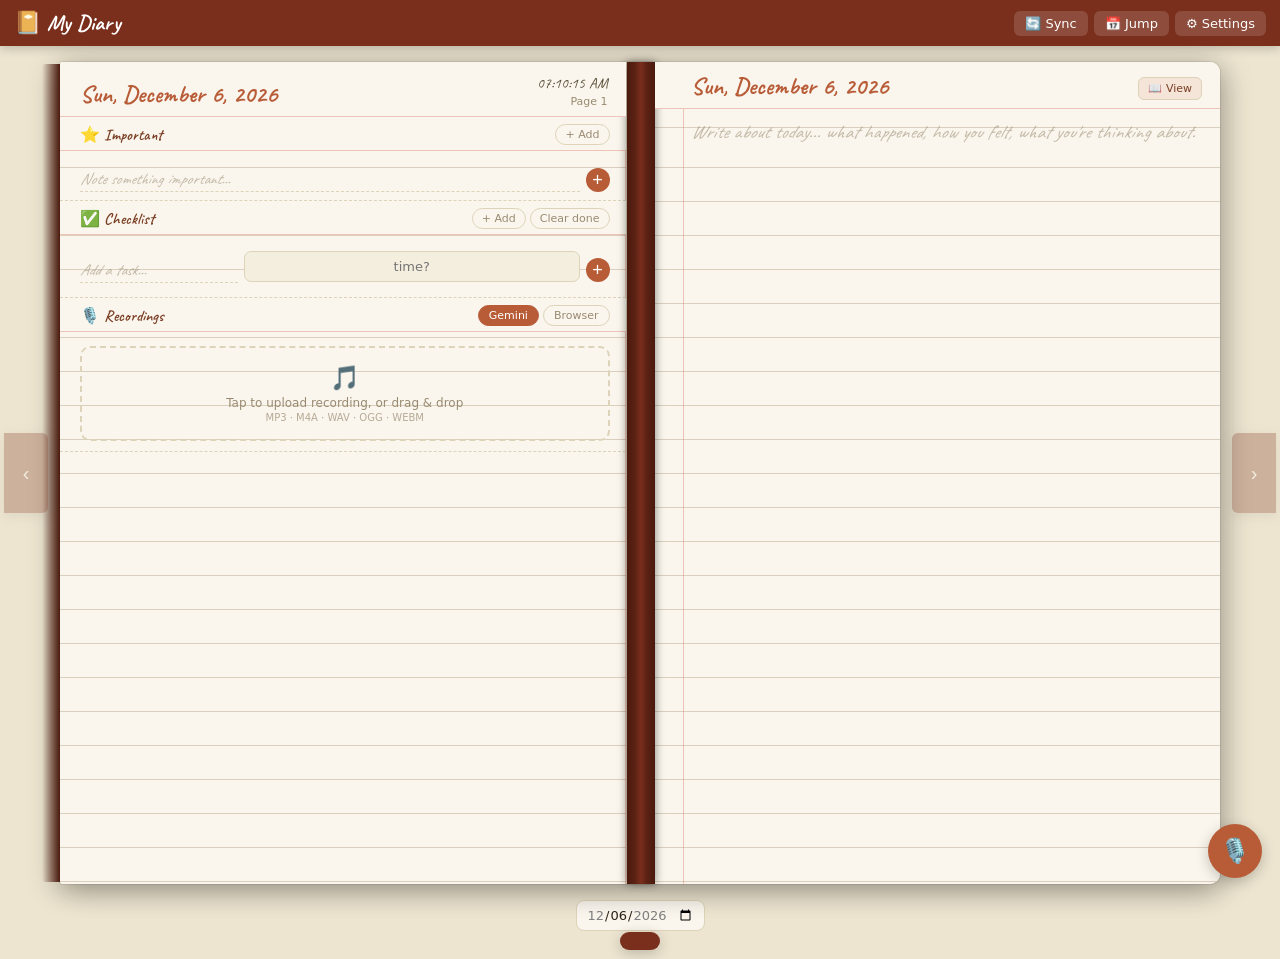
==== index.html @ 3d8d0255 "Update index.html" ====
<!DOCTYPE html>
<html lang="en">
<head>
<meta charset="UTF-8">
<meta name="viewport" content="width=device-width, initial-scale=1.0">
<title>My Diary</title>
<link rel="preconnect" href="https://fonts.googleapis.com">
<link href="https://fonts.googleapis.com/css2?family=Caveat:wght@400;600;700&display=swap" rel="stylesheet">
<script src="https://accounts.google.com/gsi/client" async defer></script>
<style>
@font-face {
  font-family: handwriting;
  src: url(font/hand2.woff2) format("woff2"),
       url(font/hand2.woff) format("woff");
  font-weight: normal;
  font-style: normal;
}

/* ══════════════════════════════════════════
   DESIGN TOKENS
══════════════════════════════════════════ */
:root {
  --paper:        #faf6ed;
  --paper2:       #f4eedf;
  --paper3:       #ede5d0;
  --ink:          #2c2416;
  --ink2:         #5a4e3a;
  --ink3:         #9a8a72;
  --line:         #ddd3b8;
  --accent:       #b85c38;
  --accent2:      #7a3e24;
  --accent-light: #f5e4d8;
  --margin-line:  rgba(220,120,100,0.4);
  --ruled-line:   rgba(180,160,130,0.45);
  --cover:        #7a2e1c;
  --cover2:       #5c2214;
  --spine-bg:     #4a1a0e;
  --shadow:       rgba(0,0,0,0.22);
  --shadow2:      rgba(0,0,0,0.10);
  --font-main:    handwriting, cursive;
  --font-ui:      'Segoe UI', system-ui, sans-serif;
  --line-h:       34px;
  --trans:        0.28s ease;
}
[data-theme="dark"] {
  --paper: #18160f; --paper2: #201d14; --paper3: #252218;
  --ink: #e4dcc8; --ink2: #a89a82; --ink3: #6a6050;
  --line: #2c2920; --accent: #d9724a; --accent2: #b05535;
  --accent-light: #281a12; --margin-line: rgba(180,80,55,0.35);
  --ruled-line: rgba(60,54,40,0.9);
  --cover: #2a0e06; --cover2: #1e0904; --spine-bg: #120502;
  --shadow: rgba(0,0,0,0.6); --shadow2: rgba(0,0,0,0.3);
}
[data-theme="white"] {
  --paper: #ffffff; --paper2: #f6f6f6; --paper3: #eeeeee;
  --ink: #111; --ink2: #444; --ink3: #999;
  --line: #ddd; --accent: #2d6be4; --accent2: #1a4fbb;
  --accent-light: #e8f0fd; --margin-line: rgba(80,130,230,0.35);
  --ruled-line: rgba(200,200,200,0.7);
  --cover: #1a3f9e; --cover2: #0e2d7a; --spine-bg: #091e52;
  --shadow: rgba(0,0,0,0.12); --shadow2: rgba(0,0,0,0.06);
}
[data-theme="forest"] {
  --paper: #f2f5ee; --paper2: #e8ede2; --paper3: #dde4d5;
  --ink: #1c2a18; --ink2: #3e5438; --ink3: #6e8865;
  --line: #ccdac4; --accent: #3d7a38; --accent2: #285024;
  --accent-light: #dceedd; --margin-line: rgba(80,160,75,0.35);
  --ruled-line: rgba(160,195,150,0.5);
  --cover: #1e4a1a; --cover2: #153513; --spine-bg: #0e2410;
  --shadow: rgba(0,0,0,0.15); --shadow2: rgba(0,0,0,0.07);
}

/* ══════════════════════════════════════════
   BASE
══════════════════════════════════════════ */
*, *::before, *::after { box-sizing: border-box; margin: 0; padding: 0; }
html { font-size: 16px; }
body {
  background: var(--paper3);
  min-height: 100vh;
  font-family: var(--font-ui);
  transition: background var(--trans), color var(--trans);
  overflow-x: hidden;
}

/* ══════════════════════════════════════════
   LOADING
══════════════════════════════════════════ */
#loading {
  position: fixed; inset: 0; background: var(--cover);
  display: flex; flex-direction: column; align-items: center; justify-content: center;
  z-index: 9999; gap: 12px; transition: opacity 0.5s ease;
}
#loading .book { font-size: 56px; animation: bob 1.4s ease-in-out infinite; }
#loading p { color: rgba(255,255,255,0.75); font-size: 13px; font-family: var(--font-ui); }
@keyframes bob { 0%,100%{transform:translateY(0)} 50%{transform:translateY(-8px)} }

/* ══════════════════════════════════════════
   TOP BAR
══════════════════════════════════════════ */
#topbar {
  position: fixed; top: 0; left: 0; right: 0; height: 46px;
  background: var(--cover); color: #fff;
  display: flex; align-items: center; justify-content: space-between;
  padding: 0 14px; z-index: 100;
  box-shadow: 0 2px 10px var(--shadow);
}
.tb-title {
  font-family: var(--font-main); font-size: 22px; font-weight: 700;
  cursor: pointer; letter-spacing: 0.3px; user-select: none;
}
.tb-right { display: flex; gap: 6px; align-items: center; }
.tb-btn {
  background: rgba(255,255,255,0.14); border: none; color: #fff;
  padding: 5px 11px; border-radius: 6px; cursor: pointer;
  font-size: 13px; font-family: var(--font-ui); transition: background 0.18s;
  display: flex; align-items: center; gap: 5px; white-space: nowrap;
}
.tb-btn:hover { background: rgba(255,255,255,0.26); }
#drive-chip {
  font-size: 11px; color: rgba(255,255,255,0.7); cursor: pointer;
  display: none;
}

/* ══════════════════════════════════════════
   DESKTOP BOOK LAYOUT
══════════════════════════════════════════ */
#app { padding-top: 46px; min-height: 100vh; }

#book-wrap {
  display: flex;
  align-items: stretch;
  justify-content: center;
  padding: 16px 10px 16px;
  position: relative;
  height: calc(100vh - 46px);
}

.page-arrow {
  position: absolute; top: 50%; transform: translateY(-50%);
  width: 44px; height: 80px;
  background: var(--cover); color: #fff; border: none; cursor: pointer;
  border-radius: 6px; font-size: 20px;
  display: flex; align-items: center; justify-content: center;
  box-shadow: 0 3px 12px var(--shadow);
  transition: all 0.2s; z-index: 10;
}
.page-arrow:hover { background: var(--cover2); transform: translateY(-50%) scale(1.06); }
.page-arrow:disabled { opacity: 0.28; cursor: not-allowed; transform: translateY(-50%); }
#arrow-prev { left: 4px; border-radius: 0 6px 6px 0; }
#arrow-next { right: 4px; border-radius: 6px 0 0 6px; }

#book {
  display: flex;
  width: min(1160px, calc(100vw - 100px));
  height: 100%;
  border-radius: 3px 10px 10px 3px;
  box-shadow:
    -6px 6px 28px var(--shadow),
     6px 6px 28px var(--shadow),
     0 0 0 1px rgba(0,0,0,0.08);
  position: relative;
  transition: transform 0.05s;
}

#book::before {
  content: '';
  position: absolute;
  left: -18px; top: 2px; bottom: 2px; width: 18px;
  background: linear-gradient(to right, rgba(0,0,0,0.0), var(--spine-bg));
  border-radius: 4px 0 0 4px;
  pointer-events: none;
}

#book.flip-next { animation: flipNext 0.42s cubic-bezier(.4,0,.2,1); }
#book.flip-prev { animation: flipPrev 0.42s cubic-bezier(.4,0,.2,1); }
@keyframes flipNext {
  0%   { transform: perspective(1800px) rotateY(0deg); }
  38%  { transform: perspective(1800px) rotateY(-9deg); }
  100% { transform: perspective(1800px) rotateY(0deg); }
}
@keyframes flipPrev {
  0%   { transform: perspective(1800px) rotateY(0deg); }
  38%  { transform: perspective(1800px) rotateY(9deg); }
  100% { transform: perspective(1800px) rotateY(0deg); }
}

#spine {
  width: 28px; flex-shrink: 0;
  background: linear-gradient(to right,
    var(--spine-bg) 0%,
    var(--cover2) 30%,
    var(--cover) 50%,
    var(--cover2) 70%,
    var(--spine-bg) 100%
  );
  position: relative; z-index: 2;
  box-shadow: -2px 0 8px rgba(0,0,0,0.25), 2px 0 8px rgba(0,0,0,0.25);
}

#page-left {
  flex: 1;
  background: var(--paper);
  border-right: 1px solid var(--line);
  border-radius: 3px 0 0 3px;
  display: flex;
  flex-direction: column;
  overflow: hidden;
  position: relative;
}
#page-left::before {
  content: '';
  position: absolute;
  right: 0; top: 0; bottom: 0; width: 1px;
  background: var(--margin-line);
  pointer-events: none; z-index: 1;
}

#page-right {
  flex: 1;
  background: var(--paper);
  border-radius: 0 10px 10px 0;
  display: flex;
  flex-direction: column;
  overflow: hidden;
  position: relative;
}
#right-body {
  flex: 1;
  display: flex;
  flex-direction: column;
  overflow-y: auto;
}
#page-right::before {
  content: '';
  position: absolute;
  left: 28px; top: 0; bottom: 0; width: 1px;
  background: var(--margin-line);
  pointer-events: none; z-index: 1;
}

.ruled-page::after {
  content: '';
  position: absolute; inset: 0;
  pointer-events: none;
  background-image: repeating-linear-gradient(
    to bottom,
    transparent 0px,
    transparent calc(var(--line-h) - 1px),
    var(--ruled-line) calc(var(--line-h) - 1px),
    var(--ruled-line) var(--line-h)
  );
  background-position: 0 72px;
  z-index: 0;
}

.page-hdr {
  padding: 12px 18px 8px 20px;
  border-bottom: 1.5px solid var(--margin-line);
  display: flex; align-items: flex-end; justify-content: space-between;
  position: relative; z-index: 3; flex-shrink: 0;
  background: var(--paper);
}
.page-hdr-date {
  font-family: var(--font-main); font-size: 24px; font-weight: 700;
  color: var(--accent); line-height: 1; cursor: pointer;
  border-bottom: 2px dashed transparent; transition: border-color 0.2s;
  user-select: none;
}
.page-hdr-date:hover { border-bottom-color: var(--accent); }
.page-hdr-right {
  text-align: right; display: flex; flex-direction: column; gap: 2px;
}
.page-hdr-time {
  font-family: var(--font-main); font-size: 15px; color: var(--ink2);
}
.page-hdr-num {
  font-size: 11px; color: var(--ink3); font-family: var(--font-ui);
}
#page-right .page-hdr { padding-left: 36px; }
.diary-view-toggle {
  background: var(--accent-light); border: 1px solid var(--line); color: var(--accent2);
  font-family: var(--font-ui); font-size: 11px; padding: 4px 9px; border-radius: 6px;
  cursor: pointer; flex-shrink: 0; transition: background 0.15s;
}
.diary-view-toggle:hover { background: var(--accent); color: #fff; }
.diary-view-toggle.on { background: var(--accent); color: #fff; }
.diary-formatted {
  font-family: var(--font-main); font-size: 19px; color: var(--ink);
  line-height: var(--line-h); cursor: text; flex: 1;
}
.diary-formatted h1, .diary-formatted h2, .diary-formatted h3 {
  font-family: var(--font-main); color: var(--accent2); margin: 10px 0 4px; line-height: 1.2;
}
.diary-formatted h1 { font-size: 26px; }
.diary-formatted h2 { font-size: 23px; }
.diary-formatted h3 { font-size: 20px; }
.diary-formatted p { margin: 0 0 8px; }
.diary-formatted ul, .diary-formatted ol { margin: 0 0 8px; padding-left: 28px; }
.diary-formatted li { margin-bottom: 2px; }
.diary-formatted strong { color: var(--accent2); }
.diary-formatted em { color: var(--ink2); }
.diary-formatted .diary-empty-note {
  color: var(--ink3); font-style: italic; font-size: 15px; font-family: var(--font-ui);
}

.page-body {
  flex: 1; overflow-y: auto; position: relative; z-index: 2;
  padding-bottom: 24px;
}

/* ══════════════════════════════════════════
   SECTIONS
══════════════════════════════════════════ */
.section { border-bottom: 1px dashed var(--line); }
.sec-hdr {
  position: sticky; top: 0; z-index: 4;
  background: var(--paper);
  display: flex; align-items: center; justify-content: space-between;
  padding: 7px 16px 5px 20px;
  border-bottom: 1px solid var(--margin-line);
}
.sec-title {
  font-family: var(--font-main); font-size: 16px; font-weight: 600;
  color: var(--accent2); display: flex; align-items: center; gap: 5px;
}
.sec-actions { display: flex; gap: 4px; align-items: center; }
.sec-btn {
  background: none; border: 1px solid var(--line); color: var(--ink3);
  padding: 3px 9px; border-radius: 12px; cursor: pointer; font-size: 11px;
  font-family: var(--font-ui); transition: all 0.18s;
}
.sec-btn:hover { background: var(--accent-light); color: var(--accent); border-color: var(--accent); }

/* Important items */
.important-list { padding: 5px 16px 8px 20px; display: flex; flex-direction: column; gap: 2px; }
.imp-item {
  display: flex; align-items: flex-start; gap: 7px;
  padding: 4px 5px; border-radius: 6px; transition: background 0.15s;
  font-family: var(--font-main); font-size: 17px; color: var(--ink); line-height: 1.45;
}
.imp-item:hover { background: var(--accent-light); }
.imp-bullet { color: var(--accent); font-size: 18px; line-height: 1.3; flex-shrink: 0; }
.imp-text { flex: 1; outline: none; background: transparent; border: none; font: inherit; color: inherit; }
.imp-del { opacity: 0; background: none; border: none; color: var(--accent); cursor: pointer; font-size: 15px; padding: 0 2px; transition: opacity 0.18s; align-self: center; }
.imp-item:hover .imp-del { opacity: 0.55; }
.imp-del:hover { opacity: 1 !important; }

/* Checklist items */
.check-list { padding: 5px 16px 8px 20px; display: flex; flex-direction: column; gap: 2px; }
.check-item {
  display: flex; align-items: flex-start; gap: 7px;
  padding: 4px 5px; border-radius: 6px; transition: background 0.15s;
  font-family: var(--font-main); font-size: 17px; color: var(--ink); line-height: 1.45;
}
.check-item:hover { background: var(--accent-light); }
.check-box {
  width: 17px; height: 17px; border: 2px solid var(--accent); border-radius: 3px;
  cursor: pointer; flex-shrink: 0; margin-top: 4px;
  background: transparent; transition: all 0.18s;
  display: flex; align-items: center; justify-content: center;
}
.check-item.done .check-box { background: var(--accent); border-color: var(--accent); }
.check-item.done .check-box::after { content: '✓'; color: #fff; font-size: 11px; font-weight: bold; }
.check-item.done .check-text { text-decoration: line-through; color: var(--ink3); opacity: 0.6; }
.check-text { flex: 1; outline: none; background: transparent; border: none; font: inherit; color: inherit; }
.check-time { font-size: 11px; color: var(--ink3); font-family: var(--font-ui); flex-shrink: 0; padding-top: 5px; }
.carried-tag { font-size: 10px; background: var(--accent-light); color: var(--accent2); padding: 1px 5px; border-radius: 8px; font-family: var(--font-ui); flex-shrink: 0; margin-top: 5px; cursor: default; }
.done-tag { font-size: 10px; background: var(--accent-light); color: var(--ink3); padding: 1px 5px; border-radius: 8px; font-family: var(--font-ui); flex-shrink: 0; margin-top: 5px; cursor: default; opacity: 0.85; }
.check-del { opacity: 0; background: none; border: none; color: var(--accent); cursor: pointer; font-size: 15px; padding: 0 2px; transition: opacity 0.18s; align-self: center; }
.check-item:hover .check-del { opacity: 0.55; }
.check-del:hover { opacity: 1 !important; }

/* Check item inner layout */
.check-main { flex: 1; display: flex; flex-direction: column; min-width: 0; }
.check-text-row { display: flex; align-items: center; gap: 4px; flex-wrap: wrap; }
.check-actions {
  display: flex; gap: 1px; opacity: 0; transition: opacity 0.18s; flex-shrink: 0; margin-left: auto;
}
.check-item:hover .check-actions { opacity: 1; }
.check-action-btn {
  background: none; border: none; cursor: pointer; font-size: 13px;
  padding: 1px 4px; border-radius: 4px; opacity: 0.55; transition: all 0.15s;
  line-height: 1; color: var(--ink2);
}
.check-action-btn:hover { opacity: 1; background: var(--accent-light); }

/* Imp item inner layout */
.imp-main { flex: 1; display: flex; flex-direction: column; min-width: 0; }
.imp-text-row { display: flex; align-items: center; gap: 4px; }
.imp-actions {
  display: flex; gap: 1px; opacity: 0; transition: opacity 0.18s; flex-shrink: 0; margin-left: auto;
}
.imp-item:hover .imp-actions { opacity: 1; }
.imp-item.imp-removed { opacity: 0.65; }
.imp-item.imp-removed .imp-text { text-decoration: line-through; color: var(--ink3); }
.imp-item.imp-removed .imp-bullet { color: var(--ink3); }
.imp-removed-note { font-size: 11px; font-family: var(--font-ui); color: var(--ink3); font-style: italic; margin-top: 2px; }

/* Explanations */
.explanation-wrap { margin-top: 3px; padding-left: 1px; }
.explanation-text {
  font-family: var(--font-ui); font-size: 12px; color: var(--ink3); font-style: italic;
  outline: none; background: transparent; border: none; padding: 2px 5px; border-radius: 4px;
  width: 100%; line-height: 1.5; display: block; min-height: 18px;
  border-left: 2px solid var(--accent-light);
}
.explanation-text:empty::before { content: attr(data-ph); opacity: 0.5; }
.explanation-text:focus { background: var(--paper2); color: var(--ink2); border-left-color: var(--accent); }
.expl-chip {
  display: inline-flex; align-items: center; gap: 3px;
  font-size: 10px; font-family: var(--font-ui);
  color: var(--accent2); background: var(--accent-light);
  border: none; border-radius: 8px; padding: 2px 7px;
  cursor: pointer; margin-top: 3px; transition: all 0.15s;
  user-select: none;
}
.expl-chip:hover { background: var(--accent); color: #fff; }
.expl-chip.open { background: var(--accent); color: #fff; }

/* Subtasks */
.subtask-list {
  margin-top: 5px; margin-left: 2px; display: flex; flex-direction: column; gap: 1px;
  border-left: 2px solid var(--accent-light); padding-left: 8px;
}
.subtask-item {
  display: flex; align-items: center; gap: 5px; padding: 2px 3px; border-radius: 5px;
  transition: background 0.15s; font-family: var(--font-main); font-size: 15px; color: var(--ink);
}
.subtask-item:hover { background: var(--accent-light); }
.subtask-box {
  width: 14px !important; height: 14px !important; border: 1.5px solid var(--accent) !important;
  border-radius: 3px; cursor: pointer; flex-shrink: 0;
  background: transparent; transition: all 0.18s; display: flex; align-items: center; justify-content: center;
}
.subtask-item.done .subtask-box { background: var(--accent) !important; border-color: var(--accent) !important; }
.subtask-item.done .subtask-box::after { content: '✓'; color: #fff; font-size: 9px; font-weight: bold; }
.subtask-item.done .subtask-text { text-decoration: line-through; color: var(--ink3); opacity: 0.6; }
.subtask-text { flex: 1; outline: none; background: transparent; border: none; font: inherit; color: inherit; min-width: 0; }
.subtask-expl {
  font-size: 11px; color: var(--ink3); font-style: italic; font-family: var(--font-ui);
  margin-top: 1px; padding-left: 19px; line-height: 1.4;
}
.subtask-del { opacity: 0; background: none; border: none; color: var(--accent); cursor: pointer; font-size: 13px; padding: 0 2px; transition: opacity 0.18s; }
.subtask-item:hover .subtask-del { opacity: 0.5; }
.subtask-del:hover { opacity: 1 !important; }
.add-subtask-row {
  display: flex; gap: 5px; align-items: center; padding: 3px 0; margin-top: 2px;
}
.add-subtask-input {
  flex: 1; background: transparent; border: none; border-bottom: 1px dashed var(--line);
  outline: none; font-family: var(--font-main); font-size: 14px; color: var(--ink);
  padding: 1px 0; caret-color: var(--accent);
}
.add-subtask-input::placeholder { color: var(--ink3); opacity: 0.55; font-style: italic; }
.add-subtask-input:focus { border-bottom-color: var(--accent); }
.subtask-add-btn {
  width: 20px; height: 20px; border-radius: 50%; background: var(--accent); color: #fff;
  border: none; cursor: pointer; font-size: 14px; line-height: 1;
  display: flex; align-items: center; justify-content: center; flex-shrink: 0; transition: all 0.18s;
}
.subtask-add-btn:hover { background: var(--accent2); }

/* Add-item rows */
.add-row { display: flex; gap: 6px; align-items: center; padding: 3px 16px 8px 20px; }
.add-input {
  flex: 1; background: transparent; border: none; border-bottom: 1px dashed var(--line);
  outline: none; font-family: var(--font-main); font-size: 16px; color: var(--ink);
  padding: 2px 0; caret-color: var(--accent);
}
.add-input::placeholder { color: var(--ink3); opacity: 0.55; font-style: italic; }
.add-input:focus { border-bottom-color: var(--accent); }
.add-time {
  width: 72px; background: transparent; border: none; border-bottom: 1px dashed var(--line);
  outline: none; font-family: var(--font-ui); font-size: 12px; color: var(--ink3);
  padding: 2px 0; text-align: center;
}
.add-time:focus { border-bottom-color: var(--accent); }
.add-btn {
  width: 24px; height: 24px; border-radius: 50%;
  background: var(--accent); color: #fff; border: none; cursor: pointer;
  font-size: 18px; line-height: 1; display: flex; align-items: center; justify-content: center;
  flex-shrink: 0; transition: all 0.18s;
}
.add-btn:hover { background: var(--accent2); transform: scale(1.1); }

/* Diary textarea */
.diary-wrap { padding: 6px 20px 12px 36px; position: relative; z-index: 2; flex: 1; display: flex; flex-direction: column; }
.diary-ta {
  flex: 1; width: 100%; resize: none;
  background: transparent; border: none; outline: none;
  font-family: var(--font-main); font-size: 19px; color: var(--ink);
  line-height: var(--line-h); padding: 0; caret-color: var(--accent);
  transition: color var(--trans);
  min-height: 200px;
}
.diary-ta::placeholder { color: var(--ink3); opacity: 0.55; font-style: italic; }

/* Recordings */
.recordings-wrap { padding: 6px 16px 10px 20px; display: flex; flex-direction: column; gap: 8px; }

.stt-btns { display: flex; gap: 4px; }
.stt-btn {
  padding: 3px 10px; border: 1px solid var(--line); border-radius: 14px;
  cursor: pointer; font-size: 11px; font-family: var(--font-ui);
  background: var(--paper); color: var(--ink3); transition: all 0.18s;
}
.stt-btn.on { background: var(--accent); color: #fff; border-color: var(--accent); }
.stt-btn:not(.on):hover { border-color: var(--accent); color: var(--accent); }

.upload-zone {
  border: 2px dashed var(--line); border-radius: 10px;
  padding: 16px; text-align: center; cursor: pointer;
  transition: all 0.2s; color: var(--ink3); font-size: 12px; font-family: var(--font-ui);
  user-select: none;
}
.upload-zone:hover, .upload-zone.drag-over {
  border-color: var(--accent); background: var(--accent-light); color: var(--accent);
}
.upload-zone .uz-icon { font-size: 24px; display: block; margin-bottom: 4px; }

.stt-prog {
  display: none; align-items: center; gap: 8px;
  background: var(--accent-light); border: 1px solid var(--accent);
  border-radius: 8px; padding: 8px 12px;
  font-family: var(--font-ui); font-size: 12px; color: var(--accent2);
}
.stt-prog.on { display: flex; }
.spinner {
  width: 14px; height: 14px; border: 2px solid var(--accent);
  border-top-color: transparent; border-radius: 50%;
  animation: spin 0.75s linear infinite; flex-shrink: 0;
}
@keyframes spin { to { transform: rotate(360deg); } }

/* Recording card */
.rec-card {
  background: var(--paper2); border: 1px solid var(--line); border-radius: 9px;
  padding: 9px 12px; transition: box-shadow 0.18s;
}
.rec-card:hover { box-shadow: 0 2px 8px var(--shadow2); }
.rec-name-row {
  display: flex; align-items: center; gap: 5px;
  font-family: var(--font-main); font-size: 15px; font-weight: 600;
  color: var(--accent2); margin-bottom: 5px;
}
.rec-name-edit {
  outline: none; background: transparent; border: none; font: inherit; color: inherit;
  flex: 1; min-width: 0;
}
.rec-card-btns { display: flex; align-items: center; gap: 4px; margin-left: auto; flex-shrink: 0; }
/* "🗑 Audio" button, only visible on hover */
.rec-audio-del {
  opacity: 0; background: none; border: 1px solid var(--line);
  color: var(--ink3); padding: 2px 7px; border-radius: 6px; cursor: pointer;
  font-size: 10px; font-family: var(--font-ui); transition: all 0.18s; white-space: nowrap;
}
.rec-card:hover .rec-audio-del { opacity: 1; }
.rec-audio-del:hover { background: #fde8e8; border-color: #c0392b; color: #c0392b; }
/* × delete whole card */
.rec-del {
  opacity: 0; background: none; border: none; cursor: pointer;
  color: var(--ink3); font-size: 18px; line-height: 1; padding: 0 2px; transition: opacity 0.18s;
}
.rec-card:hover .rec-del { opacity: 0.45; }
.rec-del:hover { opacity: 1 !important; color: #c0392b; }
/* Placeholder when audio is removed */
.rec-no-audio {
  font-size: 11px; color: var(--ink3); font-family: var(--font-ui);
  font-style: italic; padding: 5px 2px; margin: 3px 0;
  border: 1px dashed var(--line); border-radius: 6px; text-align: center;
}
.rec-audio { width: 100%; height: 32px; margin: 3px 0; }
.rec-meta {
  font-size: 10px; color: var(--ink3); font-family: var(--font-ui);
  display: flex; gap: 10px; flex-wrap: wrap; margin-top: 3px;
}
/* Transcript toggle row */
.rec-tx-header {
  display: flex; align-items: center; justify-content: space-between;
  margin-top: 7px;
}
.rec-transcript-btn {
  background: none; border: 1px solid var(--line); color: var(--ink3);
  padding: 2px 9px; border-radius: 8px; cursor: pointer;
  font-size: 11px; font-family: var(--font-ui); transition: all 0.18s;
}
.rec-transcript-btn:hover { background: var(--accent-light); color: var(--accent); border-color: var(--accent); }
.rec-tx-words { font-size: 10px; color: var(--ink3); font-family: var(--font-ui); }
/* Transcript area, scrollable, editable, hidden by default */
.rec-transcript {
  background: var(--paper); border-left: 3px solid var(--accent-light);
  padding: 7px 10px; border-radius: 0 6px 6px 0;
  font-family: var(--font-main); font-size: 14px; color: var(--ink2);
  line-height: 1.6; margin-top: 6px;
  display: none;           /* toggled via .open */
  max-height: 200px;       /* scroll for long transcripts */
  overflow-y: auto;
  outline: none; white-space: pre-wrap; word-break: break-word;
}
.rec-transcript.open { display: block; }
.rec-transcript:focus { border-left-color: var(--accent); background: var(--paper); }
.rec-transcript:empty::before {
  content: 'No transcript yet, type one here or upload an audio to generate one…';
  opacity: 0.4; font-style: italic; pointer-events: none;
}

/* ══════════════════════════════════════════
   DESKTOP BOTTOM NAV BAR
══════════════════════════════════════════ */
#desk-subnav {
  display: flex; align-items: center; justify-content: center; gap: 12px;
  padding: 0 0 28px;
}
#date-jump-input {
  background: var(--paper); border: 1px solid var(--line); color: var(--ink);
  padding: 6px 10px; border-radius: 8px; font-size: 13px; cursor: pointer;
  font-family: var(--font-ui);
}
.today-btn {
  background: var(--accent); color: #fff; border: none;
  padding: 7px 18px; border-radius: 18px; cursor: pointer;
  font-size: 13px; font-family: var(--font-ui);
  display: none; align-items: center; gap: 5px;
  box-shadow: 0 2px 8px var(--shadow2); transition: all 0.18s;
}
.today-btn.show { display: flex; }
.today-btn:hover { background: var(--accent2); }

/* ══════════════════════════════════════════
   MOBILE LAYOUT
══════════════════════════════════════════ */
@media (max-width: 768px) {
  #book-wrap { padding: 12px 0 80px; height: auto; }
  #book {
    flex-direction: column;
    width: 100%;
    height: auto;
    min-height: auto;
    border-radius: 0;
    box-shadow: none;
  }
  #book::before { display: none; }
  #spine { display: none; }
  #arrow-prev, #arrow-next { display: none; }

  #page-left, #page-right {
    border-radius: 0; border-right: none; border-left: none; border-bottom: 1px solid var(--line);
  }
  #page-left::before, #page-right::before { display: none; }
  #book { display: flex; flex-direction: column; }
  #page-right { order: 1; }
  #page-left  { order: 2; }

  .page-hdr { padding: 10px 14px 7px; }
  .page-hdr-date { font-size: 20px; }
  #page-right::before { display: none; }
  .diary-wrap { padding: 6px 14px 12px 14px; }
  .diary-ta { font-size: 17px; }
  .sec-hdr { padding: 6px 14px 4px; }
  .important-list, .check-list { padding: 4px 14px 8px; }
  .imp-item, .check-item { font-size: 16px; }
  .add-row { padding: 2px 14px 8px; }
  .recordings-wrap { padding: 6px 14px 10px; }
  /* On mobile, always show the audio delete button */
  .rec-audio-del { opacity: 0.7; }
  .rec-del { opacity: 0.4; }

  #desk-subnav { display: none; }
  #mobile-nav {
    display: flex;
    position: fixed; bottom: 0; left: 0; right: 0;
    background: var(--cover);
    padding: 10px 12px calc(10px + env(safe-area-inset-bottom));
    gap: 8px; align-items: center; z-index: 50;
    box-shadow: 0 -2px 12px var(--shadow);
  }
  .mob-nav-btn {
    background: rgba(255,255,255,0.15); color: #fff; border: none;
    padding: 8px 0; border-radius: 8px; cursor: pointer;
    font-size: 13px; font-family: var(--font-ui); flex: 1; text-align: center;
    transition: background 0.18s;
  }
  .mob-nav-btn:disabled { opacity: 0.28; cursor: not-allowed; }
  .mob-nav-btn:not(:disabled):hover { background: rgba(255,255,255,0.26); }
  .mob-today { background: rgba(255,255,255,0.28) !important; font-weight: 600; }
  #mob-date-input {
    background: rgba(255,255,255,0.15); border: none; color: #fff;
    padding: 7px 6px; border-radius: 8px; font-size: 12px;
    font-family: var(--font-ui); flex: 1.2; text-align: center;
    -webkit-appearance: none; cursor: pointer;
  }
  #mob-date-input::-webkit-calendar-picker-indicator { filter: invert(1); opacity: 0.7; }
}

@media (min-width: 769px) {
  #mobile-nav { display: none !important; }
  #desk-subnav { display: flex; }
}

/* ══════════════════════════════════════════
   MODALS
══════════════════════════════════════════ */
.modal-back {
  position: fixed; inset: 0; background: rgba(0,0,0,0.48);
  z-index: 200; display: none; align-items: center; justify-content: center; padding: 16px;
}
.modal-back.open { display: flex; }
.modal {
  background: var(--paper); border-radius: 14px; padding: 22px;
  width: 100%; max-width: 520px; max-height: 88vh; overflow-y: auto;
  box-shadow: 0 10px 40px rgba(0,0,0,0.35); position: relative;
}
.modal h2 {
  font-family: var(--font-main); font-size: 22px; color: var(--accent);
  margin-bottom: 18px; display: flex; align-items: center; gap: 7px;
}
.modal-x {
  position: absolute; top: 14px; right: 14px;
  background: none; border: none; font-size: 22px; cursor: pointer;
  color: var(--ink3); line-height: 1; transition: color 0.18s;
}
.modal-x:hover { color: var(--ink); }
.set-sec {
  margin-bottom: 18px; padding-bottom: 18px; border-bottom: 1px dashed var(--line);
}
.set-sec:last-child { border-bottom: none; margin-bottom: 0; }
.set-sec h3 {
  font-family: var(--font-main); font-size: 16px; color: var(--accent2);
  margin-bottom: 10px; display: flex; align-items: center; gap: 5px;
}
label { display: block; font-size: 11px; color: var(--ink3); margin-bottom: 3px; font-family: var(--font-ui); }
input[type="text"], input[type="password"], select {
  width: 100%; padding: 7px 10px; border: 1px solid var(--line);
  border-radius: 7px; font-size: 13px; font-family: var(--font-ui);
  background: var(--paper2); color: var(--ink); transition: border 0.18s; margin-bottom: 7px;
}
input:focus, select:focus { outline: none; border-color: var(--accent); }
.btn {
  padding: 7px 15px; border-radius: 7px; cursor: pointer; font-size: 13px;
  font-family: var(--font-ui); border: 1px solid var(--line);
  background: var(--paper); color: var(--ink); transition: all 0.18s;
  display: inline-flex; align-items: center; gap: 4px;
}
.btn:hover { background: var(--accent-light); border-color: var(--accent); color: var(--accent); }
.btn-primary { background: var(--accent); color: #fff; border-color: var(--accent); }
.btn-primary:hover { background: var(--accent2); border-color: var(--accent2); color: #fff; }
.btn-danger { color: #c0392b; border-color: #c0392b; }
.btn-danger:hover { background: #fde8e8; }
.btn-row { display: flex; gap: 6px; flex-wrap: wrap; align-items: center; }

/* API key list */
.key-item {
  display: flex; align-items: center; gap: 6px;
  background: var(--paper2); border: 1px solid var(--line);
  border-radius: 8px; padding: 7px 10px; margin-bottom: 5px;
}
.key-lbl { font-weight: 600; font-size: 12px; color: var(--ink); flex-shrink: 0; font-family: var(--font-ui); }
.key-val { flex: 1; font-family: monospace; font-size: 11px; color: var(--ink3); overflow: hidden; text-overflow: ellipsis; white-space: nowrap; }
.key-active-chip { font-size: 10px; background: var(--accent-light); color: var(--accent2); padding: 2px 6px; border-radius: 7px; flex-shrink: 0; font-family: var(--font-ui); }

/* Theme grid */
.theme-grid { display: grid; grid-template-columns: 1fr 1fr; gap: 8px; }
.theme-card {
  border: 2px solid var(--line); border-radius: 9px; padding: 10px;
  cursor: pointer; transition: all 0.18s; text-align: center;
  font-size: 12px; font-family: var(--font-ui);
}
.theme-card:hover { border-color: var(--accent); transform: scale(1.02); }
.theme-card.on { border-color: var(--accent); box-shadow: 0 0 0 2px var(--accent-light); }
.theme-preview {
  height: 34px; border-radius: 6px; margin-bottom: 6px;
  display: flex; align-items: center; justify-content: center; font-size: 18px;
}
.theme-name { font-weight: 600; font-size: 13px; }
.theme-sub { color: var(--ink3); font-size: 11px; }

/* Font list */
.font-item {
  display: flex; align-items: center; gap: 7px;
  background: var(--paper2); border: 1px solid var(--line);
  border-radius: 8px; padding: 7px 10px; margin-bottom: 5px;
}
.font-name-lbl { flex-shrink: 0; font-size: 12px; color: var(--ink); font-family: var(--font-ui); min-width: 110px; }
.font-preview-txt { flex: 1; font-size: 15px; color: var(--ink2); overflow: hidden; text-overflow: ellipsis; white-space: nowrap; }
.font-use-btn {
  font-size: 11px; border: 1px solid var(--line); border-radius: 6px;
  padding: 2px 8px; font-family: var(--font-ui); background: var(--paper);
  color: var(--ink3); cursor: pointer; transition: all 0.18s; flex-shrink: 0;
}
.font-use-btn:hover, .font-use-btn.on { background: var(--accent-light); color: var(--accent); border-color: var(--accent); }

/* SFX items */
.sfx-item {
  display: flex; align-items: center; gap: 8px;
  background: var(--paper2); border: 1px solid var(--line);
  border-radius: 8px; padding: 7px 10px; margin-bottom: 5px;
}
.sfx-lbl { flex-shrink: 0; font-size: 12px; color: var(--ink); font-family: var(--font-ui); min-width: 90px; }
.sfx-fname { flex: 1; font-size: 11px; color: var(--ink3); font-family: var(--font-ui); overflow: hidden; text-overflow: ellipsis; white-space: nowrap; }
.sfx-upload-btn { font-size: 11px; border: 1px solid var(--line); border-radius: 6px; padding: 2px 8px; font-family: var(--font-ui); background: var(--paper); color: var(--ink3); cursor: pointer; transition: all 0.18s; }
.sfx-upload-btn:hover { background: var(--accent-light); color: var(--accent); border-color: var(--accent); }
.sfx-test { background: none; border: none; cursor: pointer; color: var(--ink3); font-size: 14px; transition: color 0.18s; }
.sfx-test:hover { color: var(--accent); }

/* Drive status */
.drive-row {
  display: flex; align-items: center; gap: 8px;
  padding: 8px 12px; border-radius: 8px; font-size: 12px;
  font-family: var(--font-ui); margin-bottom: 9px;
}
.drive-row.off { background: var(--paper2); color: var(--ink3); border: 1px solid var(--line); }
.drive-row.on  { background: #e8f7ef; color: #1a7a4a; }
.dot { width: 7px; height: 7px; border-radius: 50%; flex-shrink: 0; }
.dot.green { background: #27ae60; animation: blink 2s ease infinite; }
.dot.gray  { background: #bbb; }
@keyframes blink { 0%,100%{opacity:1} 50%{opacity:0.35} }

/* Calendar */
.cal-wrap { margin-top: 10px; }
.cal-nav { display: flex; align-items: center; justify-content: space-between; margin-bottom: 8px; }
.cal-nav span { font-family: var(--font-main); font-size: 18px; color: var(--accent); font-weight: 600; }
.cal-nav button { background: none; border: 1px solid var(--line); border-radius: 7px; padding: 4px 11px; cursor: pointer; font-size: 16px; color: var(--ink); transition: all 0.18s; }
.cal-nav button:hover { background: var(--accent-light); }
.cal-wdays { display: grid; grid-template-columns: repeat(7,1fr); gap: 2px; margin-bottom: 3px; }
.cal-wdays span { text-align: center; font-size: 11px; color: var(--ink3); font-family: var(--font-ui); }
.cal-grid { display: grid; grid-template-columns: repeat(7,1fr); gap: 3px; }
.cal-day {
  aspect-ratio: 1; display: flex; align-items: center; justify-content: center;
  border-radius: 6px; cursor: pointer; font-size: 12px; font-family: var(--font-ui);
  color: var(--ink); transition: all 0.14s;
}
.cal-day:hover { background: var(--accent-light); color: var(--accent); }
.cal-day.has { background: var(--accent-light); color: var(--accent); font-weight: 600; }
.cal-day.today { border: 2px solid var(--accent); }
.cal-day.sel { background: var(--accent); color: #fff; }
.cal-day.empty { cursor: default; pointer-events: none; }
.cal-day.future { opacity: 0.25; pointer-events: none; }
.cal-day.locked { opacity: 0.25; pointer-events: none; }

/* Range slider */
.range-row { display: flex; align-items: center; gap: 10px; }
.range-row input[type=range] { flex: 1; }
.range-val { font-size: 12px; color: var(--ink3); font-family: var(--font-ui); min-width: 36px; }

/* Toast */
#toast {
  position: fixed; bottom: 20px; left: 50%; transform: translateX(-50%) translateY(70px);
  background: var(--cover); color: #fff; padding: 9px 20px; border-radius: 18px;
  font-size: 13px; font-family: var(--font-ui); z-index: 999;
  transition: transform 0.28s ease; white-space: nowrap;
  box-shadow: 0 3px 14px var(--shadow); pointer-events: none;
}
#toast.show { transform: translateX(-50%) translateY(0); }
@media (max-width: 768px) {
  #toast { bottom: 80px; }
}

/* Floating Audio Inbox button */
#inbox-fab {
  position: fixed; right: 18px; bottom: 22px; z-index: 200;
  background: var(--accent); color: #fff; border: none;
  width: 54px; height: 54px; border-radius: 50%;
  display: flex; align-items: center; justify-content: center;
  font-size: 24px; cursor: pointer; text-decoration: none;
  box-shadow: 0 4px 14px var(--shadow); transition: transform 0.18s, background 0.18s;
}
#inbox-fab:hover { transform: scale(1.08); background: var(--accent2); }
@media (max-width: 768px) {
  #inbox-fab { right: 14px; bottom: 84px; width: 48px; height: 48px; font-size: 21px; }
}


/* Scrollbars */
::-webkit-scrollbar { width: 4px; }
::-webkit-scrollbar-track { background: transparent; }
::-webkit-scrollbar-thumb { background: var(--line); border-radius: 8px; }
</style>
</head>
<body>

<!-- Loading -->
<div id="loading">
  <div class="book">📔</div>
  <p>Opening your diary...</p>
</div>

<!-- Top bar -->
<div id="topbar">
  <div class="tb-title" onclick="goToToday()">📔 My Diary</div>
  <div class="tb-right">
    <span id="drive-chip"></span>
    <button class="tb-btn" onclick="syncNow({allowPrompt:true})">🔄 Sync</button>
    <button class="tb-btn" onclick="openModal('cal-modal')">📅 Jump</button>
    <button class="tb-btn" onclick="openModal('set-modal')">⚙️ Settings</button>
  </div>
</div>

<a id="inbox-fab" href="inbox.html" title="Audio Inbox, upload &amp; assign recordings">🎙️</a>

<div id="app">
  <div id="book-wrap">

    <!-- Left arrow -->
    <button class="page-arrow" id="arrow-prev" onclick="navPage(-1)">‹</button>

    <!-- THE OPEN BOOK -->
    <div id="book">

      <!-- LEFT PAGE: Important + Checklist + Recordings -->
      <div id="page-left" class="ruled-page">
        <div class="page-hdr" id="left-hdr">
          <div class="page-hdr-date" onclick="openModal('cal-modal')" id="hdr-date-l">...</div>
          <div class="page-hdr-right">
            <span class="page-hdr-time" id="hdr-time">--:--</span>
            <span class="page-hdr-num" id="hdr-page-num">Page 1</span>
          </div>
        </div>
        <div class="page-body" id="left-body">

          <!-- Important -->
          <div class="section" id="sec-imp">
            <div class="sec-hdr">
              <div class="sec-title">⭐ Important</div>
              <div class="sec-actions">
                <button class="sec-btn" onclick="focusAddImp()">+ Add</button>
              </div>
            </div>
            <div class="important-list" id="imp-list"></div>
            <div class="add-row">
              <input class="add-input" id="imp-input" placeholder="Note something important..."
                onkeydown="if(event.key==='Enter'){addImp();event.preventDefault()}">
              <button class="add-btn" onclick="addImp()">+</button>
            </div>
          </div>

          <!-- Checklist -->
          <div class="section" id="sec-check">
            <div class="sec-hdr">
              <div class="sec-title">✅ Checklist</div>
              <div class="sec-actions">
                <button class="sec-btn" onclick="focusAddCheck()">+ Add</button>
                <button class="sec-btn" onclick="clearDone()">Clear done</button>
              </div>
            </div>
            <div class="check-list" id="check-list"></div>
            <div class="add-row">
              <input class="add-input" id="check-input" placeholder="Add a task..."
                onkeydown="if(event.key==='Enter'){addCheck();event.preventDefault()}">
              <input class="add-time" id="check-time" type="text" placeholder="time?">
              <button class="add-btn" onclick="addCheck()">+</button>
            </div>
          </div>

          <!-- Recordings -->
          <div class="section" id="sec-rec">
            <div class="sec-hdr">
              <div class="sec-title">🎙️ Recordings</div>
              <div class="sec-actions">
                <div class="stt-btns">
                  <button class="stt-btn on" data-m="gemini" onclick="setStt('gemini')">Gemini</button>
                  <button class="stt-btn"    data-m="browser" onclick="setStt('browser')">Browser</button>
                </div>
              </div>
            </div>
            <div class="recordings-wrap" id="rec-wrap">
              <div class="stt-prog" id="stt-prog">
                <div class="spinner"></div>
                <span id="stt-status">Processing...</span>
              </div>
              <div id="rec-list"></div>
              <div class="upload-zone" id="upload-zone"
                onclick="document.getElementById('audio-in').click()"
                ondragover="dragOver(event)"
                ondragleave="dragLeave(event)"
                ondrop="dropAudio(event)">
                <span class="uz-icon">🎵</span>
                Tap to upload recording, or drag &amp; drop<br>
                <span style="font-size:10px;opacity:0.7;margin-top:2px;display:block">MP3 · M4A · WAV · OGG · WEBM</span>
              </div>
              <input type="file" id="audio-in" accept="audio/*" style="display:none" onchange="uploadAudio(this)">
            </div>
          </div>

        </div>
      </div>

      <!-- Spine -->
      <div id="spine"></div>

      <!-- RIGHT PAGE: Diary / Today -->
      <div id="page-right" class="ruled-page">
        <div class="page-hdr">
          <div class="page-hdr-date" id="hdr-date-r" onclick="openModal('cal-modal')">How was your day?</div>
          <button class="diary-view-toggle" id="diary-view-toggle" onclick="toggleDiaryView()" title="Toggle formatted view">📖 View</button>
        </div>
        <div class="page-body" id="right-body" style="display:flex;flex-direction:column;">
          <div class="diary-wrap" style="flex:1;display:flex;flex-direction:column;">
            <textarea class="diary-ta" id="diary-ta"
              placeholder="Write about today... what happened, how you felt, what you're thinking about."
              oninput="saveDiary()"></textarea>
            <div class="diary-formatted" id="diary-formatted" style="display:none" onclick="toggleDiaryView()"></div>
          </div>
        </div>
      </div>

    </div><!-- /book -->

    <!-- Right arrow -->
    <button class="page-arrow" id="arrow-next" onclick="navPage(1)">›</button>

  </div><!-- /book-wrap -->

  <!-- Desktop sub-nav -->
  <div id="desk-subnav">
    <button class="today-btn" id="today-btn-desk" onclick="goToToday()">📖 Go to Today</button>
    <input type="date" id="date-jump-input" onchange="jumpDate(this.value)">
  </div>

  <!-- Mobile sticky nav -->
  <div id="mobile-nav">
    <button class="mob-nav-btn" id="mob-prev" onclick="navPage(-1)">‹ Prev</button>
    <input type="date" id="mob-date-input" onchange="jumpDate(this.value)">
    <button class="mob-nav-btn mob-today" id="mob-today" onclick="goToToday()" style="display:none">Today</button>
    <button class="mob-nav-btn" id="mob-next" onclick="navPage(1)">Next ›</button>
  </div>

</div><!-- /app -->

<!-- Calendar Modal -->
<div class="modal-back" id="cal-modal">
  <div class="modal" style="max-width:320px">
    <button class="modal-x" onclick="closeModal('cal-modal')">×</button>
    <h2>📅 Jump to Date</h2>
    <div class="cal-wrap">
      <div class="cal-nav">
        <button onclick="calMov(-1)">‹</button>
        <span id="cal-lbl"></span>
        <button onclick="calMov(1)">›</button>
      </div>
      <div class="cal-wdays">
        <span>Su</span><span>Mo</span><span>Tu</span><span>We</span><span>Th</span><span>Fr</span><span>Sa</span>
      </div>
      <div class="cal-grid" id="cal-grid"></div>
    </div>
  </div>
</div>

<!-- Settings Modal -->
<div class="modal-back" id="set-modal">
  <div class="modal">
    <button class="modal-x" onclick="closeModal('set-modal')">×</button>
    <h2>⚙️ Settings</h2>

    <div class="set-sec">
      <h3>🔑 API Keys (Gemini)</h3>
      <div id="keys-list"></div>
      <div style="display:flex;gap:6px;margin-bottom:6px">
        <input type="text" id="new-key-lbl" placeholder="Label (Main, Backup…)" style="margin:0;flex:0 0 130px">
        <input type="password" id="new-key-val" placeholder="AIza…" style="margin:0;flex:1">
      </div>
      <button class="btn btn-primary" onclick="addKey()">+ Add Key</button>
    </div>

    <div class="set-sec">
      <h3>☁️ Google Drive</h3>
      <div id="drive-status"></div>
      <input type="text" id="drive-client-id" placeholder="Google OAuth Client ID (xxxx.apps.googleusercontent.com)" style="margin-bottom:6px">
      <div class="btn-row">
        <button class="btn btn-primary" id="drive-con-btn" onclick="connectDrive()">Connect Drive</button>
        <button class="btn" id="drive-sync-btn" onclick="syncNow()" style="display:none">Sync Now</button>
        <button class="btn" id="drive-restore-btn" onclick="restoreFromDrive()" style="display:none">Restore Latest</button>
        <button class="btn" id="drive-folder-btn" onclick="openDriveFolder()" style="display:none">View Backup File</button>
        <button class="btn btn-danger" id="drive-dis-btn" onclick="disconnectDrive()" style="display:none">Disconnect</button>
      </div>
      <p style="font-size:11px;color:var(--ink3);font-family:var(--font-ui);margin-top:7px">Works offline, saves locally, backs up to a "My Diary" folder on Drive in the background while connected.</p>
    </div>

    <div class="set-sec">
      <h3>🎨 Theme</h3>
      <div class="theme-grid">
        <div class="theme-card on" data-t="default" onclick="setTheme('default')">
          <div class="theme-preview" style="background:#faf6ed;border:1px solid #ddd3b8">📜</div>
          <div class="theme-name">Cream</div><div class="theme-sub">Classic notebook</div>
        </div>
        <div class="theme-card" data-t="dark" onclick="setTheme('dark')">
          <div class="theme-preview" style="background:#18160f;color:#e4dcc8;border:1px solid #2c2920">🌙</div>
          <div class="theme-name">Dark</div><div class="theme-sub">Night writing</div>
        </div>
        <div class="theme-card" data-t="white" onclick="setTheme('white')">
          <div class="theme-preview" style="background:#fff;border:1px solid #ddd">☁️</div>
          <div class="theme-name">Clean White</div><div class="theme-sub">Minimal</div>
        </div>
        <div class="theme-card" data-t="forest" onclick="setTheme('forest')">
          <div class="theme-preview" style="background:#f2f5ee;border:1px solid #ccdac4">🌿</div>
          <div class="theme-name">Forest</div><div class="theme-sub">Earthy surprise</div>
        </div>
      </div>
    </div>

    <div class="set-sec">
      <h3>✍️ Fonts</h3>
      <div id="fonts-list"></div>
      <div style="background:var(--paper2);border-radius:9px;padding:11px;margin-top:8px">
        <label>Font name</label>
        <input type="text" id="new-font-name" placeholder="e.g. My Handwriting">
        <label>Font file (.ttf .otf .woff .woff2)</label>
        <input type="file" id="font-file-in" accept=".ttf,.otf,.woff,.woff2" onchange="readFontFile(this)"
          style="border:none;padding:0;background:transparent;color:var(--ink3);font-size:12px;margin-bottom:8px">
        <button class="btn btn-primary" onclick="addFont()">+ Add Font</button>
      </div>
    </div>

    <div class="set-sec">
      <h3>🔊 Sound Effects</h3>
      <div id="sfx-items">
        <div class="sfx-item">
          <span class="sfx-lbl">Page flip</span>
          <span class="sfx-fname" id="sfx-flip-name">None</span>
          <button class="sfx-upload-btn" onclick="document.getElementById('sfx-flip-in').click()">Upload</button>
          <input type="file" id="sfx-flip-in" accept="audio/*" style="display:none" onchange="loadSfx('flip',this)">
          <button class="sfx-test" onclick="testSfx('flip')">▶</button>
        </div>
        <div class="sfx-item">
          <span class="sfx-lbl">Writing</span>
          <span class="sfx-fname" id="sfx-write-name">None</span>
          <button class="sfx-upload-btn" onclick="document.getElementById('sfx-write-in').click()">Upload</button>
          <input type="file" id="sfx-write-in" accept="audio/*" style="display:none" onchange="loadSfx('write',this)">
          <button class="sfx-test" onclick="testSfx('write')">▶</button>
        </div>
        <div class="sfx-item">
          <span class="sfx-lbl">Check off</span>
          <span class="sfx-fname" id="sfx-check-name">None</span>
          <button class="sfx-upload-btn" onclick="document.getElementById('sfx-check-in').click()">Upload</button>
          <input type="file" id="sfx-check-in" accept="audio/*" style="display:none" onchange="loadSfx('check',this)">
          <button class="sfx-test" onclick="testSfx('check')">▶</button>
        </div>
      </div>
    </div>

    <div class="set-sec">
      <h3>📐 Line Spacing</h3>
      <div class="range-row">
        <input type="range" min="28" max="50" value="34" id="lh-slider" oninput="setLH(this.value)">
        <span class="range-val" id="lh-val">34px</span>
      </div>
    </div>

    <div class="set-sec">
      <h3>💾 Data</h3>
      <div class="btn-row">
        <button class="btn" onclick="exportAll()">⬇ Export</button>
        <button class="btn" onclick="document.getElementById('import-in').click()">⬆ Import</button>
        <input type="file" id="import-in" accept=".json" style="display:none" onchange="importAll(this)">
        <button class="btn btn-danger" onclick="confirmClear()">🗑 Clear All</button>
      </div>
    </div>

  </div>
</div>

<!-- Toast -->
<div id="toast"></div>

<script>
// ════════════════════════════════════════════════════════
//  DIARY APP, JavaScript
// ════════════════════════════════════════════════════════

const STORE = 'diary_v2';
let S = {
  pages: {},
  archivedKeys: [],
  global: { important: [] },
  cfg: {
    theme: 'default', font: "'Caveat',cursive", lh: 34,
    stt: 'gemini', keys: [], drive: {on:false}, sfx: {},
    fonts: [], customBg: null
  }
};
let curDate   = phToday();
let calView   = new Date();
let sfxBufs   = {};
let fontData  = null;
let saveTimer = null;
let driveSyncTimer = null;
let tokenClient = null;
let tokenResolve = null, tokenReject = null;
let driveToken = { access_token: null, expiresAt: 0 };
const IS_HTTPS = location.protocol === 'https:';
const DRIVE_SCOPE = IS_HTTPS
  ? 'https://www.googleapis.com/auth/drive'
  : 'https://www.googleapis.com/auth/drive.file';
const DRIVE_FILENAME = 'my-diary-backup.json';
const DRIVE_FOLDER_NAME = 'My Diary';
const MY_CLIENT_ID = '286185271299-tdgpi0h9gtdbh3h6b2bm180ngmlr7ihp.apps.googleusercontent.com';

// ── Helpers ───────────────────────────────────────────────
function phToday() {
  const d = new Date();
  const y = d.getFullYear();
  const m = String(d.getMonth()+1).padStart(2,'0');
  const day = String(d.getDate()).padStart(2,'0');
  return `${y}-${m}-${day}`;
}
function phNow() { return new Date(); }
function uid() { return Math.random().toString(36).slice(2,9); }
function esc(s) {
  return (s||'').replace(/&/g,'&amp;').replace(/</g,'&lt;').replace(/>/g,'&gt;').replace(/"/g,'&quot;');
}
function toast(msg, ms=2600) {
  const t = document.getElementById('toast');
  t.textContent = msg; t.classList.add('show');
  setTimeout(() => t.classList.remove('show'), ms);
}
function fmtDate(s) {
  const [y,m,d] = s.split('-').map(Number);
  return new Date(y,m-1,d).toLocaleDateString('en-PH',{weekday:'short',month:'long',day:'numeric',year:'numeric'});
}
function fmtTime(dt) {
  return dt.toLocaleTimeString('en-PH',{hour:'2-digit',minute:'2-digit',second:'2-digit',hour12:true});
}
function relDateLabel(s) {
  const [y,m,d] = s.split('-').map(Number);
  const then = new Date(y,m-1,d);
  const t = new Date(); const today = new Date(t.getFullYear(),t.getMonth(),t.getDate());
  const days = Math.round((today - then) / 86400000);
  if (days === 0) return 'Today';
  if (days === 1) return 'Yesterday';
  if (days > 1 && days < 7) return `${days} days ago`;
  if (days >= 7 && days < 14) return 'A week ago';
  if (days >= 14 && days < 30) return `${Math.floor(days/7)} weeks ago`;
  if (days >= 30 && days < 60) return 'A month ago';
  if (days >= 60) return `${Math.floor(days/30)} months ago`;
  if (days < 0) return fmtDate(s);
  return fmtDate(s);
}
function relDateTimeLabel(iso) {
  const dt = new Date(iso);
  const dateStr = `${dt.getFullYear()}-${String(dt.getMonth()+1).padStart(2,'0')}-${String(dt.getDate()).padStart(2,'0')}`;
  return relDateLabel(dateStr);
}

// ════════════════════════════════════════════════════════
//  STORAGE
// ════════════════════════════════════════════════════════
const MAX_LOCAL_PAGES = 5;
const BLOB_PREFIX = 'diary_blob_';

function blobKey(id) { return BLOB_PREFIX + id; }

function saveBlob(id, data) {
  if (!data) return true;
  try { localStorage.setItem(blobKey(id), data); return true; } catch(e) {
    console.warn('Could not save blob', id, '— storage full?');
    return false;
  }
}
function loadBlob(id) {
  try { return localStorage.getItem(blobKey(id)); } catch(e) { return null; }
}
function deleteBlob(id) {
  try { localStorage.removeItem(blobKey(id)); } catch(e) {}
}

// Returns { stripped, failedCount }
function stripAndSaveBlobs(pages) {
  const stripped = {};
  let failedCount = 0;
  for (const [date, pg] of Object.entries(pages)) {
    stripped[date] = {
      ...pg,
      recs: (pg.recs || []).map(r => {
        if (r.data && !saveBlob(r.id, r.data)) failedCount++;
        return { ...r, data: null };
      })
    };
  }
  return { stripped, failedCount };
}

function reattachBlobs(pages) {
  for (const pg of Object.values(pages)) {
    for (const r of (pg.recs || [])) {
      if (!r.data) r.data = loadBlob(r.id) || null;
    }
  }
}

function stripAndSaveCfgBlobs(cfg) {
  const c = { ...cfg };
  c.fonts = (cfg.fonts || []).map(f => {
    if (f.data) saveBlob('font_' + f.id, f.data);
    return { ...f, data: null };
  });
  c.sfx = {};
  for (const [type, data] of Object.entries(cfg.sfx || {})) {
    if (data) saveBlob('sfx_' + type, data);
    c.sfx[type] = null;
  }
  return c;
}

function reattachCfgBlobs(cfg) {
  cfg.fonts = (cfg.fonts || []).map(f => ({ ...f, data: loadBlob('font_' + f.id) || f.data || null }));
  const sfx = {};
  for (const type of ['flip', 'write', 'check']) {
    sfx[type] = loadBlob('sfx_' + type) || cfg.sfx?.[type] || null;
  }
  cfg.sfx = sfx;
}

function getRecentPageKeys() {
  const today = phToday();
  const all = Object.keys(S.pages).sort().reverse();
  const keep = new Set();
  keep.add(today);
  for (const k of all) { if (keep.size >= MAX_LOCAL_PAGES) break; keep.add(k); }
  return keep;
}

function persistLocal() {
  try {
    const keepKeys = getRecentPageKeys();
    const localPages = {};
    for (const k of keepKeys) { if (S.pages[k]) localPages[k] = S.pages[k]; }

    // ── FIX: destructure { stripped }, don't store the wrapper object as pages ──
    const { stripped: strippedPages } = stripAndSaveBlobs(localPages);
    const strippedCfg = stripAndSaveCfgBlobs(S.cfg);

    const payload = { pages: strippedPages, cfg: strippedCfg, archivedKeys: S.archivedKeys || [], global: S.global || { important: [] } };
    localStorage.setItem(STORE, JSON.stringify(payload));
  } catch(e) {
    console.error('persistLocal failed:', e);
  }
}

function save() {
  persistLocal();
  queueDriveSync();
}

function load() {
  try {
    const raw = localStorage.getItem(STORE);
    if (!raw) return;
    const p = JSON.parse(raw);
    S.pages = p.pages || {};
    // Remove any stale non-date keys (e.g. "stripped", "failedCount") left by the old bug
    for (const k of Object.keys(S.pages)) {
      if (!/^\d{4}-\d{2}-\d{2}$/.test(k)) delete S.pages[k];
    }
    S.archivedKeys = p.archivedKeys || [];
    S.global = p.global || { important: [] };
    if (!Array.isArray(S.global.important)) S.global.important = [];
    // One-time migration: pull any legacy per-page `imp` items into the global list
    let migrated = false;
    for (const [date, pg] of Object.entries(S.pages)) {
      if (Array.isArray(pg.imp) && pg.imp.length) {
        for (const old of pg.imp) {
          S.global.important.push({
            id: old.id || uid(),
            text: old.text,
            addedOn: date,
            removedOn: null,
            explanation: old.explanation || null,
            at: old.at || new Date().toISOString()
          });
        }
        pg.imp = [];
        migrated = true;
      }
    }
    if (migrated) console.log('[Migration] Moved legacy per-page Important items into global list');
    if (p.cfg) S.cfg = { ...S.cfg, ...p.cfg, drive: {...S.cfg.drive,...(p.cfg.drive||{})}, sfx: {...(p.cfg.sfx||{})} };
    reattachBlobs(S.pages);
    reattachCfgBlobs(S.cfg);
  } catch(e) {}
}

async function loadPageFromDrive(dateStr) {
  if (S.pages[dateStr]) return S.pages[dateStr];
  if (!S.cfg.drive?.on) return null;
  try {
    const fileId = S.cfg.drive.fileId;
    if (!fileId) return null;
    const text = await downloadBackupFile(fileId, false);
    const full = JSON.parse(text);
    if (full.pages?.[dateStr]) {
      S.pages[dateStr] = full.pages[dateStr];
      return S.pages[dateStr];
    }
  } catch(e) {}
  return null;
}

// ── Page data ─────────────────────────────────────────────
function page(d) {
  if (!S.pages[d]) S.pages[d] = { diary:'', imp:[], check:[], recs:[], created: new Date().toISOString() };
  return S.pages[d];
}

function carryChecklist(d) {
  const pg = page(d);
  const carried = new Set(pg.check.filter(i => i.carried).map(i => i.srcId));
  const toCarry = [];
  Object.keys(S.pages).sort().forEach(prevDate => {
    if (prevDate >= d) return;
    (S.pages[prevDate].check || []).forEach(i => {
      if (!i.done && !carried.has(i.id)) {
        carried.add(i.id);
        toCarry.push({ ...i, id: uid(), srcId: i.id, carried: true, carryFrom: prevDate,
          subtasks: (i.subtasks||[]).map(s=>({...s, id:uid()})) });
      }
    });
  });
  if (!toCarry.length) return;
  pg.check = [...toCarry, ...pg.check.filter(i => !i.carried)];
  save();
}

// ── Render page ───────────────────────────────────────────
function renderPage(d) {
  const pg = page(d);
  carryChecklist(d);

  const label = fmtDate(d);
  document.getElementById('hdr-date-l').textContent = label;
  document.getElementById('hdr-date-r').textContent = label;

  const nums = Object.keys(S.pages).sort();
  const idx  = nums.indexOf(d);
  document.getElementById('hdr-page-num').textContent = 'Page ' + (idx >= 0 ? idx+1 : 1);

  document.getElementById('diary-ta').value = pg.diary || '';
  document.getElementById('diary-ta').style.display = '';
  document.getElementById('diary-formatted').style.display = 'none';
  const dvt = document.getElementById('diary-view-toggle');
  if (dvt) { dvt.classList.remove('on'); dvt.textContent = '📖 View'; }

  renderImp(pg); renderCheck(pg); renderRecs(pg);
  setTimeout(syncDiaryHeight, 50);

  const today = phToday();
  document.getElementById('arrow-prev').disabled = !canGoPrev(d);
  document.getElementById('arrow-next').disabled = d >= today;
  document.getElementById('mob-prev').disabled    = !canGoPrev(d);
  document.getElementById('mob-next').disabled    = d >= today;

  const notToday = d !== today;
  document.getElementById('today-btn-desk').classList.toggle('show', notToday);
  const mt = document.getElementById('mob-today');
  mt.style.display = notToday ? 'block' : 'none';

  document.getElementById('date-jump-input').value = d;
  document.getElementById('date-jump-input').min = oldestAllowedDate();
  document.getElementById('date-jump-input').max = today;
  document.getElementById('mob-date-input').value  = d;
  document.getElementById('mob-date-input').min = oldestAllowedDate();
  document.getElementById('mob-date-input').max = today;
}

function hasContent(pg, date) {
  if (!pg) return false;
  if ((pg.diary||'').trim()) return true;
  if ((pg.check||[]).length) return true;
  if ((pg.recs||[]).length) return true;
  if (date && (S.global.important||[]).some(i => i.addedOn === date)) return true;
  return false;
}
function oldestAllowedDate() {
  const today = phToday();
  const withContent = Object.keys(S.pages)
    .filter(k => k === today || hasContent(S.pages[k], k))
    .sort();
  return withContent.length ? withContent[0] : today;
}
function canGoPrev(d) { return d > oldestAllowedDate(); }

// ── Important (global, persistent across days) ─────────────
// Visibility rule for a given viewed day `d`:
//   - item.addedOn must be <= d (it existed by that day)
//   - if not removed -> show normal
//   - if removed:
//       - if d === removedOn -> show struck-through, "removed today"
//       - if d > removedOn   -> hidden entirely
//       - if d < removedOn   -> show normal (wasn't removed yet on that day)
function visibleImportantFor(d) {
  return (S.global.important || []).filter(i => {
    if (i.addedOn > d) return false;
    if (i.removedOn) {
      if (d > i.removedOn) return false; // gone for good after that day
    }
    return true;
  }).sort((a,b) => a.addedOn.localeCompare(b.addedOn));
}

function renderImp(pg) {
  const el = document.getElementById('imp-list');
  const items = visibleImportantFor(curDate);
  el.innerHTML = items.map(i => {
    const isRemovedToday = i.removedOn && i.removedOn === curDate;
    const removedNote = isRemovedToday
      ? `<div class="imp-removed-note">Removed on ${esc(fmtDate(i.removedOn))}</div>`
      : '';
    return `
    <div class="imp-item ${isRemovedToday ? 'imp-removed' : ''}">
      <span class="imp-bullet">${isRemovedToday ? '☆' : '★'}</span>
      <div class="imp-main">
        <div class="imp-text-row">
          <div class="imp-text" contenteditable="${isRemovedToday ? 'false' : 'true'}" spellcheck="false"
            onblur="updImp('${i.id}',this.textContent)"
            onkeydown="if(event.key==='Enter'){event.preventDefault();this.blur()}"
          >${esc(i.text)}</div>
          ${!isRemovedToday ? `
          <div class="imp-actions">
            <button class="check-action-btn" title="Explanation" onclick="toggleExplanation('${i.id}','imp')">💬</button>
            <button class="check-action-btn" title="AI explain" onclick="aiExplain('${i.id}','imp')">✨</button>
          </div>` : ''}
        </div>
        ${removedNote}
        <div class="explanation-wrap" id="expl-${i.id}" style="${i.explanation?'':'display:none'}">
          <div class="explanation-text" contenteditable="true" spellcheck="false"
            data-ph="Add an explanation..."
            onblur="updExplanation('${i.id}','imp',this.textContent)"
          >${esc(i.explanation||'')}</div>
        </div>
        ${i.explanation ? `<button class="expl-chip open" id="expl-chip-${i.id}" onclick="toggleExplanation('${i.id}','imp')">📝 Explain</button>` : ''}
      </div>
      <button class="imp-del" onclick="delImp('${i.id}')" title="Remove (today)">×</button>
    </div>`;
  }).join('');
}
function focusAddImp() { document.getElementById('imp-input').focus(); }
function addImp() {
  const el = document.getElementById('imp-input');
  const text = el.value.trim(); if (!text) return;
  S.global.important.push({ id: uid(), text, addedOn: phToday(), removedOn: null, at: new Date().toISOString() });
  save(); el.value = ''; renderImp(page(curDate)); setTimeout(syncDiaryHeight, 50);
}
function updImp(id, text) {
  const i = (S.global.important||[]).find(x=>x.id===id);
  if (i) { i.text = text.trim(); save(); }
}
function delImp(id) {
  // Removal always stamps with TODAY'S actual date, regardless of which day is being viewed
  const i = (S.global.important||[]).find(x=>x.id===id);
  if (!i) return;
  i.removedOn = phToday();
  save(); renderImp(page(curDate)); setTimeout(syncDiaryHeight, 50);
  toast('Marked as removed today');
}

// ── Checklist ─────────────────────────────────────────────
function renderCheck(pg) {
  const el = document.getElementById('check-list');
  el.innerHTML = (pg.check||[]).map(i => {
    const subs = i.subtasks || [];
    const hasSubs = subs.length > 0;
    const doneSubs = subs.filter(s => s.done).length;
    const subsProg = hasSubs ? ` <span style="font-size:10px;color:var(--ink3);font-family:var(--font-ui);flex-shrink:0">${doneSubs}/${subs.length}</span>` : '';
    const subsHTML = subs.map(s => `
      <div class="subtask-item${s.done?' done':''}">
        <div class="subtask-box" onclick="toggleSubtask('${i.id}','${s.id}')"></div>
        <div class="subtask-text" contenteditable="${s.done?'false':'true'}" spellcheck="false"
          onblur="updSubtask('${i.id}','${s.id}',this.textContent)"
          onkeydown="if(event.key==='Enter'){event.preventDefault();this.blur()}"
        >${esc(s.text)}</div>
        ${s.explanation ? `<span style="font-size:10px;color:var(--ink3);font-family:var(--font-ui);flex-shrink:0;margin-left:4px;font-style:italic" title="${esc(s.explanation)}">💬</span>` : ''}
        <button class="subtask-del" onclick="delSubtask('${i.id}','${s.id}')">×</button>
      </div>
      ${s.explanation ? `<div class="subtask-expl">${esc(s.explanation)}</div>` : ''}
    `).join('');

    return `
    <div class="check-item${i.done?' done':''}">
      <div class="check-box" onclick="toggleCheck('${i.id}')"></div>
      <div class="check-main">
        <div class="check-text-row">
          <div class="check-text" contenteditable="${i.done?'false':'true'}" spellcheck="false"
            onblur="updCheck('${i.id}',this.textContent)"
            onkeydown="if(event.key==='Enter'){event.preventDefault();this.blur()}"
          >${esc(i.text)}</div>
          ${subsProg}
          ${i.time?`<span class="check-time">${esc(i.time)}</span>`:''}
          ${i.carried?`<span class="carried-tag" title="${esc(fmtDate(i.carryFrom))}" oncontextmenu="event.preventDefault();">from ${esc(relDateLabel(i.carryFrom))}</span>`:''}
          ${i.done&&i.doneAt?`<span class="done-tag" title="${esc(fmtTime(new Date(i.doneAt)))}">done ${esc(relDateTimeLabel(i.doneAt))}</span>`:''}
          <div class="check-actions">
            <button class="check-action-btn" title="Explanation" onclick="toggleExplanation('${i.id}','check')">💬</button>
            <button class="check-action-btn" title="Add subtask" onclick="showAddSubtask('${i.id}')">⊕</button>
            <button class="check-action-btn" title="AI: explain + subtasks" onclick="aiExplain('${i.id}','check')">✨</button>
          </div>
          <button class="check-del" onclick="delCheck('${i.id}')">×</button>
        </div>
        ${i.explanation ? `<button class="expl-chip open" id="expl-chip-${i.id}" onclick="toggleExplanation('${i.id}','check')">📝 Explain</button>` : ''}
        <div class="explanation-wrap" id="expl-${i.id}" style="${i.explanation?'':'display:none'}">
          <div class="explanation-text" contenteditable="true" spellcheck="false"
            data-ph="Add an explanation..."
            onblur="updExplanation('${i.id}','check',this.textContent)"
          >${esc(i.explanation||'')}</div>
        </div>
        <div class="subtask-list" id="subs-${i.id}" style="${hasSubs?'':'display:none'}">
          ${subsHTML}
          <div class="add-subtask-row" id="addsub-row-${i.id}" style="display:none">
            <input class="add-subtask-input" id="addsub-${i.id}" placeholder="Add subtask…"
              onkeydown="if(event.key==='Enter'){addSubtask('${i.id}');event.preventDefault()}">
            <button class="subtask-add-btn" onclick="addSubtask('${i.id}')">+</button>
          </div>
        </div>
      </div>
    </div>`;
  }).join('');
}

// Long-press for carried/done tags on mobile
(function(){
  let pressTimer = null;
  function startPress(e) {
    const tag = e.target.closest?.('.carried-tag, .done-tag');
    if (!tag) return;
    pressTimer = setTimeout(() => {
      const exact = tag.getAttribute('title');
      if (exact) toast(exact, 2200);
    }, 450);
  }
  function cancelPress() { clearTimeout(pressTimer); }
  document.addEventListener('touchstart', startPress, {passive:true});
  document.addEventListener('touchend', cancelPress);
  document.addEventListener('touchmove', cancelPress);
  document.addEventListener('touchcancel', cancelPress);
})();

function focusAddCheck() { document.getElementById('check-input').focus(); }
function addCheck() {
  const el = document.getElementById('check-input');
  const te = document.getElementById('check-time');
  const text = el.value.trim(); if (!text) return;
  page(curDate).check.push({ id:uid(), text, done:false, time:te.value.trim()||null, at:new Date().toISOString(), carried:false });
  save(); el.value=''; te.value=''; renderCheck(page(curDate)); setTimeout(syncDiaryHeight, 50);
}
function updCheck(id, text) {
  const i = page(curDate).check.find(x=>x.id===id);
  if (i) { i.text = text.trim(); save(); }
}
function findCheckItemById(id) {
  for (const p of Object.values(S.pages)) {
    const f = (p.check||[]).find(x => x.id === id);
    if (f) return f;
  }
  return null;
}
function collectChecklistChain(item) {
  const visited = new Set([item.id]);
  const result = [item];
  const queue = [item];
  while (queue.length) {
    const cur = queue.shift();
    if (cur.srcId && !visited.has(cur.srcId)) {
      const found = findCheckItemById(cur.srcId);
      if (found) { visited.add(found.id); result.push(found); queue.push(found); }
    }
    Object.values(S.pages).forEach(p => {
      (p.check||[]).forEach(it => {
        if (it.srcId === cur.id && !visited.has(it.id)) {
          visited.add(it.id); result.push(it); queue.push(it);
        }
      });
    });
  }
  return result;
}
function toggleCheck(id) {
  const pg = page(curDate);
  const i = pg.check.find(x=>x.id===id); if (!i) return;
  const newDone = !i.done;
  const now = new Date().toISOString();
  const chain = collectChecklistChain(i);
  chain.forEach(it => {
    it.done = newDone;
    if (newDone) it.doneAt = now; else delete it.doneAt;
  });
  save(); renderCheck(pg); if (newDone) playSfx('check');
}
function delCheck(id) {
  const pg = page(curDate);
  pg.check = pg.check.filter(i=>i.id!==id);
  save(); renderCheck(pg); setTimeout(syncDiaryHeight, 50);
}
function clearDone() {
  const pg = page(curDate);
  pg.check = pg.check.filter(i=>!i.done);
  save(); renderCheck(pg); toast('Cleared completed tasks'); setTimeout(syncDiaryHeight, 50);
}

// ── Subtasks ──────────────────────────────────────────────
function showAddSubtask(parentId) {
  const list = document.getElementById('subs-' + parentId);
  const row  = document.getElementById('addsub-row-' + parentId);
  if (!list || !row) return;
  list.style.display = '';
  row.style.display  = '';
  const inp = document.getElementById('addsub-' + parentId);
  if (inp) setTimeout(() => inp.focus(), 0);
}
function addSubtask(parentId) {
  const inp = document.getElementById('addsub-' + parentId);
  if (!inp) return;
  const text = inp.value.trim(); if (!text) return;
  const pg = page(curDate);
  const item = pg.check.find(x => x.id === parentId); if (!item) return;
  if (!item.subtasks) item.subtasks = [];
  item.subtasks.push({ id: uid(), text, done: false, at: new Date().toISOString() });
  save(); inp.value = ''; renderCheck(pg);
}
function toggleSubtask(parentId, subId) {
  const pg = page(curDate);
  const item = pg.check.find(x => x.id === parentId); if (!item?.subtasks) return;
  const sub  = item.subtasks.find(s => s.id === subId); if (!sub) return;
  sub.done = !sub.done;
  if (sub.done) sub.doneAt = new Date().toISOString(); else delete sub.doneAt;
  save(); renderCheck(pg);
  if (sub.done) playSfx('check');
}
function delSubtask(parentId, subId) {
  const pg = page(curDate);
  const item = pg.check.find(x => x.id === parentId); if (!item?.subtasks) return;
  item.subtasks = item.subtasks.filter(s => s.id !== subId);
  save(); renderCheck(pg);
}
function updSubtask(parentId, subId, text) {
  const item = page(curDate).check.find(x => x.id === parentId); if (!item?.subtasks) return;
  const sub  = item.subtasks.find(s => s.id === subId);
  if (sub) { sub.text = text.trim(); save(); }
}

// ── Explanations ──────────────────────────────────────────
function toggleExplanation(id, kind) {
  const wrap = document.getElementById('expl-' + id); if (!wrap) return;
  const hidden = wrap.style.display === 'none';
  wrap.style.display = hidden ? '' : 'none';
  const chip = document.getElementById('expl-chip-' + id);
  if (chip) chip.classList.toggle('open', hidden);
  if (hidden) {
    const textEl = wrap.querySelector('.explanation-text');
    if (textEl) setTimeout(() => { textEl.focus(); }, 0);
  }
}
function updExplanation(id, kind, text) {
  const list = kind === 'imp' ? (S.global.important||[]) : page(curDate).check;
  const item = list.find(x => x.id === id);
  if (item) { item.explanation = text.trim(); save(); }
}

// ── AI: explain + subtasks ────────────────────────────────
async function aiExplain(id, kind) {
  const key = activeKey();
  if (!key) { toast('Add a Gemini API key in Settings ⚙️'); return; }
  const pg   = page(curDate);
  const list = kind === 'imp' ? (S.global.important||[]) : pg.check;
  const item = list.find(x => x.id === id);
  if (!item) return;

  const isImp = kind === 'imp';
  toast('✨ Asking Gemini…', 5000);

  const prompt = isImp
    ? `For this important note: "${item.text}"
Write a brief explanation (1-2 sentences) of why it matters or what action to take.
Return JSON only, no markdown: {"explanation":"..."}`
    : `For this task: "${item.text}"
1. Write a brief explanation (1-2 sentences) of what this task involves or why it matters.
2. Generate 2-4 concrete subtasks to break it down. Each subtask can optionally have a short explanation.
Return JSON only, no markdown:
{"explanation":"...","subtasks":[{"text":"subtask 1","explanation":"optional note"},{"text":"subtask 2","explanation":""}]}`;

  try {
    const body = {
      model: 'gemini-2.5-flash-lite',
      contents: [{ parts: [{ text: prompt }] }],
      generationConfig: { responseMimeType: 'application/json' }
    };
    const res = await fetch(
      `https://generativelanguage.googleapis.com/v1beta/models/gemini-2.5-flash-lite:generateContent?key=${key}`,
      { method: 'POST', headers: { 'Content-Type': 'application/json' }, body: JSON.stringify(body) }
    );
    if (!res.ok) { const e = await res.json().catch(()=>({})); throw new Error(e.error?.message || `API ${res.status}`); }
    const d   = await res.json();
    const txt = d.candidates?.[0]?.content?.parts?.[0]?.text || '';
    const parsed = JSON.parse(txt.replace(/```json|```/g, '').trim());

    if (parsed.explanation) item.explanation = parsed.explanation;
    if (!isImp && Array.isArray(parsed.subtasks) && parsed.subtasks.length) {
      if (!item.subtasks) item.subtasks = [];
      parsed.subtasks.forEach(s => {
        // subtasks can be plain strings or {text, explanation} objects
        const text = (typeof s === 'string' ? s : s?.text || '').trim();
        const expl = (typeof s === 'object' ? s?.explanation || '' : '').trim();
        if (text) item.subtasks.push({
          id: uid(), text, done: false,
          explanation: expl || null,
          at: new Date().toISOString()
        });
      });
    }
    save();
    if (isImp) renderImp(pg); else renderCheck(pg);
    const wrap = document.getElementById('expl-' + id);
    if (wrap && item.explanation) wrap.style.display = '';
    toast('✨ Done!');
  } catch (e) {
    toast('AI error: ' + e.message);
  }
}

// ── Diary ─────────────────────────────────────────────────
function saveDiary() {
  clearTimeout(saveTimer);
  saveTimer = setTimeout(() => {
    page(curDate).diary = document.getElementById('diary-ta').value;
    save(); playSfx('write');
  }, 500);
}

// Lightweight Markdown -> HTML renderer (headers, bold, italic, lists)
function renderDiaryMarkdown(text) {
  if (!text || !text.trim()) return '<div class="diary-empty-note">Nothing written yet for this day.</div>';
  const lines = esc(text).split('\n');
  let html = '';
  let inUl = false, inOl = false;
  const closeLists = () => {
    if (inUl) { html += '</ul>'; inUl = false; }
    if (inOl) { html += '</ol>'; inOl = false; }
  };
  const inline = s => s
    .replace(/\*\*(.+?)\*\*/g, '<strong>$1</strong>')
    .replace(/\*(.+?)\*/g, '<em>$1</em>');
  for (let raw of lines) {
    const line = raw.trim();
    if (!line) { closeLists(); continue; }
    let m;
    if ((m = line.match(/^### (.+)/))) { closeLists(); html += `<h3>${inline(m[1])}</h3>`; continue; }
    if ((m = line.match(/^## (.+)/)))  { closeLists(); html += `<h2>${inline(m[1])}</h2>`; continue; }
    if ((m = line.match(/^# (.+)/)))   { closeLists(); html += `<h1>${inline(m[1])}</h1>`; continue; }
    if ((m = line.match(/^[-*] (.+)/))) {
      if (!inUl) { closeLists(); html += '<ul>'; inUl = true; }
      html += `<li>${inline(m[1])}</li>`; continue;
    }
    if ((m = line.match(/^\d+\. (.+)/))) {
      if (!inOl) { closeLists(); html += '<ol>'; inOl = true; }
      html += `<li>${inline(m[1])}</li>`; continue;
    }
    closeLists();
    html += `<p>${inline(line)}</p>`;
  }
  closeLists();
  return html;
}

function toggleDiaryView() {
  const ta  = document.getElementById('diary-ta');
  const fmt = document.getElementById('diary-formatted');
  const btn = document.getElementById('diary-view-toggle');
  const showingFormatted = fmt.style.display !== 'none';
  if (showingFormatted) {
    // Switch to edit mode
    fmt.style.display = 'none';
    ta.style.display = '';
    btn.classList.remove('on'); btn.textContent = '📖 View';
    setTimeout(() => ta.focus(), 0);
  } else {
    // Switch to formatted view
    fmt.innerHTML = renderDiaryMarkdown(ta.value);
    fmt.style.display = '';
    ta.style.display = 'none';
    btn.classList.add('on'); btn.textContent = '✏️ Edit';
  }
}


// ════════════════════════════════════════════════════════
//  RECORDINGS, full-featured cards
// ════════════════════════════════════════════════════════
function renderRecs(pg) {
  const el = document.getElementById('rec-list');
  el.innerHTML = (pg.recs||[]).map(r => {
    const hasAudio = !!r.data;
    const wordCount = r.transcript
      ? r.transcript.trim().split(/\s+/).filter(Boolean).length
      : 0;
    return `
    <div class="rec-card" id="rc-${r.id}">
      <div class="rec-name-row">
        🎙️
        <div class="rec-name-edit" contenteditable="true" spellcheck="false"
          onblur="updRec('${r.id}',this.textContent)"
          onkeydown="if(event.key==='Enter'){event.preventDefault();this.blur()}"
        >${esc(r.name)}</div>
        <div class="rec-card-btns">
          ${hasAudio
            ? `<button class="rec-audio-del" onclick="delRecAudio('${r.id}')" title="Remove audio file">🗑 Audio</button>`
            : ''}
          <button class="rec-del" onclick="delRec('${r.id}')" title="Delete this recording">×</button>
        </div>
      </div>
      ${hasAudio
        ? `<audio class="rec-audio" controls src="${r.data}"></audio>`
        : `<div class="rec-no-audio">Audio removed, transcript preserved</div>`
      }
      <div class="rec-meta">
        <span>📅 ${esc(r.time)}</span>
        <span>🎵 ${esc(r.file)}</span>
        ${r.size ? `<span>${(r.size/1024).toFixed(0)} KB</span>` : ''}
      </div>
      <div class="rec-tx-header">
        <button class="rec-transcript-btn" onclick="toggleTx('${r.id}')">
          ${r.transcript ? '📄 Show transcript' : '📄 Add transcript'}
        </button>
        ${wordCount ? `<span class="rec-tx-words">${wordCount} words</span>` : ''}
      </div>
      <div class="rec-transcript" id="tx-${r.id}"
        contenteditable="true" spellcheck="false"
        onblur="updRecTranscript('${r.id}',this.textContent)"
      >${esc(r.transcript||'')}</div>
    </div>`;
  }).join('');
}

function toggleTx(id) {
  const el = document.getElementById('tx-' + id);
  if (!el) return;
  const willOpen = !el.classList.contains('open');
  el.classList.toggle('open');
  // Update the button label
  const card = el.closest('.rec-card');
  const btn  = card?.querySelector('.rec-transcript-btn');
  if (btn) {
    const hasContent = (el.textContent||'').trim().length > 0;
    if (willOpen) {
      btn.textContent = '📄 Hide transcript';
      setTimeout(() => el.focus(), 0);
    } else {
      btn.textContent = hasContent ? '📄 Show transcript' : '📄 Add transcript';
    }
  }
}

function updRec(id, name) {
  const r = page(curDate).recs.find(x=>x.id===id);
  if (r) { r.name = name.trim(); save(); }
}

function updRecTranscript(id, text) {
  const r = page(curDate).recs.find(x=>x.id===id);
  if (!r) return;
  r.transcript = text.trim();
  save();
  // Refresh word count in-place without full re-render
  const card = document.getElementById('rc-' + id);
  if (card) {
    let wc = card.querySelector('.rec-tx-words');
    const words = r.transcript ? r.transcript.split(/\s+/).filter(Boolean).length : 0;
    if (wc) {
      wc.textContent = words ? words + ' words' : '';
    } else if (words) {
      // Create it next to the button
      const header = card.querySelector('.rec-tx-header');
      if (header) {
        wc = document.createElement('span');
        wc.className = 'rec-tx-words';
        wc.textContent = words + ' words';
        header.appendChild(wc);
      }
    }
    // Update toggle button label
    const btn = card.querySelector('.rec-transcript-btn');
    if (btn && !btn.textContent.includes('Hide')) {
      btn.textContent = r.transcript ? '📄 Show transcript' : '📄 Add transcript';
    }
  }
}

function delRecAudio(id) {
  const r = page(curDate).recs.find(x=>x.id===id);
  if (!r) return;
  if (!confirm('Remove the audio file? The transcript and name will be kept.')) return;
  r.data = null;
  r.size = null;
  deleteBlob(id);
  save();
  renderRecs(page(curDate));
  toast('Audio removed, transcript kept');
}

function delRec(id) {
  const pg = page(curDate);
  pg.recs = pg.recs.filter(r=>r.id!==id);
  deleteBlob(id);
  save(); renderRecs(pg);
}

function dragOver(e) { e.preventDefault(); document.getElementById('upload-zone').classList.add('drag-over'); }
function dragLeave()  { document.getElementById('upload-zone').classList.remove('drag-over'); }
function dropAudio(e) { e.preventDefault(); dragLeave(); const f=e.dataTransfer.files[0]; if(f?.type.startsWith('audio/')) procAudio(f); }
function uploadAudio(el) { if(el.files[0]) procAudio(el.files[0]); el.value=''; }

function setStt(m) {
  S.cfg.stt = m; save();
  document.querySelectorAll('.stt-btn').forEach(b => b.classList.toggle('on', b.dataset.m===m));
}

function fingerprint(name, size) { return `${name}::${size}`; }

// Check all known pages (local cache + Drive backup if connected) for a matching
// filename+size, catches re-uploading the same recording you already added.
async function findDupeRecording(name, size) {
  const fp = fingerprint(name, size);
  for (const [date, pg] of Object.entries(S.pages)) {
    for (const r of (pg.recs || [])) {
      if (fingerprint(r.file, r.size) === fp) return { date, recName: r.name };
    }
  }
  if (S.cfg.drive?.on && S.cfg.drive.fileId) {
    try {
      const text = await downloadBackupFile(S.cfg.drive.fileId, false);
      const data = JSON.parse(text);
      for (const [date, pg] of Object.entries(data.pages || {})) {
        for (const r of (pg.recs || [])) {
          if (fingerprint(r.file, r.size) === fp) return { date, recName: r.name };
        }
      }
    } catch(e) { /* best effort, skip silently if Drive check fails */ }
  }
  return null;
}

async function procAudio(file) {
  const dupe = await findDupeRecording(file.name, file.size);
  if (dupe) {
    const sameDay = dupe.date === curDate;
    const msg = sameDay
      ? `"${file.name}" looks like it's already on this day (as "${dupe.recName}"). Add it again anyway?`
      : `"${file.name}" looks like it's already in your diary on ${dupe.date} (as "${dupe.recName}"). Add it again anyway?`;
    if (!confirm(msg)) return;
  }
  const prog = document.getElementById('stt-prog');
  const stat = document.getElementById('stt-status');
  prog.classList.add('on');
  try {
    stat.textContent = 'Reading file...';
    const data = await toDataUrl(file);
    const ph   = phNow();
    const time = ph.toLocaleTimeString('en-PH',{hour:'2-digit',minute:'2-digit',hour12:true});
    const recId = uid();
    let transcript = '', name = 'Recording ' + (page(curDate).recs.length+1);

    stat.textContent = 'Transcribing...';
    const key = activeKey();
    if (S.cfg.stt === 'gemini' && key) {
      const r = await geminiSTT(file, data, key);
      transcript = r.transcript || '';
      if (r.name) name = r.name;
    } else if (S.cfg.stt === 'browser') {
      transcript = await browserSTT(file);
    }

    if (transcript && key) {
      stat.textContent = 'Analyzing with Gemini...';
      await geminiParse(transcript, name, ph, key);
    }

    page(curDate).recs.push({ id:recId, name, file:file.name, data, time, size:file.size, transcript, at:ph.toISOString() });
    save(); renderRecs(page(curDate));
    toast('🎙️ Recording added!');
  } catch(e) {
    toast('Error: ' + e.message);
  } finally {
    prog.classList.remove('on');
  }
}

function toDataUrl(file) {
  return new Promise((res,rej) => { const r=new FileReader(); r.onload=()=>res(r.result); r.onerror=rej; r.readAsDataURL(file); });
}

async function geminiSTT(file, dataUrl, key) {
  const b64 = dataUrl.split(',')[1];
  const body = {
    model:'gemini-2.5-flash-lite',
    contents:[{parts:[
      {inline_data:{mime_type:file.type||'audio/mpeg',data:b64}},
      {text:`Transcribe this audio. Then give a short descriptive name (3-6 words).
Return JSON only, no markdown: {"transcript":"...","name":"..."}`}
    ]}],
    generationConfig:{responseMimeType:'application/json'}
  };
  const res = await fetch(`https://generativelanguage.googleapis.com/v1beta/models/gemini-2.5-flash-lite:generateContent?key=${key}`,
    {method:'POST',headers:{'Content-Type':'application/json'},body:JSON.stringify(body)});
  if (!res.ok) { const e=await res.json().catch(()=>({})); throw new Error(e.error?.message||`API ${res.status}`); }
  const d = await res.json();
  const txt = d.candidates?.[0]?.content?.parts?.[0]?.text||'';
  try { return JSON.parse(txt.replace(/```json|```/g,'').trim()); } catch { return {transcript:txt,name:null}; }
}

async function browserSTT(file) {
  return new Promise((res,rej) => {
    const SR = window.SpeechRecognition||window.webkitSpeechRecognition;
    if (!SR) { res('[Browser STT not supported, use Gemini]'); return; }
    const r = new SR(); r.continuous=true; r.lang='en-PH';
    const parts = [];
    r.onresult = e => { for(let i=e.resultIndex;i<e.results.length;i++) if(e.results[i].isFinal) parts.push(e.results[i][0].transcript); };
    r.onend = () => res(parts.join(' '));
    r.onerror = e => rej(new Error('STT: '+e.error));
    const a = new Audio(URL.createObjectURL(file));
    a.onplay = ()=>r.start(); a.onended = ()=>r.stop();
    a.play().catch(()=>rej(new Error('Cannot auto-play for browser STT. Use Gemini.')));
  });
}

async function geminiParse(transcript, recName, ph, key) {
  const body = {
    model:'gemini-2.5-flash-lite',
    contents:[{parts:[{text:`You are a personal diary assistant. From this voice memo, extract:
1. diary entry text, narrative, 1st person, natural, well-organized. Format it using simple Markdown:
   - use "## " for a short title/heading if appropriate
   - use "- " for bullet lists where it helps (e.g. listing multiple separate things that happened)
   - use "1. " for numbered steps/sequences if relevant
   - use "**bold**" sparingly for emphasis on key moments
   - otherwise just write normal paragraphs separated by blank lines
2. important things to remember (array of short strings), only lasting/persistent facts worth remembering long-term, not one-off events
3. tasks/checklist items (array of objects)
   Each task: {"text":"...","time":"...","explanation":"...","subtasks":[{"text":"...","explanation":"..."}]}
   - "explanation" is optional: a 1-sentence note about what this task involves
   - "subtasks" is optional: only include if the task is complex; each subtask can also have an explanation

Transcript: "${transcript}"

Return JSON only, no markdown fences:
{"diary":"...","important":["..."],"checklist":[{"text":"...","time":"...","explanation":"...","subtasks":[{"text":"...","explanation":"..."}]}]}`}]}],
    generationConfig:{responseMimeType:'application/json'}
  };
  const res = await fetch(`https://generativelanguage.googleapis.com/v1beta/models/gemini-2.5-flash-lite:generateContent?key=${key}`,
    {method:'POST',headers:{'Content-Type':'application/json'},body:JSON.stringify(body)});
  if (!res.ok) return;
  const d = await res.json();
  const txt = d.candidates?.[0]?.content?.parts?.[0]?.text||'';
  try {
    const parsed = JSON.parse(txt.replace(/```json|```/g,'').trim());
    const pg = page(curDate);
    if (parsed.diary) {
      const sep = pg.diary ? '\n\n' : '';
      pg.diary += sep + `## ${recName}\n${parsed.diary}`;
      document.getElementById('diary-ta').value = pg.diary;
    }
    (parsed.important||[]).forEach(t => {
      if (t?.trim()) S.global.important.push({ id:uid(), text:t.trim(), addedOn: curDate, removedOn: null, at: ph.toISOString() });
    });
    (parsed.checklist||[]).forEach(i => {
      if (i?.text?.trim()) {
        const rawSubs = Array.isArray(i.subtasks) ? i.subtasks : [];
        const newItem = {
          id:uid(), text:i.text.trim(), done:false,
          time:i.time||null, at:ph.toISOString(), carried:false,
          explanation: i.explanation?.trim()||null,
          subtasks: rawSubs
            .filter(s => (typeof s==='string' ? s : s?.text||'').trim())
            .map(s => ({
              id: uid(),
              text: (typeof s==='string' ? s : s.text).trim(),
              explanation: (typeof s==='object' ? s.explanation||'' : '').trim() || null,
              done: false,
              at: ph.toISOString()
            }))
        };
        pg.check.push(newItem);
      }
    });
    save(); renderImp(pg); renderCheck(pg);
  } catch(e) { console.warn(e); }
}

function syncDiaryHeight() { /* no-op */ }

// ── Navigation ────────────────────────────────────────────
function navPage(dir) {
  const all = Object.keys(S.pages).sort();
  const idx = all.indexOf(curDate);
  const oldest = oldestAllowedDate();
  let next;
  if (dir === -1) {
    if (idx > 0) next = all[idx-1];
    else {
      const [y,m,d] = curDate.split('-').map(Number);
      const candidate = new Date(y,m-1,d-1).toISOString().slice(0,10);
      if (candidate >= oldest) next = candidate;
    }
  } else {
    if (idx >= 0 && idx < all.length-1) next = all[idx+1];
    else {
      const [y,m,d] = curDate.split('-').map(Number);
      const n = new Date(y,m-1,d+1).toISOString().slice(0,10);
      if (n <= phToday()) next = n;
    }
  }
  if (next && next <= phToday() && next >= oldest) {
    playSfx('flip'); flip(dir);
    setTimeout(() => { curDate = next; renderPage(curDate); }, 160);
  }
}
function goToToday() {
  if (curDate !== phToday()) {
    playSfx('flip'); flip(1);
    setTimeout(() => { curDate = phToday(); renderPage(curDate); }, 160);
  }
}
function jumpDate(v) {
  if (!v || v > phToday() || v < oldestAllowedDate()) return;
  const dir = v > curDate ? 1 : -1;
  playSfx('flip'); flip(dir);
  setTimeout(() => { curDate = v; renderPage(curDate); closeModal('cal-modal'); }, 160);
}
function flip(dir) {
  const b = document.getElementById('book');
  const cls = dir>0 ? 'flip-next' : 'flip-prev';
  b.classList.add(cls);
  setTimeout(() => b.classList.remove(cls), 440);
}

// ── Clock ─────────────────────────────────────────────────
function startClock() {
  function tick() {
    const el = document.getElementById('hdr-time');
    if (el) el.textContent = fmtTime(phNow());
  }
  tick();
  setInterval(tick, 1000);
}

// ── Calendar ──────────────────────────────────────────────
function renderCal() {
  const y = calView.getFullYear(), m = calView.getMonth();
  const months = ['January','February','March','April','May','June',
    'July','August','September','October','November','December'];
  document.getElementById('cal-lbl').textContent = `${months[m]} ${y}`;
  const grid = document.getElementById('cal-grid');
  grid.innerHTML = '';
  const first = new Date(y,m,1).getDay();
  const days  = new Date(y,m+1,0).getDate();
  const today = phToday();
  const oldest = oldestAllowedDate();
  const has   = new Set(Object.keys(S.pages));
  for (let i=0;i<first;i++) { const c=document.createElement('div'); c.className='cal-day empty'; grid.appendChild(c); }
  for (let d=1;d<=days;d++) {
    const ds = `${y}-${String(m+1).padStart(2,'0')}-${String(d).padStart(2,'0')}`;
    const c  = document.createElement('div');
    let cls  = 'cal-day';
    if (has.has(ds))  cls += ' has';
    if (ds === today) cls += ' today';
    if (ds === curDate) cls += ' sel';
    if (ds > today)   cls += ' future';
    if (ds < oldest)  cls += ' locked';
    c.className = cls; c.textContent = d;
    if (ds <= today && ds >= oldest) c.onclick = () => jumpDate(ds);
    grid.appendChild(c);
  }
}
function calMov(dir) { calView.setMonth(calView.getMonth()+dir); renderCal(); }

// ── Modals ────────────────────────────────────────────────
function openModal(id) {
  document.getElementById(id).classList.add('open');
  if (id==='cal-modal') renderCal();
  if (id==='set-modal') renderSettings();
}
function closeModal(id) { document.getElementById(id).classList.remove('open'); }
document.querySelectorAll('.modal-back').forEach(el => {
  el.addEventListener('click', e => { if(e.target===el) closeModal(el.id); });
});

// ── API Keys ──────────────────────────────────────────────
function activeKey() { return (S.cfg.keys.find(k=>k.active)||S.cfg.keys[0])?.key||null; }
function addKey() {
  const lbl = document.getElementById('new-key-lbl').value.trim()||('Key '+(S.cfg.keys.length+1));
  const val = document.getElementById('new-key-val').value.trim();
  if (!val) { toast('Enter an API key'); return; }
  S.cfg.keys.push({id:uid(),label:lbl,key:val,active:S.cfg.keys.length===0});
  save(); document.getElementById('new-key-lbl').value=''; document.getElementById('new-key-val').value='';
  renderKeys(); toast('Key added!');
}
function delKey(id) {
  const was = S.cfg.keys.find(k=>k.id===id);
  S.cfg.keys = S.cfg.keys.filter(k=>k.id!==id);
  if (was?.active && S.cfg.keys.length) S.cfg.keys[0].active = true;
  save(); renderKeys();
}
function setKey(id) { S.cfg.keys.forEach(k=>k.active=k.id===id); save(); renderKeys(); toast('Active key set'); }
function renderKeys() {
  const el = document.getElementById('keys-list'); if (!el) return;
  if (!S.cfg.keys.length) { el.innerHTML='<p style="font-size:12px;color:var(--ink3);font-family:var(--font-ui);margin-bottom:8px">No keys yet.</p>'; return; }
  el.innerHTML = S.cfg.keys.map(k => {
    const masked = k.key.length>8 ? k.key.slice(0,4)+'••••'+k.key.slice(-4) : '••••';
    return `<div class="key-item">
      <span class="key-lbl">${esc(k.label)}</span>
      <span class="key-val" title="${esc(k.key)}">${masked}</span>
      ${k.active?`<span class="key-active-chip">✓ Active</span>`:`<button onclick="setKey('${k.id}')" style="font-size:11px;border:1px solid var(--line);border-radius:6px;padding:2px 7px;background:var(--paper);cursor:pointer;color:var(--ink3)">Use</button>`}
      <button onclick="delKey('${k.id}')" style="background:none;border:none;cursor:pointer;color:#c0392b;font-size:16px;flex-shrink:0">×</button>
    </div>`;
  }).join('');
}

// ── Theme ─────────────────────────────────────────────────
function setTheme(t) {
  S.cfg.theme = t; save();
  document.documentElement.setAttribute('data-theme', t==='default'?'':t);
  document.querySelectorAll('.theme-card').forEach(c => c.classList.toggle('on', c.dataset.t===t));
  toast('Theme changed');
}

// ── Fonts ─────────────────────────────────────────────────
const BUILTIN = [
  {name:'Handwriting (Default)', css:'handwriting,cursive', builtin:true},
  {name:'Caveat',                css:"'Caveat',cursive",    builtin:true},
  {name:'Georgia',               css:'Georgia,serif',       builtin:true},
  {name:'Courier New',           css:"'Courier New',monospace", builtin:true},
  {name:'Arial',                 css:'Arial,sans-serif',    builtin:true},
];
function readFontFile(el) {
  const f = el.files[0]; if (!f) return;
  const r = new FileReader();
  r.onload = e => { fontData = e.target.result; };
  r.readAsDataURL(f);
}
function addFont() {
  const name = document.getElementById('new-font-name').value.trim();
  if (!name) { toast('Enter a name'); return; }
  if (!fontData) { toast('Upload a font file'); return; }
  const style = document.createElement('style');
  style.textContent = `@font-face{font-family:'${name}';src:url('${fontData}');}`;
  document.head.appendChild(style);
  S.cfg.fonts.push({id:uid(),name,css:`'${name}',cursive`,data:fontData});
  save(); fontData=null;
  document.getElementById('new-font-name').value='';
  document.getElementById('font-file-in').value='';
  renderFonts(); toast('Font added!');
}
function setFont(css, name) {
  S.cfg.font = css; save(); applyFont(css); renderFonts(); toast('Font: '+name);
}
function applyFont(css) { document.documentElement.style.setProperty('--font-main', css); }
function delFont(id) { deleteBlob('font_' + id); S.cfg.fonts=S.cfg.fonts.filter(f=>f.id!==id); save(); renderFonts(); }
function renderFonts() {
  const el = document.getElementById('fonts-list'); if (!el) return;
  const all = [...BUILTIN, ...S.cfg.fonts];
  el.innerHTML = all.map(f => `
    <div class="font-item">
      <span class="font-name-lbl">${esc(f.name)}</span>
      <span class="font-preview-txt" style="font-family:${f.css}">Aa Dear Diary 📔</span>
      <button class="font-use-btn${S.cfg.font===f.css?' on':''}" onclick="setFont('${f.css.replace(/'/g,"\\'")}','${esc(f.name)}')">${S.cfg.font===f.css?'✓':'Use'}</button>
      ${!f.builtin?`<button onclick="delFont('${f.id}')" style="background:none;border:none;cursor:pointer;color:#c0392b;font-size:16px">×</button>`:''}
    </div>`).join('');
}

// ── SFX ──────────────────────────────────────────────────
function loadSfx(type, el) {
  const f = el.files[0]; if (!f) return;
  const r = new FileReader();
  r.onload = e => {
    S.cfg.sfx[type] = e.target.result;
    sfxBufs[type] = new Audio(e.target.result);
    save();
    const n = document.getElementById('sfx-'+type+'-name');
    if (n) n.textContent = f.name;
    toast(type+' SFX loaded');
  };
  r.readAsDataURL(f);
}
function playSfx(type) {
  if (sfxBufs[type]) { sfxBufs[type].currentTime=0; sfxBufs[type].play().catch(()=>{}); }
}
function testSfx(type) { if (sfxBufs[type]) playSfx(type); else toast('No '+type+' SFX loaded'); }
function restoreSfx() {
  ['flip','write','check'].forEach(t => {
    if (S.cfg.sfx[t]) sfxBufs[t] = new Audio(S.cfg.sfx[t]);
    const n = document.getElementById('sfx-'+t+'-name');
    if (n) n.textContent = S.cfg.sfx[t] ? 'Loaded ✓' : 'None';
  });
}

// ── Line height ───────────────────────────────────────────
function setLH(v) {
  S.cfg.lh = +v; save();
  document.documentElement.style.setProperty('--line-h', v+'px');
  document.getElementById('lh-val').textContent = v+'px';
}

// ════════════════════════════════════════════════════════
//  GOOGLE DRIVE
// ════════════════════════════════════════════════════════
function renderDriveStatus() {
  const el = document.getElementById('drive-status'); if (!el) return;
  const d = S.cfg.drive || {};
  if (d.on && d.needsReconnect) {
    el.innerHTML = `<div class="drive-row off"><div class="dot gray"></div>Session expired, click "Sync Now" to reconnect</div>`;
  } else if (d.on) {
    const when = d.lastSync ? new Date(d.lastSync).toLocaleTimeString('en-PH',{hour:'2-digit',minute:'2-digit'}) : 'not yet';
    const fileLink = d.fileId ? `<a href="https://drive.google.com/file/d/${d.fileId}/view" target="_blank" style="color:var(--accent);font-size:11px;display:block;margin-top:3px">📄 View backup file on Drive ↗</a>` : '';
    const scopeNote = IS_HTTPS
      ? ''
      : `<p style="font-size:10px;color:var(--ink3);font-family:var(--font-ui);margin:4px 0 0">Running on HTTP, using <code>drive.file</code> scope. The folder won't appear when browsing Drive normally, but your data is safely backed up via the link above. Host on HTTPS for full Drive visibility.</p>`;
    el.innerHTML = `<div class="drive-row on"><div class="dot green"></div>Connected, last synced ${esc(when)}</div>${fileLink}${scopeNote}`;
  } else {
    el.innerHTML = `<div class="drive-row off"><div class="dot gray"></div>Not connected, data saved locally</div>`;
  }
  const chip = document.getElementById('drive-chip');
  if (chip) {
    chip.textContent = d.on ? (d.needsReconnect ? '⚠️ Drive (tap to fix)' : '☁️ Synced') : '';
    chip.style.display = d.on ? 'inline' : 'none';
    chip.style.cursor = d.needsReconnect ? 'pointer' : 'default';
    chip.onclick = d.needsReconnect ? () => syncNow({allowPrompt:true}) : null;
  }
  ['drive-con-btn','drive-sync-btn','drive-restore-btn','drive-folder-btn','drive-dis-btn'].forEach(id => {
    const b = document.getElementById(id);
    if (!b) return;
    if (id==='drive-con-btn') b.style.display = d.on?'none':'inline-flex';
    else if (id==='drive-folder-btn') b.style.display = (d.on && (d.fileId||d.folderId))?'inline-flex':'none';
    else b.style.display = d.on?'inline-flex':'none';
  });
  const cid = document.getElementById('drive-client-id');
  if (cid) cid.style.display = 'none';
}

function ensureTokenClient() {
  const inputEl = document.getElementById('drive-client-id');
  const cidVal = (inputEl?.value || S.cfg.drive?.clientId || '').trim();
  if (!cidVal) return false;
  if (tokenClient && tokenClient._cid === cidVal) return true;
  if (!window.google?.accounts?.oauth2) return false;
  tokenClient = google.accounts.oauth2.initTokenClient({
    client_id: cidVal,
    scope: DRIVE_SCOPE,
    callback: (resp) => {
      const res = tokenResolve, rej = tokenReject;
      tokenResolve = null; tokenReject = null;
      if (resp.error) { if (rej) rej(resp); return; }
      driveToken.access_token = resp.access_token;
      driveToken.expiresAt = Date.now() + ((resp.expires_in||3600)*1000) - 60000;
      if (res) res(resp);
    },
    error_callback: (err) => {
      const rej = tokenReject;
      tokenResolve = null; tokenReject = null;
      if (rej) rej(err);
    }
  });
  tokenClient._cid = cidVal;
  S.cfg.drive = { ...(S.cfg.drive||{}), clientId: cidVal };
  return true;
}

let tokenRequestInFlight = false;
function requestToken(promptStyle) {
  if (tokenRequestInFlight) return Promise.reject(new Error('token-request-already-in-flight'));
  tokenRequestInFlight = true;
  return new Promise((resolve, reject) => {
    if (!ensureTokenClient()) { tokenRequestInFlight = false; reject(new Error('no-client-id')); return; }
    tokenResolve = (v) => { tokenRequestInFlight = false; resolve(v); };
    tokenReject  = (e) => { tokenRequestInFlight = false; reject(e); };
    tokenClient.requestAccessToken({ prompt: promptStyle });
  });
}

async function getValidToken(allowPrompt) {
  if (driveToken.access_token && Date.now() < driveToken.expiresAt) {
    return driveToken.access_token;
  }
  if (!allowPrompt) return null;
  await requestToken('select_account');
  return driveToken.access_token || null;
}

async function driveFetch(url, opts={}, allowPrompt=true) {
  const token = await getValidToken(allowPrompt);
  if (!token) throw new Error('no-token');
  const headers = Object.assign({}, opts.headers, { Authorization: 'Bearer ' + token });
  const res = await fetch(url, Object.assign({}, opts, { headers }));
  if (!res.ok) {
    const text = await res.text().catch(()=>'');
    throw new Error('Drive API ' + res.status + ': ' + text);
  }
  return res;
}

async function findFolderId(allowPrompt) {
  const q = encodeURIComponent(`name='${DRIVE_FOLDER_NAME}' and mimeType='application/vnd.google-apps.folder' and trashed=false`);
  const res = await driveFetch(`https://www.googleapis.com/drive/v3/files?q=${q}&spaces=drive&fields=files(id,name)`, {}, allowPrompt);
  const data = await res.json();
  return data.files?.[0]?.id || null;
}
async function createFolder(allowPrompt) {
  const metadata = { name: DRIVE_FOLDER_NAME, mimeType: 'application/vnd.google-apps.folder' };
  const res = await driveFetch('https://www.googleapis.com/drive/v3/files?fields=id', {
    method: 'POST', headers: { 'Content-Type': 'application/json' }, body: JSON.stringify(metadata)
  }, allowPrompt);
  return (await res.json()).id;
}
async function findOrCreateFolder(allowPrompt) {
  let id = await findFolderId(allowPrompt);
  if (!id) id = await createFolder(allowPrompt);
  return id;
}
async function findBackupFileId(allowPrompt, folderId) {
  const parentClause = folderId ? ` and '${folderId}' in parents` : '';
  const q = encodeURIComponent(`name='${DRIVE_FILENAME}' and trashed=false${parentClause}`);
  const res = await driveFetch(`https://www.googleapis.com/drive/v3/files?q=${q}&spaces=drive&fields=files(id,modifiedTime)`, {}, allowPrompt);
  const data = await res.json();
  return data.files?.[0]?.id || null;
}
async function createBackupFile(content, allowPrompt, folderId) {
  const boundary = 'diaryBoundary' + Date.now();
  const metadata = { name: DRIVE_FILENAME, mimeType: 'application/json' };
  if (folderId) metadata.parents = [folderId];
  const body =
    `--${boundary}\r\nContent-Type: application/json; charset=UTF-8\r\n\r\n${JSON.stringify(metadata)}\r\n` +
    `--${boundary}\r\nContent-Type: application/json\r\n\r\n${content}\r\n--${boundary}--`;
  const res = await driveFetch('https://www.googleapis.com/upload/drive/v3/files?uploadType=multipart', {
    method: 'POST', headers: { 'Content-Type': `multipart/related; boundary=${boundary}` }, body
  }, allowPrompt);
  return (await res.json()).id;
}
async function updateBackupFile(fileId, content, allowPrompt) {
  await driveFetch(`https://www.googleapis.com/upload/drive/v3/files/${fileId}?uploadType=media`, {
    method: 'PATCH', headers: { 'Content-Type': 'application/json' }, body: content
  }, allowPrompt);
}
async function downloadBackupFile(fileId, allowPrompt) {
  const res = await driveFetch(`https://www.googleapis.com/drive/v3/files/${fileId}?alt=media`, {}, allowPrompt);
  return res.text();
}

function queueDriveSync() {
  if (!S.cfg.drive?.on) return;
  clearTimeout(driveSyncTimer);
  driveSyncTimer = setTimeout(() => { driveSyncTimer = null; syncNow({allowPrompt:false}); }, 4000);
}

document.addEventListener('visibilitychange', () => {
  if (document.visibilityState === 'hidden' && driveSyncTimer) {
    clearTimeout(driveSyncTimer);
    driveSyncTimer = null;
    syncNow({allowPrompt:false});
  }
});

async function connectDrive() {
  const cidVal = (MY_CLIENT_ID || S.cfg.drive?.clientId || '').trim();
  if (!cidVal || cidVal === 'YOUR_CLIENT_ID_HERE') { toast('Add your Client ID to the top of the file first'); return; }
  if (!window.google?.accounts?.oauth2) { toast('Google sign-in script not loaded, check your connection'); return; }
  S.cfg.drive = { ...(S.cfg.drive||{}), clientId: cidVal };
  tokenClient = null;
  try {
    console.log('[Drive] Requesting token…');
    await requestToken('consent');
    console.log('[Drive] Token OK, expires at', new Date(driveToken.expiresAt).toISOString());

    let folderId = S.cfg.drive.folderId || await findOrCreateFolder(true);
    S.cfg.drive.folderId = folderId;

    let fileId = S.cfg.drive.fileId || await findBackupFileId(true, folderId);
    S.cfg.drive.fileId = fileId || null;
    S.cfg.drive.on = true;
    delete S.cfg.drive.needsReconnect;
    persistLocal();
    renderDriveStatus();

    await syncNow({ allowPrompt: true });
    toast('Connected to Google Drive ✓');
  } catch (e) {
    console.error('[Drive] connectDrive failed:', e);
    toast('Could not connect, check the browser console for details');
  }
}

async function syncNow(opts={}) {
  const allowPrompt = opts.allowPrompt !== false;
  if (!S.cfg.drive?.on) { if (allowPrompt) toast('Connect Drive first'); return; }
  try {
    console.log('[Drive] syncNow start, allowPrompt:', allowPrompt);
    const token = await getValidToken(allowPrompt);
    if (!token) {
      S.cfg.drive.needsReconnect = true;
      persistLocal(); renderDriveStatus();
      if (allowPrompt) toast('Session expired, reconnect Drive in Settings');
      return;
    }

    let folderId = S.cfg.drive.folderId;
    if (!folderId) {
      folderId = await findOrCreateFolder(allowPrompt);
      S.cfg.drive.folderId = folderId;
    }

    let mergedPages = { ...S.pages };
    let drivePagesForFallback = null;
    let mergedGlobal = { important: [...(S.global?.important||[])] };
    console.log('[Drive] Local pages to upload:', Object.keys(mergedPages));
    try {
      const existingFileId = S.cfg.drive.fileId;
      if (existingFileId) {
        const driveText = await downloadBackupFile(existingFileId, allowPrompt);
        const driveData = JSON.parse(driveText);
        if (driveData.pages) {
          // Only merge real date-keyed pages from Drive
          const drivePages = {};
          for (const [k,v] of Object.entries(driveData.pages)) {
            if (/^\d{4}-\d{2}-\d{2}$/.test(k)) drivePages[k] = v;
          }
          mergedPages = { ...drivePages, ...S.pages };
          drivePagesForFallback = drivePages;
          console.log('[Drive] After merge, total pages:', Object.keys(mergedPages).length);
        }
        if (driveData.global?.important) {
          // Union by id; local copy wins on conflict (it's more recent in-session)
          const localIds = new Set(mergedGlobal.important.map(i=>i.id));
          for (const item of driveData.global.important) {
            if (!localIds.has(item.id)) mergedGlobal.important.push(item);
          }
        }
        S.archivedKeys = [...new Set([...(S.archivedKeys||[]), ...Object.keys(drivePagesForFallback||{})])];
      }
    } catch(e) {
      console.warn('[Drive] Merge read failed (proceeding with local only):', e.message);
    }
    S.global = mergedGlobal;

    function pagesWithBlobs(pgs) {
      const out = {};
      for (const [date, pg] of Object.entries(pgs)) {
        if (!/^\d{4}-\d{2}-\d{2}$/.test(date)) continue; // skip any stale bad keys
        const driveRecs = drivePagesForFallback?.[date]?.recs || [];
        out[date] = {
          ...pg,
          recs: (pg.recs || []).map(r => {
            let data = r.data || loadBlob(r.id);
            if (!data) {
              const match = driveRecs.find(dr => dr.id === r.id);
              data = match?.data || null;
            }
            return { ...r, data: data || null };
          })
        };
      }
      return out;
    }
    function cfgWithBlobs(cfg) {
      return {
        ...cfg,
        fonts: (cfg.fonts || []).map(f => ({ ...f, data: f.data || loadBlob('font_' + f.id) || null })),
        sfx: {
          flip:  cfg.sfx?.flip  || loadBlob('sfx_flip')  || null,
          write: cfg.sfx?.write || loadBlob('sfx_write') || null,
          check: cfg.sfx?.check || loadBlob('sfx_check') || null,
        }
      };
    }

    const content = JSON.stringify({
      pages: pagesWithBlobs(mergedPages),
      cfg: cfgWithBlobs(S.cfg),
      archivedKeys: S.archivedKeys || [],
      global: S.global || { important: [] }
    });
    console.log('[Drive] Uploading', content.length, 'bytes…');
    let fileId = S.cfg.drive.fileId;
    if (fileId) {
      await updateBackupFile(fileId, content, allowPrompt);
    } else {
      fileId = await createBackupFile(content, allowPrompt, folderId);
      S.cfg.drive.fileId = fileId;
    }
    S.cfg.drive.lastSync = new Date().toISOString();
    delete S.cfg.drive.needsReconnect;
    persistLocal();
    renderDriveStatus();
    console.log('[Drive] Sync complete ✓');
    if (allowPrompt) toast('Synced to Drive ✓');
  } catch (e) {
    console.error('[Drive] syncNow error:', e);
    const justExpired = !S.cfg.drive.needsReconnect;
    S.cfg.drive.needsReconnect = true;
    persistLocal(); renderDriveStatus();
    if (allowPrompt) toast('Sync failed, check browser console for details');
    else if (justExpired) toast('Drive session expired, reconnect in Settings');
  }
}

async function restoreFromDrive() {
  if (!S.cfg.drive?.on) { toast('Connect Drive first'); return; }
  try {
    let folderId = S.cfg.drive.folderId || await findOrCreateFolder(true);
    S.cfg.drive.folderId = folderId;
    let fileId = S.cfg.drive.fileId || await findBackupFileId(true, folderId);
    if (!fileId) { toast('No backup found on Drive yet'); return; }
    const text = await downloadBackupFile(fileId, true);
    const imp = JSON.parse(text);
    if (!imp.pages) { toast('Backup file looks invalid'); return; }
    if (confirm('Replace local diary with the Drive backup? This overwrites unsynced local changes.')) {
      S.pages = imp.pages;
      // Remove any stale non-date keys
      for (const k of Object.keys(S.pages)) {
        if (!/^\d{4}-\d{2}-\d{2}$/.test(k)) delete S.pages[k];
      }
      const myDrive = S.cfg.drive;
      if (imp.cfg) S.cfg = { ...S.cfg, ...imp.cfg, drive: myDrive };
      S.cfg.drive.fileId = fileId;
      S.global = imp.global && Array.isArray(imp.global.important) ? imp.global : { important: [] };
      for (const pg of Object.values(S.pages)) {
        for (const r of (pg.recs || [])) { if (r.data) saveBlob(r.id, r.data); }
      }
      for (const f of (S.cfg.fonts || [])) { if (f.data) saveBlob('font_' + f.id, f.data); }
      for (const [type, data] of Object.entries(S.cfg.sfx || {})) { if (data) saveBlob('sfx_' + type, data); }
      persistLocal();
      renderPage(curDate);
      renderSettings();
      restoreSfx();
      restoreFonts();
      toast('Restored from Drive!');
    }
  } catch (e) {
    console.error(e);
    toast('Restore failed, open the console for details');
  }
}

function openDriveFolder() {
  const fileId = S.cfg.drive?.fileId;
  const folderId = S.cfg.drive?.folderId;
  if (fileId) {
    window.open(`https://drive.google.com/file/d/${fileId}/view`, '_blank');
  } else if (folderId) {
    window.open(`https://drive.google.com/drive/folders/${folderId}`, '_blank');
  } else {
    toast('No Drive file yet, sync first');
  }
}

function disconnectDrive() {
  if (driveToken.access_token && window.google?.accounts?.oauth2?.revoke) {
    google.accounts.oauth2.revoke(driveToken.access_token, () => {});
  }
  driveToken = { access_token: null, expiresAt: 0 };
  S.cfg.drive = { on:false, clientId: S.cfg.drive?.clientId, fileId: S.cfg.drive?.fileId, folderId: S.cfg.drive?.folderId };
  persistLocal();
  renderDriveStatus();
  toast('Disconnected');
}

// ── Export / Import ───────────────────────────────────────
function exportAll() {
  const b = new Blob([JSON.stringify(S,null,2)],{type:'application/json'});
  const a = document.createElement('a'); a.href=URL.createObjectURL(b);
  a.download=`diary-${phToday()}.json`; a.click(); toast('Exported!');
}
function importAll(el) {
  const f = el.files[0]; if (!f) return;
  const r = new FileReader();
  r.onload = e => {
    try {
      const imp = JSON.parse(e.target.result);
      if (!imp.pages) { toast('Invalid file'); return; }
      if (confirm('Merge imported data? Existing data kept.')) {
        S.pages = {...S.pages,...imp.pages};
        if (imp.cfg) S.cfg = {...S.cfg,...imp.cfg};
        if (imp.global?.important) {
          const ids = new Set((S.global.important||[]).map(i=>i.id));
          S.global.important = [...(S.global.important||[]), ...imp.global.important.filter(i=>!ids.has(i.id))];
        }
        save(); renderPage(curDate); toast('Imported!');
      }
    } catch { toast('Invalid format'); }
    el.value='';
  };
  r.readAsText(f);
}
function confirmClear() {
  if (confirm('Delete ALL diary data? This cannot be undone.')) {
    S.pages={}; S.global={important:[]}; save(); renderPage(curDate); toast('Cleared');
  }
}

// ── Settings render ───────────────────────────────────────
function renderSettings() {
  renderKeys(); renderFonts(); renderDriveStatus();
  document.getElementById('lh-slider').value = S.cfg.lh;
  document.getElementById('lh-val').textContent = S.cfg.lh+'px';
  document.querySelectorAll('.theme-card').forEach(c => c.classList.toggle('on', c.dataset.t===(S.cfg.theme||'default')));
  restoreSfx();
}

// ── Keyboard shortcuts ────────────────────────────────────
document.addEventListener('keydown', e => {
  const tag = document.activeElement?.tagName;
  const ce  = document.activeElement?.contentEditable;
  if (tag==='INPUT'||tag==='TEXTAREA'||ce==='true') return;
  if (e.key==='ArrowLeft')  navPage(-1);
  if (e.key==='ArrowRight') navPage(1);
  if (e.key==='t'||e.key==='T') goToToday();
});

// ── Restore custom fonts ──────────────────────────────────
function restoreFonts() {
  S.cfg.fonts.forEach(f => {
    const s = document.createElement('style');
    s.textContent = `@font-face{font-family:'${f.name}';src:url('${f.data}');}`;
    document.head.appendChild(s);
  });
}

// ── Init ──────────────────────────────────────────────────
async function init() {
  load();
  restoreFonts();
  restoreSfx();
  document.documentElement.setAttribute('data-theme', S.cfg.theme==='default'?'':S.cfg.theme||'');
  applyFont(S.cfg.font||'handwriting,cursive');
  setLH(S.cfg.lh||34);
  setStt(S.cfg.stt||'gemini');
  page(curDate);
  renderPage(curDate);
  renderDriveStatus();
  startClock();

  // Auto-pull from Drive on load if connected and local looks empty
  if (S.cfg.drive?.on && S.cfg.drive?.fileId) {
    const localEmpty = !hasContent(S.pages[curDate]) && Object.keys(S.pages).length <= 1;
    if (localEmpty) {
      const stat = document.getElementById('stt-status');
      const prog = document.getElementById('stt-prog');
      try {
        if (stat) stat.textContent = 'Loading from Drive...';
        if (prog) prog.classList.add('on');
        const text = await downloadBackupFile(S.cfg.drive.fileId, false);
        const imp = JSON.parse(text);
        if (imp.pages) {
          for (const [k,v] of Object.entries(imp.pages)) {
            if (/^\d{4}-\d{2}-\d{2}$/.test(k)) S.pages[k] = v;
          }
          if (imp.cfg) S.cfg = { ...S.cfg, ...imp.cfg, drive: S.cfg.drive };
          if (imp.global?.important) {
            const ids = new Set((S.global.important||[]).map(i=>i.id));
            S.global.important = [...(S.global.important||[]), ...imp.global.important.filter(i=>!ids.has(i.id))];
          }
          for (const pg of Object.values(S.pages)) {
            for (const r of (pg.recs || [])) { if (r.data) saveBlob(r.id, r.data); }
          }
          persistLocal();
          renderPage(curDate);
          renderDriveStatus();
          toast('Loaded from Drive');
        }
      } catch(e) {
        console.warn('[Init] Auto-load from Drive failed:', e.message);
      } finally {
        if (prog) prog.classList.remove('on');
      }
    }
  }

  setTimeout(() => {
    const l = document.getElementById('loading');
    l.style.opacity='0';
    setTimeout(()=>l.style.display='none',500);
  }, 700);
}

(document.fonts ? document.fonts.ready : Promise.resolve()).then(init);
</script>
</body>
</html>
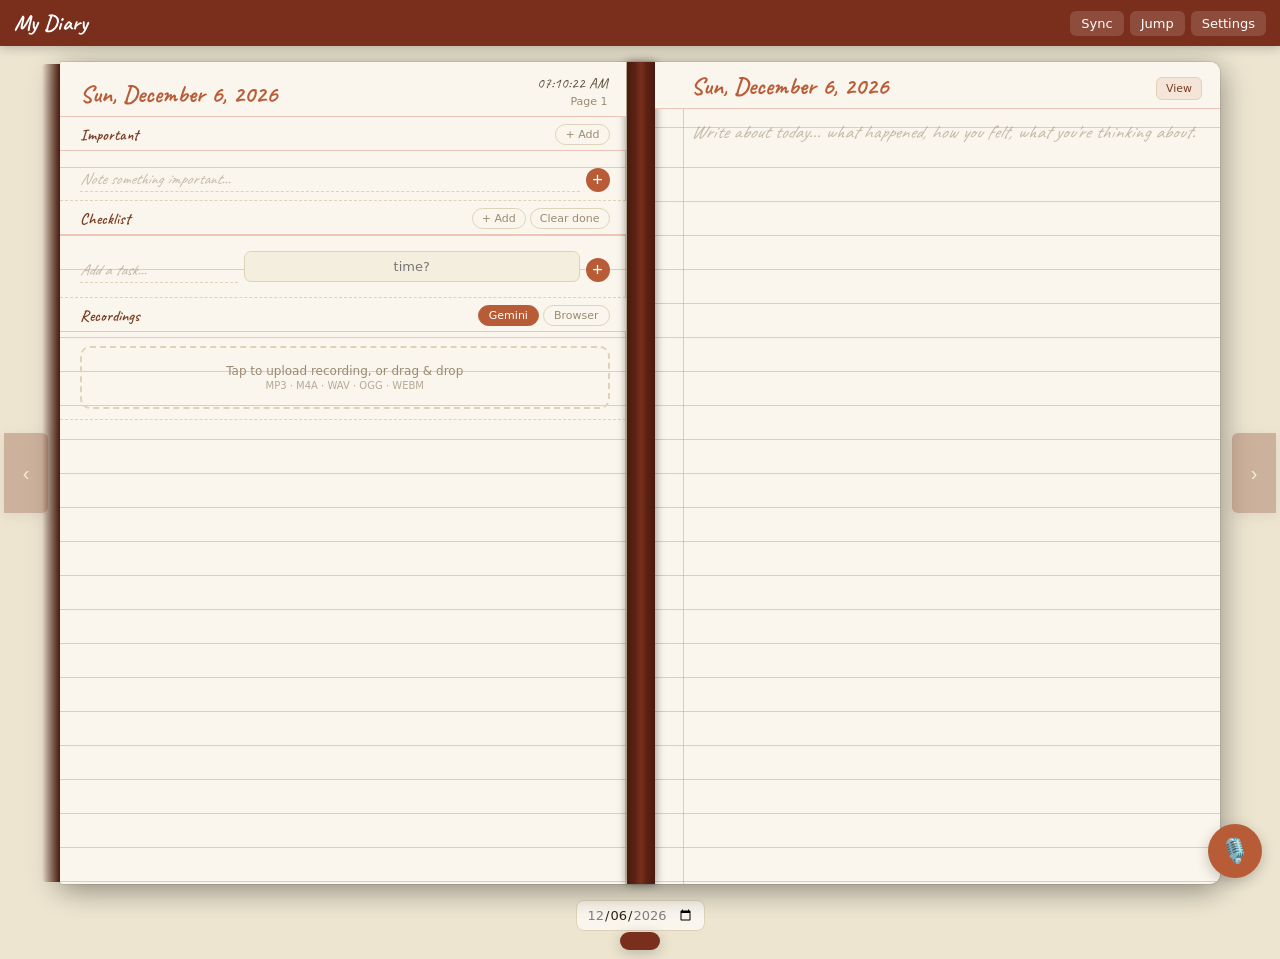
==== commit 941103b6: "Update index.html" ====
--- a/index.html
+++ b/index.html
@@ -16,9 +16,7 @@
   font-style: normal;
 }
 
-/* ══════════════════════════════════════════
-   DESIGN TOKENS
-══════════════════════════════════════════ */
+/* DESIGN TOKENS */
 :root {
   --paper:        #faf6ed;
   --paper2:       #f4eedf;
@@ -70,9 +68,7 @@
   --shadow: rgba(0,0,0,0.15); --shadow2: rgba(0,0,0,0.07);
 }
 
-/* ══════════════════════════════════════════
-   BASE
-══════════════════════════════════════════ */
+/* BASE */
 *, *::before, *::after { box-sizing: border-box; margin: 0; padding: 0; }
 html { font-size: 16px; }
 body {
@@ -83,9 +79,7 @@
   overflow-x: hidden;
 }
 
-/* ══════════════════════════════════════════
-   LOADING
-══════════════════════════════════════════ */
+/* LOADING */
 #loading {
   position: fixed; inset: 0; background: var(--cover);
   display: flex; flex-direction: column; align-items: center; justify-content: center;
@@ -95,9 +89,7 @@
 #loading p { color: rgba(255,255,255,0.75); font-size: 13px; font-family: var(--font-ui); }
 @keyframes bob { 0%,100%{transform:translateY(0)} 50%{transform:translateY(-8px)} }
 
-/* ══════════════════════════════════════════
-   TOP BAR
-══════════════════════════════════════════ */
+/* TOP BAR */
 #topbar {
   position: fixed; top: 0; left: 0; right: 0; height: 46px;
   background: var(--cover); color: #fff;
@@ -122,9 +114,7 @@
   display: none;
 }
 
-/* ══════════════════════════════════════════
-   DESKTOP BOOK LAYOUT
-══════════════════════════════════════════ */
+/* DESKTOP BOOK LAYOUT */
 #app { padding-top: 46px; min-height: 100vh; }
 
 #book-wrap {
@@ -309,9 +299,7 @@
   padding-bottom: 24px;
 }
 
-/* ══════════════════════════════════════════
-   SECTIONS
-══════════════════════════════════════════ */
+/* SECTIONS */
 .section { border-bottom: 1px dashed var(--line); }
 .sec-hdr {
   position: sticky; top: 0; z-index: 4;
@@ -517,7 +505,6 @@
 .upload-zone:hover, .upload-zone.drag-over {
   border-color: var(--accent); background: var(--accent-light); color: var(--accent);
 }
-.upload-zone .uz-icon { font-size: 24px; display: block; margin-bottom: 4px; }
 
 .stt-prog {
   display: none; align-items: center; gap: 8px;
@@ -549,7 +536,7 @@
   flex: 1; min-width: 0;
 }
 .rec-card-btns { display: flex; align-items: center; gap: 4px; margin-left: auto; flex-shrink: 0; }
-/* "🗑 Audio" button, only visible on hover */
+/* "Audio" button, only visible on hover */
 .rec-audio-del {
   opacity: 0; background: none; border: 1px solid var(--line);
   color: var(--ink3); padding: 2px 7px; border-radius: 6px; cursor: pointer;
@@ -605,9 +592,7 @@
   opacity: 0.4; font-style: italic; pointer-events: none;
 }
 
-/* ══════════════════════════════════════════
-   DESKTOP BOTTOM NAV BAR
-══════════════════════════════════════════ */
+/* DESKTOP BOTTOM NAV BAR */
 #desk-subnav {
   display: flex; align-items: center; justify-content: center; gap: 12px;
   padding: 0 0 28px;
@@ -627,9 +612,7 @@
 .today-btn.show { display: flex; }
 .today-btn:hover { background: var(--accent2); }
 
-/* ══════════════════════════════════════════
-   MOBILE LAYOUT
-══════════════════════════════════════════ */
+/* MOBILE LAYOUT */
 @media (max-width: 768px) {
   #book-wrap { padding: 12px 0 80px; height: auto; }
   #book {
@@ -698,9 +681,7 @@
   #desk-subnav { display: flex; }
 }
 
-/* ══════════════════════════════════════════
-   MODALS
-══════════════════════════════════════════ */
+/* MODALS */
 .modal-back {
   position: fixed; inset: 0; background: rgba(0,0,0,0.48);
   z-index: 200; display: none; align-items: center; justify-content: center; padding: 16px;
@@ -887,12 +868,12 @@
 
 <!-- Top bar -->
 <div id="topbar">
-  <div class="tb-title" onclick="goToToday()">📔 My Diary</div>
+  <div class="tb-title" onclick="goToToday()">My Diary</div>
   <div class="tb-right">
     <span id="drive-chip"></span>
-    <button class="tb-btn" onclick="syncNow({allowPrompt:true})">🔄 Sync</button>
-    <button class="tb-btn" onclick="openModal('cal-modal')">📅 Jump</button>
-    <button class="tb-btn" onclick="openModal('set-modal')">⚙️ Settings</button>
+    <button class="tb-btn" onclick="syncNow({allowPrompt:true})">Sync</button>
+    <button class="tb-btn" onclick="openModal('cal-modal')">Jump</button>
+    <button class="tb-btn" onclick="openModal('set-modal')">Settings</button>
   </div>
 </div>
 
@@ -921,7 +902,7 @@
           <!-- Important -->
           <div class="section" id="sec-imp">
             <div class="sec-hdr">
-              <div class="sec-title">⭐ Important</div>
+              <div class="sec-title">Important</div>
               <div class="sec-actions">
                 <button class="sec-btn" onclick="focusAddImp()">+ Add</button>
               </div>
@@ -937,7 +918,7 @@
           <!-- Checklist -->
           <div class="section" id="sec-check">
             <div class="sec-hdr">
-              <div class="sec-title">✅ Checklist</div>
+              <div class="sec-title">Checklist</div>
               <div class="sec-actions">
                 <button class="sec-btn" onclick="focusAddCheck()">+ Add</button>
                 <button class="sec-btn" onclick="clearDone()">Clear done</button>
@@ -955,7 +936,7 @@
           <!-- Recordings -->
           <div class="section" id="sec-rec">
             <div class="sec-hdr">
-              <div class="sec-title">🎙️ Recordings</div>
+              <div class="sec-title">Recordings</div>
               <div class="sec-actions">
                 <div class="stt-btns">
                   <button class="stt-btn on" data-m="gemini" onclick="setStt('gemini')">Gemini</button>
@@ -974,7 +955,6 @@
                 ondragover="dragOver(event)"
                 ondragleave="dragLeave(event)"
                 ondrop="dropAudio(event)">
-                <span class="uz-icon">🎵</span>
                 Tap to upload recording, or drag &amp; drop<br>
                 <span style="font-size:10px;opacity:0.7;margin-top:2px;display:block">MP3 · M4A · WAV · OGG · WEBM</span>
               </div>
@@ -992,7 +972,7 @@
       <div id="page-right" class="ruled-page">
         <div class="page-hdr">
           <div class="page-hdr-date" id="hdr-date-r" onclick="openModal('cal-modal')">How was your day?</div>
-          <button class="diary-view-toggle" id="diary-view-toggle" onclick="toggleDiaryView()" title="Toggle formatted view">📖 View</button>
+          <button class="diary-view-toggle" id="diary-view-toggle" onclick="toggleDiaryView()" title="Toggle formatted view">View</button>
         </div>
         <div class="page-body" id="right-body" style="display:flex;flex-direction:column;">
           <div class="diary-wrap" style="flex:1;display:flex;flex-direction:column;">
@@ -1013,7 +993,7 @@
 
   <!-- Desktop sub-nav -->
   <div id="desk-subnav">
-    <button class="today-btn" id="today-btn-desk" onclick="goToToday()">📖 Go to Today</button>
+    <button class="today-btn" id="today-btn-desk" onclick="goToToday()">Go to Today</button>
     <input type="date" id="date-jump-input" onchange="jumpDate(this.value)">
   </div>
 
@@ -1031,7 +1011,7 @@
 <div class="modal-back" id="cal-modal">
   <div class="modal" style="max-width:320px">
     <button class="modal-x" onclick="closeModal('cal-modal')">×</button>
-    <h2>📅 Jump to Date</h2>
+    <h2>Jump to Date</h2>
     <div class="cal-wrap">
       <div class="cal-nav">
         <button onclick="calMov(-1)">‹</button>
@@ -1050,10 +1030,10 @@
 <div class="modal-back" id="set-modal">
   <div class="modal">
     <button class="modal-x" onclick="closeModal('set-modal')">×</button>
-    <h2>⚙️ Settings</h2>
+    <h2>Settings</h2>
 
     <div class="set-sec">
-      <h3>🔑 API Keys (Gemini)</h3>
+      <h3>API Keys (Gemini)</h3>
       <div id="keys-list"></div>
       <div style="display:flex;gap:6px;margin-bottom:6px">
         <input type="text" id="new-key-lbl" placeholder="Label (Main, Backup…)" style="margin:0;flex:0 0 130px">
@@ -1063,7 +1043,7 @@
     </div>
 
     <div class="set-sec">
-      <h3>☁️ Google Drive</h3>
+      <h3>Google Drive</h3>
       <div id="drive-status"></div>
       <input type="text" id="drive-client-id" placeholder="Google OAuth Client ID (xxxx.apps.googleusercontent.com)" style="margin-bottom:6px">
       <div class="btn-row">
@@ -1077,29 +1057,29 @@
     </div>
 
     <div class="set-sec">
-      <h3>🎨 Theme</h3>
+      <h3>Theme</h3>
       <div class="theme-grid">
         <div class="theme-card on" data-t="default" onclick="setTheme('default')">
-          <div class="theme-preview" style="background:#faf6ed;border:1px solid #ddd3b8">📜</div>
+          <div class="theme-preview" style="background:#faf6ed;border:1px solid #ddd3b8"></div>
           <div class="theme-name">Cream</div><div class="theme-sub">Classic notebook</div>
         </div>
         <div class="theme-card" data-t="dark" onclick="setTheme('dark')">
-          <div class="theme-preview" style="background:#18160f;color:#e4dcc8;border:1px solid #2c2920">🌙</div>
+          <div class="theme-preview" style="background:#18160f;color:#e4dcc8;border:1px solid #2c2920"></div>
           <div class="theme-name">Dark</div><div class="theme-sub">Night writing</div>
         </div>
         <div class="theme-card" data-t="white" onclick="setTheme('white')">
-          <div class="theme-preview" style="background:#fff;border:1px solid #ddd">☁️</div>
+          <div class="theme-preview" style="background:#fff;border:1px solid #ddd"></div>
           <div class="theme-name">Clean White</div><div class="theme-sub">Minimal</div>
         </div>
         <div class="theme-card" data-t="forest" onclick="setTheme('forest')">
-          <div class="theme-preview" style="background:#f2f5ee;border:1px solid #ccdac4">🌿</div>
+          <div class="theme-preview" style="background:#f2f5ee;border:1px solid #ccdac4"></div>
           <div class="theme-name">Forest</div><div class="theme-sub">Earthy surprise</div>
         </div>
       </div>
     </div>
 
     <div class="set-sec">
-      <h3>✍️ Fonts</h3>
+      <h3>Fonts</h3>
       <div id="fonts-list"></div>
       <div style="background:var(--paper2);border-radius:9px;padding:11px;margin-top:8px">
         <label>Font name</label>
@@ -1112,7 +1092,7 @@
     </div>
 
     <div class="set-sec">
-      <h3>🔊 Sound Effects</h3>
+      <h3>Sound Effects</h3>
       <div id="sfx-items">
         <div class="sfx-item">
           <span class="sfx-lbl">Page flip</span>
@@ -1139,7 +1119,7 @@
     </div>
 
     <div class="set-sec">
-      <h3>📐 Line Spacing</h3>
+      <h3>Line Spacing</h3>
       <div class="range-row">
         <input type="range" min="28" max="50" value="34" id="lh-slider" oninput="setLH(this.value)">
         <span class="range-val" id="lh-val">34px</span>
@@ -1147,12 +1127,12 @@
     </div>
 
     <div class="set-sec">
-      <h3>💾 Data</h3>
+      <h3>Data</h3>
       <div class="btn-row">
-        <button class="btn" onclick="exportAll()">⬇ Export</button>
-        <button class="btn" onclick="document.getElementById('import-in').click()">⬆ Import</button>
+        <button class="btn" onclick="exportAll()">Export</button>
+        <button class="btn" onclick="document.getElementById('import-in').click()">Import</button>
         <input type="file" id="import-in" accept=".json" style="display:none" onchange="importAll(this)">
-        <button class="btn btn-danger" onclick="confirmClear()">🗑 Clear All</button>
+        <button class="btn btn-danger" onclick="confirmClear()">Clear All</button>
       </div>
     </div>
 
@@ -1163,9 +1143,7 @@
 <div id="toast"></div>
 
 <script>
-// ════════════════════════════════════════════════════════
-//  DIARY APP, JavaScript
-// ════════════════════════════════════════════════════════
+// DIARY APP, JavaScript
 
 const STORE = 'diary_v2';
 let S = {
@@ -1195,7 +1173,7 @@
 const DRIVE_FOLDER_NAME = 'My Diary';
 const MY_CLIENT_ID = '286185271299-tdgpi0h9gtdbh3h6b2bm180ngmlr7ihp.apps.googleusercontent.com';
 
-// ── Helpers ───────────────────────────────────────────────
+// Helpers
 function phToday() {
   const d = new Date();
   const y = d.getFullYear();
@@ -1241,9 +1219,7 @@
   return relDateLabel(dateStr);
 }
 
-// ════════════════════════════════════════════════════════
-//  STORAGE
-// ════════════════════════════════════════════════════════
+// STORAGE
 const MAX_LOCAL_PAGES = 5;
 const BLOB_PREFIX = 'diary_blob_';
 
@@ -1325,7 +1301,7 @@
     const localPages = {};
     for (const k of keepKeys) { if (S.pages[k]) localPages[k] = S.pages[k]; }
 
-    // ── FIX: destructure { stripped }, don't store the wrapper object as pages ──
+    // FIX: destructure { stripped }, don't store the wrapper object as pages
     const { stripped: strippedPages } = stripAndSaveBlobs(localPages);
     const strippedCfg = stripAndSaveCfgBlobs(S.cfg);
 
@@ -1395,7 +1371,7 @@
   return null;
 }
 
-// ── Page data ─────────────────────────────────────────────
+// Page data
 function page(d) {
   if (!S.pages[d]) S.pages[d] = { diary:'', imp:[], check:[], recs:[], created: new Date().toISOString() };
   return S.pages[d];
@@ -1420,7 +1396,7 @@
   save();
 }
 
-// ── Render page ───────────────────────────────────────────
+// Render page
 function renderPage(d) {
   const pg = page(d);
   carryChecklist(d);
@@ -1437,7 +1413,7 @@
   document.getElementById('diary-ta').style.display = '';
   document.getElementById('diary-formatted').style.display = 'none';
   const dvt = document.getElementById('diary-view-toggle');
-  if (dvt) { dvt.classList.remove('on'); dvt.textContent = '📖 View'; }
+  if (dvt) { dvt.classList.remove('on'); dvt.textContent = 'View'; }
 
   renderImp(pg); renderCheck(pg); renderRecs(pg);
   setTimeout(syncDiaryHeight, 50);
@@ -1478,7 +1454,7 @@
 }
 function canGoPrev(d) { return d > oldestAllowedDate(); }
 
-// ── Important (global, persistent across days) ─────────────
+// Important (global, persistent across days)
 // Visibility rule for a given viewed day `d`:
 //   - item.addedOn must be <= d (it existed by that day)
 //   - if not removed -> show normal
@@ -1526,7 +1502,7 @@
             onblur="updExplanation('${i.id}','imp',this.textContent)"
           >${esc(i.explanation||'')}</div>
         </div>
-        ${i.explanation ? `<button class="expl-chip open" id="expl-chip-${i.id}" onclick="toggleExplanation('${i.id}','imp')">📝 Explain</button>` : ''}
+        ${i.explanation ? `<button class="expl-chip open" id="expl-chip-${i.id}" onclick="toggleExplanation('${i.id}','imp')">Explain</button>` : ''}
       </div>
       <button class="imp-del" onclick="delImp('${i.id}')" title="Remove (today)">×</button>
     </div>`;
@@ -1552,7 +1528,7 @@
   toast('Marked as removed today');
 }
 
-// ── Checklist ─────────────────────────────────────────────
+// Checklist
 function renderCheck(pg) {
   const el = document.getElementById('check-list');
   el.innerHTML = (pg.check||[]).map(i => {
@@ -1593,7 +1569,7 @@
           </div>
           <button class="check-del" onclick="delCheck('${i.id}')">×</button>
         </div>
-        ${i.explanation ? `<button class="expl-chip open" id="expl-chip-${i.id}" onclick="toggleExplanation('${i.id}','check')">📝 Explain</button>` : ''}
+        ${i.explanation ? `<button class="expl-chip open" id="expl-chip-${i.id}" onclick="toggleExplanation('${i.id}','check')">Explain</button>` : ''}
         <div class="explanation-wrap" id="expl-${i.id}" style="${i.explanation?'':'display:none'}">
           <div class="explanation-text" contenteditable="true" spellcheck="false"
             data-ph="Add an explanation..."
@@ -1693,7 +1669,7 @@
   save(); renderCheck(pg); toast('Cleared completed tasks'); setTimeout(syncDiaryHeight, 50);
 }
 
-// ── Subtasks ──────────────────────────────────────────────
+// Subtasks
 function showAddSubtask(parentId) {
   const list = document.getElementById('subs-' + parentId);
   const row  = document.getElementById('addsub-row-' + parentId);
@@ -1734,7 +1710,7 @@
   if (sub) { sub.text = text.trim(); save(); }
 }
 
-// ── Explanations ──────────────────────────────────────────
+// Explanations
 function toggleExplanation(id, kind) {
   const wrap = document.getElementById('expl-' + id); if (!wrap) return;
   const hidden = wrap.style.display === 'none';
@@ -1752,17 +1728,17 @@
   if (item) { item.explanation = text.trim(); save(); }
 }
 
-// ── AI: explain + subtasks ────────────────────────────────
+// AI: explain + subtasks
 async function aiExplain(id, kind) {
   const key = activeKey();
-  if (!key) { toast('Add a Gemini API key in Settings ⚙️'); return; }
+  if (!key) { toast('Add a Gemini API key in Settings'); return; }
   const pg   = page(curDate);
   const list = kind === 'imp' ? (S.global.important||[]) : pg.check;
   const item = list.find(x => x.id === id);
   if (!item) return;
 
   const isImp = kind === 'imp';
-  toast('✨ Asking Gemini…', 5000);
+  toast('Asking Gemini…', 5000);
 
   const prompt = isImp
     ? `For this important note: "${item.text}"
@@ -1807,13 +1783,13 @@
     if (isImp) renderImp(pg); else renderCheck(pg);
     const wrap = document.getElementById('expl-' + id);
     if (wrap && item.explanation) wrap.style.display = '';
-    toast('✨ Done!');
+    toast('Done!');
   } catch (e) {
     toast('AI error: ' + e.message);
   }
 }
 
-// ── Diary ─────────────────────────────────────────────────
+// Diary
 function saveDiary() {
   clearTimeout(saveTimer);
   saveTimer = setTimeout(() => {
@@ -1866,21 +1842,19 @@
     // Switch to edit mode
     fmt.style.display = 'none';
     ta.style.display = '';
-    btn.classList.remove('on'); btn.textContent = '📖 View';
+    btn.classList.remove('on'); btn.textContent = 'View';
     setTimeout(() => ta.focus(), 0);
   } else {
     // Switch to formatted view
     fmt.innerHTML = renderDiaryMarkdown(ta.value);
     fmt.style.display = '';
     ta.style.display = 'none';
-    btn.classList.add('on'); btn.textContent = '✏️ Edit';
-  }
-}
-
-
-// ════════════════════════════════════════════════════════
-//  RECORDINGS, full-featured cards
-// ════════════════════════════════════════════════════════
+    btn.classList.add('on'); btn.textContent = 'Edit';
+  }
+}
+
+
+// RECORDINGS, full-featured cards
 function renderRecs(pg) {
   const el = document.getElementById('rec-list');
   el.innerHTML = (pg.recs||[]).map(r => {
@@ -1891,14 +1865,13 @@
     return `
     <div class="rec-card" id="rc-${r.id}">
       <div class="rec-name-row">
-        🎙️
         <div class="rec-name-edit" contenteditable="true" spellcheck="false"
           onblur="updRec('${r.id}',this.textContent)"
           onkeydown="if(event.key==='Enter'){event.preventDefault();this.blur()}"
         >${esc(r.name)}</div>
         <div class="rec-card-btns">
           ${hasAudio
-            ? `<button class="rec-audio-del" onclick="delRecAudio('${r.id}')" title="Remove audio file">🗑 Audio</button>`
+            ? `<button class="rec-audio-del" onclick="delRecAudio('${r.id}')" title="Remove audio file">Remove audio</button>`
             : ''}
           <button class="rec-del" onclick="delRec('${r.id}')" title="Delete this recording">×</button>
         </div>
@@ -1908,13 +1881,13 @@
         : `<div class="rec-no-audio">Audio removed, transcript preserved</div>`
       }
       <div class="rec-meta">
-        <span>📅 ${esc(r.time)}</span>
-        <span>🎵 ${esc(r.file)}</span>
+        <span>${esc(r.time)}</span>
+        <span>${esc(r.file)}</span>
         ${r.size ? `<span>${(r.size/1024).toFixed(0)} KB</span>` : ''}
       </div>
       <div class="rec-tx-header">
         <button class="rec-transcript-btn" onclick="toggleTx('${r.id}')">
-          ${r.transcript ? '📄 Show transcript' : '📄 Add transcript'}
+          ${r.transcript ? 'Show transcript' : 'Add transcript'}
         </button>
         ${wordCount ? `<span class="rec-tx-words">${wordCount} words</span>` : ''}
       </div>
@@ -1937,10 +1910,10 @@
   if (btn) {
     const hasContent = (el.textContent||'').trim().length > 0;
     if (willOpen) {
-      btn.textContent = '📄 Hide transcript';
+      btn.textContent = 'Hide transcript';
       setTimeout(() => el.focus(), 0);
     } else {
-      btn.textContent = hasContent ? '📄 Show transcript' : '📄 Add transcript';
+      btn.textContent = hasContent ? 'Show transcript' : 'Add transcript';
     }
   }
 }
@@ -1975,7 +1948,7 @@
     // Update toggle button label
     const btn = card.querySelector('.rec-transcript-btn');
     if (btn && !btn.textContent.includes('Hide')) {
-      btn.textContent = r.transcript ? '📄 Show transcript' : '📄 Add transcript';
+      btn.textContent = r.transcript ? 'Show transcript' : 'Add transcript';
     }
   }
 }
@@ -2071,7 +2044,7 @@
 
     page(curDate).recs.push({ id:recId, name, file:file.name, data, time, size:file.size, transcript, at:ph.toISOString() });
     save(); renderRecs(page(curDate));
-    toast('🎙️ Recording added!');
+    toast('Recording added!');
   } catch(e) {
     toast('Error: ' + e.message);
   } finally {
@@ -2181,7 +2154,7 @@
 
 function syncDiaryHeight() { /* no-op */ }
 
-// ── Navigation ────────────────────────────────────────────
+// Navigation
 function navPage(dir) {
   const all = Object.keys(S.pages).sort();
   const idx = all.indexOf(curDate);
@@ -2226,7 +2199,7 @@
   setTimeout(() => b.classList.remove(cls), 440);
 }
 
-// ── Clock ─────────────────────────────────────────────────
+// Clock
 function startClock() {
   function tick() {
     const el = document.getElementById('hdr-time');
@@ -2236,7 +2209,7 @@
   setInterval(tick, 1000);
 }
 
-// ── Calendar ──────────────────────────────────────────────
+// Calendar
 function renderCal() {
   const y = calView.getFullYear(), m = calView.getMonth();
   const months = ['January','February','March','April','May','June',
@@ -2266,7 +2239,7 @@
 }
 function calMov(dir) { calView.setMonth(calView.getMonth()+dir); renderCal(); }
 
-// ── Modals ────────────────────────────────────────────────
+// Modals
 function openModal(id) {
   document.getElementById(id).classList.add('open');
   if (id==='cal-modal') renderCal();
@@ -2277,7 +2250,7 @@
   el.addEventListener('click', e => { if(e.target===el) closeModal(el.id); });
 });
 
-// ── API Keys ──────────────────────────────────────────────
+// API Keys
 function activeKey() { return (S.cfg.keys.find(k=>k.active)||S.cfg.keys[0])?.key||null; }
 function addKey() {
   const lbl = document.getElementById('new-key-lbl').value.trim()||('Key '+(S.cfg.keys.length+1));
@@ -2302,13 +2275,13 @@
     return `<div class="key-item">
       <span class="key-lbl">${esc(k.label)}</span>
       <span class="key-val" title="${esc(k.key)}">${masked}</span>
-      ${k.active?`<span class="key-active-chip">✓ Active</span>`:`<button onclick="setKey('${k.id}')" style="font-size:11px;border:1px solid var(--line);border-radius:6px;padding:2px 7px;background:var(--paper);cursor:pointer;color:var(--ink3)">Use</button>`}
+      ${k.active?`<span class="key-active-chip">Active</span>`:`<button onclick="setKey('${k.id}')" style="font-size:11px;border:1px solid var(--line);border-radius:6px;padding:2px 7px;background:var(--paper);cursor:pointer;color:var(--ink3)">Use</button>`}
       <button onclick="delKey('${k.id}')" style="background:none;border:none;cursor:pointer;color:#c0392b;font-size:16px;flex-shrink:0">×</button>
     </div>`;
   }).join('');
 }
 
-// ── Theme ─────────────────────────────────────────────────
+// Theme
 function setTheme(t) {
   S.cfg.theme = t; save();
   document.documentElement.setAttribute('data-theme', t==='default'?'':t);
@@ -2316,7 +2289,7 @@
   toast('Theme changed');
 }
 
-// ── Fonts ─────────────────────────────────────────────────
+// Fonts
 const BUILTIN = [
   {name:'Handwriting (Default)', css:'handwriting,cursive', builtin:true},
   {name:'Caveat',                css:"'Caveat',cursive",    builtin:true},
@@ -2354,13 +2327,13 @@
   el.innerHTML = all.map(f => `
     <div class="font-item">
       <span class="font-name-lbl">${esc(f.name)}</span>
-      <span class="font-preview-txt" style="font-family:${f.css}">Aa Dear Diary 📔</span>
+      <span class="font-preview-txt" style="font-family:${f.css}">Aa Dear Diary</span>
       <button class="font-use-btn${S.cfg.font===f.css?' on':''}" onclick="setFont('${f.css.replace(/'/g,"\\'")}','${esc(f.name)}')">${S.cfg.font===f.css?'✓':'Use'}</button>
       ${!f.builtin?`<button onclick="delFont('${f.id}')" style="background:none;border:none;cursor:pointer;color:#c0392b;font-size:16px">×</button>`:''}
     </div>`).join('');
 }
 
-// ── SFX ──────────────────────────────────────────────────
+// SFX
 function loadSfx(type, el) {
   const f = el.files[0]; if (!f) return;
   const r = new FileReader();
@@ -2382,20 +2355,18 @@
   ['flip','write','check'].forEach(t => {
     if (S.cfg.sfx[t]) sfxBufs[t] = new Audio(S.cfg.sfx[t]);
     const n = document.getElementById('sfx-'+t+'-name');
-    if (n) n.textContent = S.cfg.sfx[t] ? 'Loaded ✓' : 'None';
+    if (n) n.textContent = S.cfg.sfx[t] ? 'Loaded' : 'None';
   });
 }
 
-// ── Line height ───────────────────────────────────────────
+// Line height
 function setLH(v) {
   S.cfg.lh = +v; save();
   document.documentElement.style.setProperty('--line-h', v+'px');
   document.getElementById('lh-val').textContent = v+'px';
 }
 
-// ════════════════════════════════════════════════════════
-//  GOOGLE DRIVE
-// ════════════════════════════════════════════════════════
+// GOOGLE DRIVE
 function renderDriveStatus() {
   const el = document.getElementById('drive-status'); if (!el) return;
   const d = S.cfg.drive || {};
@@ -2403,7 +2374,7 @@
     el.innerHTML = `<div class="drive-row off"><div class="dot gray"></div>Session expired, click "Sync Now" to reconnect</div>`;
   } else if (d.on) {
     const when = d.lastSync ? new Date(d.lastSync).toLocaleTimeString('en-PH',{hour:'2-digit',minute:'2-digit'}) : 'not yet';
-    const fileLink = d.fileId ? `<a href="https://drive.google.com/file/d/${d.fileId}/view" target="_blank" style="color:var(--accent);font-size:11px;display:block;margin-top:3px">📄 View backup file on Drive ↗</a>` : '';
+    const fileLink = d.fileId ? `<a href="https://drive.google.com/file/d/${d.fileId}/view" target="_blank" style="color:var(--accent);font-size:11px;display:block;margin-top:3px">View backup file on Drive</a>` : '';
     const scopeNote = IS_HTTPS
       ? ''
       : `<p style="font-size:10px;color:var(--ink3);font-family:var(--font-ui);margin:4px 0 0">Running on HTTP, using <code>drive.file</code> scope. The folder won't appear when browsing Drive normally, but your data is safely backed up via the link above. Host on HTTPS for full Drive visibility.</p>`;
@@ -2413,7 +2384,7 @@
   }
   const chip = document.getElementById('drive-chip');
   if (chip) {
-    chip.textContent = d.on ? (d.needsReconnect ? '⚠️ Drive (tap to fix)' : '☁️ Synced') : '';
+    chip.textContent = d.on ? (d.needsReconnect ? 'Drive (tap to fix)' : 'Synced') : '';
     chip.style.display = d.on ? 'inline' : 'none';
     chip.style.cursor = d.needsReconnect ? 'pointer' : 'default';
     chip.onclick = d.needsReconnect ? () => syncNow({allowPrompt:true}) : null;
@@ -2573,7 +2544,7 @@
     renderDriveStatus();
 
     await syncNow({ allowPrompt: true });
-    toast('Connected to Google Drive ✓');
+    toast('Connected to Google Drive');
   } catch (e) {
     console.error('[Drive] connectDrive failed:', e);
     toast('Could not connect, check the browser console for details');
@@ -2681,8 +2652,8 @@
     delete S.cfg.drive.needsReconnect;
     persistLocal();
     renderDriveStatus();
-    console.log('[Drive] Sync complete ✓');
-    if (allowPrompt) toast('Synced to Drive ✓');
+    console.log('[Drive] Sync complete');
+    if (allowPrompt) toast('Synced to Drive');
   } catch (e) {
     console.error('[Drive] syncNow error:', e);
     const justExpired = !S.cfg.drive.needsReconnect;
@@ -2754,7 +2725,7 @@
   toast('Disconnected');
 }
 
-// ── Export / Import ───────────────────────────────────────
+// Export / Import
 function exportAll() {
   const b = new Blob([JSON.stringify(S,null,2)],{type:'application/json'});
   const a = document.createElement('a'); a.href=URL.createObjectURL(b);
@@ -2787,7 +2758,7 @@
   }
 }
 
-// ── Settings render ───────────────────────────────────────
+// Settings render
 function renderSettings() {
   renderKeys(); renderFonts(); renderDriveStatus();
   document.getElementById('lh-slider').value = S.cfg.lh;
@@ -2796,7 +2767,7 @@
   restoreSfx();
 }
 
-// ── Keyboard shortcuts ────────────────────────────────────
+// Keyboard shortcuts
 document.addEventListener('keydown', e => {
   const tag = document.activeElement?.tagName;
   const ce  = document.activeElement?.contentEditable;
@@ -2806,7 +2777,7 @@
   if (e.key==='t'||e.key==='T') goToToday();
 });
 
-// ── Restore custom fonts ──────────────────────────────────
+// Restore custom fonts
 function restoreFonts() {
   S.cfg.fonts.forEach(f => {
     const s = document.createElement('style');
@@ -2815,7 +2786,7 @@
   });
 }
 
-// ── Init ──────────────────────────────────────────────────
+// Init
 async function init() {
   load();
   restoreFonts();
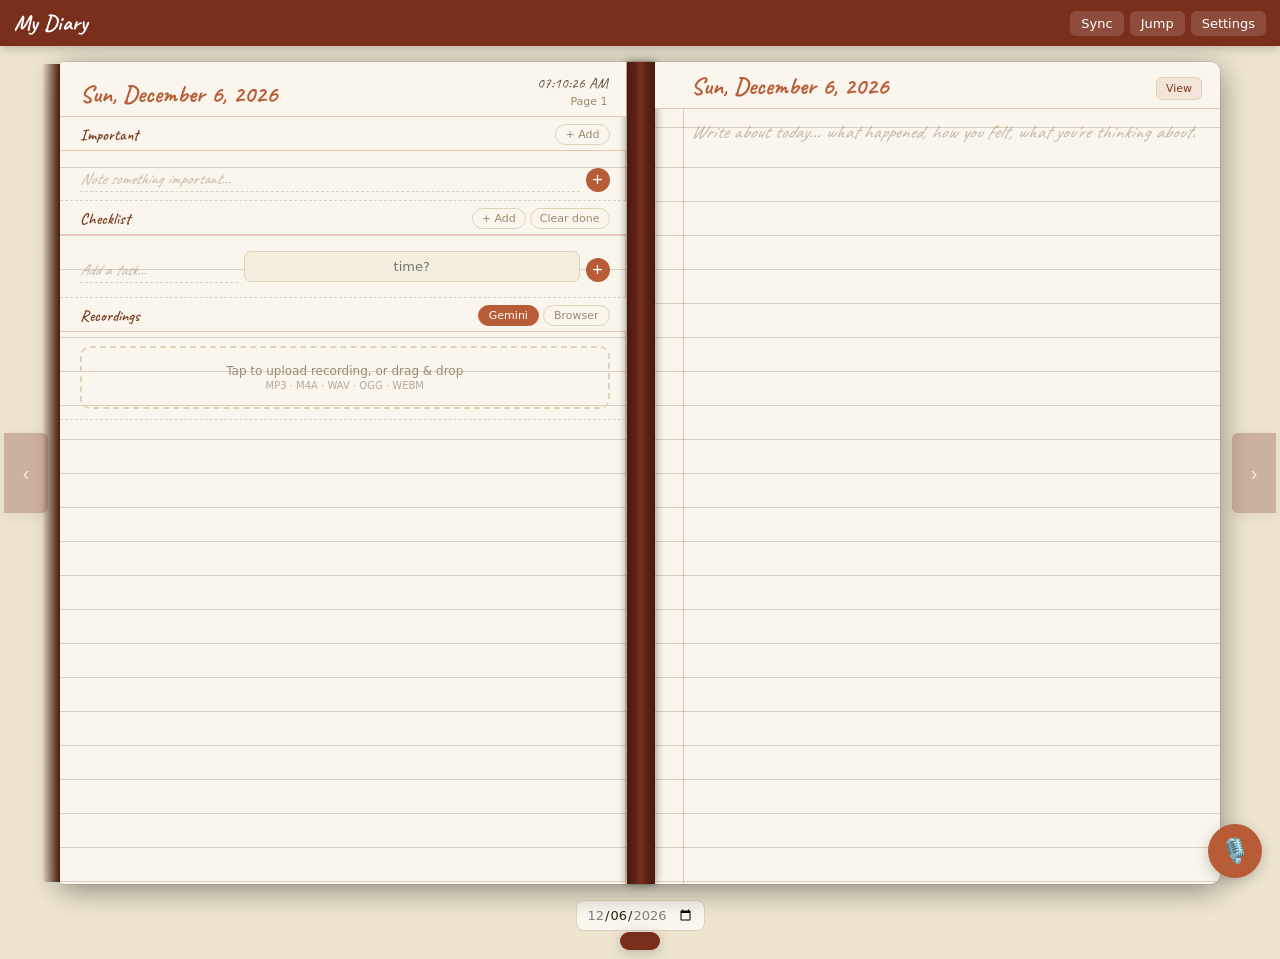
==== commit 68d5b0c8: "yesae" ====
--- a/index.html
+++ b/index.html
@@ -6,67 +6,9 @@
 <title>My Diary</title>
 <link rel="preconnect" href="https://fonts.googleapis.com">
 <link href="https://fonts.googleapis.com/css2?family=Caveat:wght@400;600;700&display=swap" rel="stylesheet">
+<link rel="stylesheet" href="theme.css">
 <script src="https://accounts.google.com/gsi/client" async defer></script>
 <style>
-@font-face {
-  font-family: handwriting;
-  src: url(font/hand2.woff2) format("woff2"),
-       url(font/hand2.woff) format("woff");
-  font-weight: normal;
-  font-style: normal;
-}
-
-/* DESIGN TOKENS */
-:root {
-  --paper:        #faf6ed;
-  --paper2:       #f4eedf;
-  --paper3:       #ede5d0;
-  --ink:          #2c2416;
-  --ink2:         #5a4e3a;
-  --ink3:         #9a8a72;
-  --line:         #ddd3b8;
-  --accent:       #b85c38;
-  --accent2:      #7a3e24;
-  --accent-light: #f5e4d8;
-  --margin-line:  rgba(220,120,100,0.4);
-  --ruled-line:   rgba(180,160,130,0.45);
-  --cover:        #7a2e1c;
-  --cover2:       #5c2214;
-  --spine-bg:     #4a1a0e;
-  --shadow:       rgba(0,0,0,0.22);
-  --shadow2:      rgba(0,0,0,0.10);
-  --font-main:    handwriting, cursive;
-  --font-ui:      'Segoe UI', system-ui, sans-serif;
-  --line-h:       34px;
-  --trans:        0.28s ease;
-}
-[data-theme="dark"] {
-  --paper: #18160f; --paper2: #201d14; --paper3: #252218;
-  --ink: #e4dcc8; --ink2: #a89a82; --ink3: #6a6050;
-  --line: #2c2920; --accent: #d9724a; --accent2: #b05535;
-  --accent-light: #281a12; --margin-line: rgba(180,80,55,0.35);
-  --ruled-line: rgba(60,54,40,0.9);
-  --cover: #2a0e06; --cover2: #1e0904; --spine-bg: #120502;
-  --shadow: rgba(0,0,0,0.6); --shadow2: rgba(0,0,0,0.3);
-}
-[data-theme="white"] {
-  --paper: #ffffff; --paper2: #f6f6f6; --paper3: #eeeeee;
-  --ink: #111; --ink2: #444; --ink3: #999;
-  --line: #ddd; --accent: #2d6be4; --accent2: #1a4fbb;
-  --accent-light: #e8f0fd; --margin-line: rgba(80,130,230,0.35);
-  --ruled-line: rgba(200,200,200,0.7);
-  --cover: #1a3f9e; --cover2: #0e2d7a; --spine-bg: #091e52;
-  --shadow: rgba(0,0,0,0.12); --shadow2: rgba(0,0,0,0.06);
-}
-[data-theme="forest"] {
-  --paper: #f2f5ee; --paper2: #e8ede2; --paper3: #dde4d5;
-  --ink: #1c2a18; --ink2: #3e5438; --ink3: #6e8865;
-  --line: #ccdac4; --accent: #3d7a38; --accent2: #285024;
-  --accent-light: #dceedd; --margin-line: rgba(80,160,75,0.35);
-  --ruled-line: rgba(160,195,150,0.5);
-  --cover: #1e4a1a; --cover2: #153513; --spine-bg: #0e2410;
-  --shadow: rgba(0,0,0,0.15); --shadow2: rgba(0,0,0,0.07);
-}
 
 /* BASE */
 *, *::before, *::after { box-sizing: border-box; margin: 0; padding: 0; }
@@ -2846,4 +2788,4 @@
 (document.fonts ? document.fonts.ready : Promise.resolve()).then(init);
 </script>
 </body>
-</html>
+</html>
--- a/theme.css
+++ b/theme.css
@@ -0,0 +1,67 @@
+/* Shared design tokens for My Diary + Audio Inbox.
+   Both pages link this file so themes always stay in sync. */
+
+@font-face {
+  font-family: handwriting;
+  src: url(font/hand2.woff2) format("woff2"),
+       url(font/hand2.woff) format("woff");
+  font-weight: normal;
+  font-style: normal;
+}
+
+/* DESIGN TOKENS */
+:root {
+  --paper:        #faf6ed;
+  --paper2:       #f4eedf;
+  --paper3:       #ede5d0;
+  --ink:          #2c2416;
+  --ink2:         #5a4e3a;
+  --ink3:         #9a8a72;
+  --line:         #ddd3b8;
+  --accent:       #b85c38;
+  --accent2:      #7a3e24;
+  --accent-light: #f5e4d8;
+  --margin-line:  rgba(220,120,100,0.4);
+  --ruled-line:   rgba(180,160,130,0.45);
+  --cover:        #7a2e1c;
+  --cover2:       #5c2214;
+  --spine-bg:     #4a1a0e;
+  --shadow:       rgba(0,0,0,0.22);
+  --shadow2:      rgba(0,0,0,0.10);
+  --good:         #3d7a38;
+  --warn:         #b85c38;
+  --font-main:    handwriting, cursive;
+  --font-ui:      'Segoe UI', system-ui, sans-serif;
+  --line-h:       34px;
+  --trans:        0.28s ease;
+}
+[data-theme="dark"] {
+  --paper: #18160f; --paper2: #201d14; --paper3: #252218;
+  --ink: #e4dcc8; --ink2: #a89a82; --ink3: #6a6050;
+  --line: #2c2920; --accent: #d9724a; --accent2: #b05535;
+  --accent-light: #281a12; --margin-line: rgba(180,80,55,0.35);
+  --ruled-line: rgba(60,54,40,0.9);
+  --cover: #2a0e06; --cover2: #1e0904; --spine-bg: #120502;
+  --shadow: rgba(0,0,0,0.6); --shadow2: rgba(0,0,0,0.3);
+  --good: #5a9c54; --warn: #d9724a;
+}
+[data-theme="white"] {
+  --paper: #ffffff; --paper2: #f6f6f6; --paper3: #eeeeee;
+  --ink: #111; --ink2: #444; --ink3: #999;
+  --line: #ddd; --accent: #2d6be4; --accent2: #1a4fbb;
+  --accent-light: #e8f0fd; --margin-line: rgba(80,130,230,0.35);
+  --ruled-line: rgba(200,200,200,0.7);
+  --cover: #1a3f9e; --cover2: #0e2d7a; --spine-bg: #091e52;
+  --shadow: rgba(0,0,0,0.12); --shadow2: rgba(0,0,0,0.06);
+  --good: #2d8a4e; --warn: #d6432b;
+}
+[data-theme="forest"] {
+  --paper: #f2f5ee; --paper2: #e8ede2; --paper3: #dde4d5;
+  --ink: #1c2a18; --ink2: #3e5438; --ink3: #6e8865;
+  --line: #ccdac4; --accent: #3d7a38; --accent2: #285024;
+  --accent-light: #dceedd; --margin-line: rgba(80,160,75,0.35);
+  --ruled-line: rgba(160,195,150,0.5);
+  --cover: #1e4a1a; --cover2: #153513; --spine-bg: #0e2410;
+  --shadow: rgba(0,0,0,0.15); --shadow2: rgba(0,0,0,0.07);
+  --good: #3d7a38; --warn: #a8501f;
+}
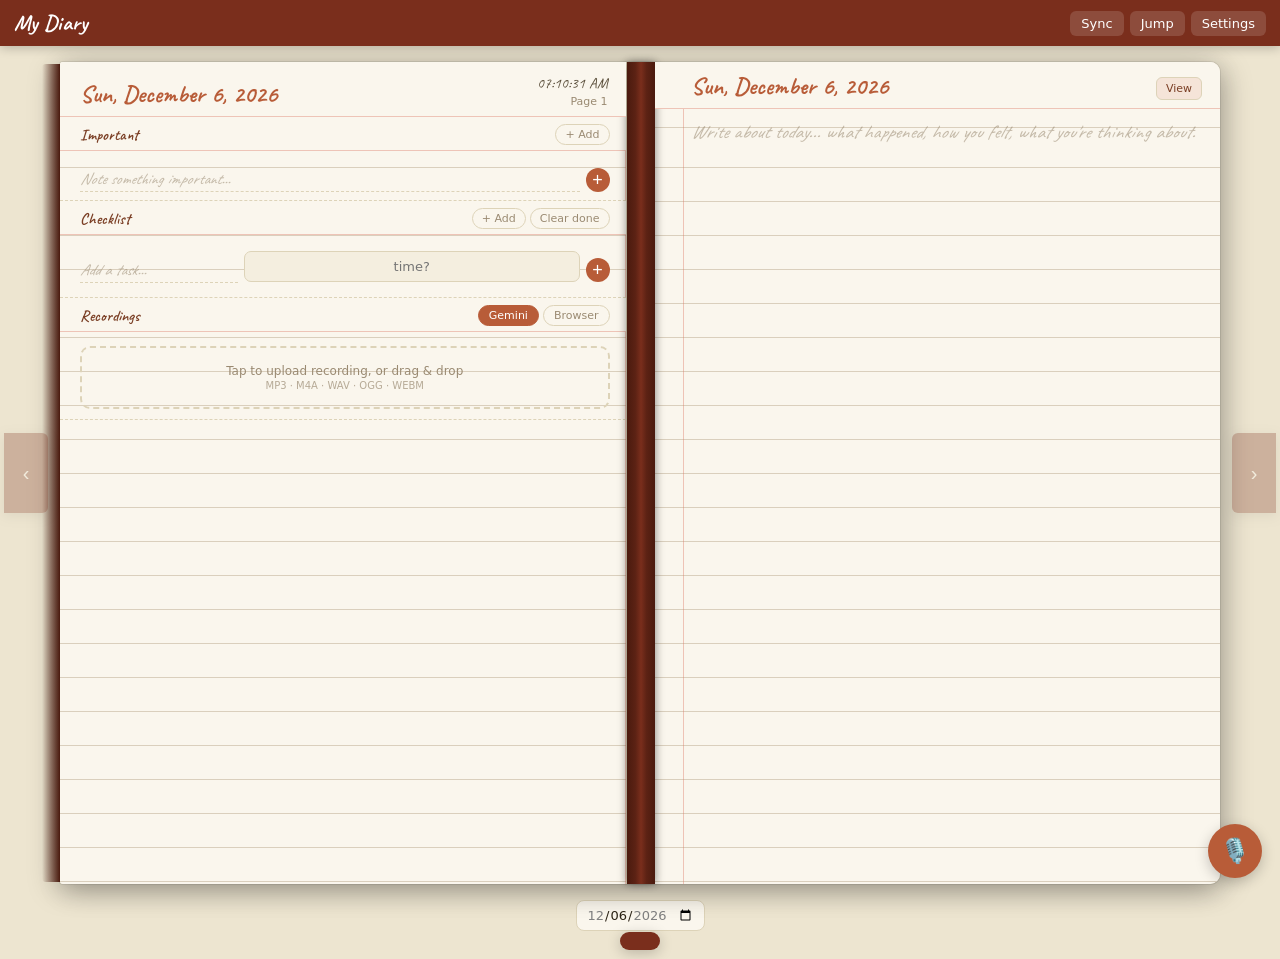
==== commit bf13aa47: "WE HAVE 2D" ====
--- a/index.html
+++ b/index.html
@@ -683,7 +683,7 @@
 .key-active-chip { font-size: 10px; background: var(--accent-light); color: var(--accent2); padding: 2px 6px; border-radius: 7px; flex-shrink: 0; font-family: var(--font-ui); }
 
 /* Theme grid */
-.theme-grid { display: grid; grid-template-columns: 1fr 1fr; gap: 8px; }
+.theme-grid { display: grid; grid-template-columns: repeat(3, 1fr); gap: 8px; }
 .theme-card {
   border: 2px solid var(--line); border-radius: 9px; padding: 10px;
   cursor: pointer; transition: all 0.18s; text-align: center;
@@ -697,6 +697,26 @@
 }
 .theme-name { font-weight: 600; font-size: 13px; }
 .theme-sub { color: var(--ink3); font-size: 11px; }
+
+/* Dark mode toggle */
+.darkmode-row {
+  display: flex; align-items: center; justify-content: space-between;
+  margin-top: 12px; padding-top: 12px; border-top: 1px solid var(--line);
+}
+.darkmode-label { font-size: 13px; font-weight: 600; color: var(--ink); font-family: var(--font-ui); }
+.darkmode-toggle {
+  position: relative; width: 52px; height: 28px; border-radius: 14px;
+  background: var(--paper3); border: 2px solid var(--line); cursor: pointer;
+  transition: background 0.2s, border-color 0.2s; flex-shrink: 0;
+}
+.darkmode-toggle.on { background: var(--accent); border-color: var(--accent); }
+.darkmode-knob {
+  position: absolute; top: 1px; left: 1px; width: 20px; height: 20px;
+  border-radius: 50%; background: var(--paper); box-shadow: 0 1px 3px var(--shadow);
+  display: flex; align-items: center; justify-content: center; font-size: 11px;
+  transition: transform 0.2s ease;
+}
+.darkmode-toggle.on .darkmode-knob { transform: translateX(24px); }
 
 /* Font list */
 .font-item {
@@ -1005,17 +1025,27 @@
           <div class="theme-preview" style="background:#faf6ed;border:1px solid #ddd3b8"></div>
           <div class="theme-name">Cream</div><div class="theme-sub">Classic notebook</div>
         </div>
-        <div class="theme-card" data-t="dark" onclick="setTheme('dark')">
-          <div class="theme-preview" style="background:#18160f;color:#e4dcc8;border:1px solid #2c2920"></div>
-          <div class="theme-name">Dark</div><div class="theme-sub">Night writing</div>
-        </div>
-        <div class="theme-card" data-t="white" onclick="setTheme('white')">
-          <div class="theme-preview" style="background:#fff;border:1px solid #ddd"></div>
-          <div class="theme-name">Clean White</div><div class="theme-sub">Minimal</div>
-        </div>
         <div class="theme-card" data-t="forest" onclick="setTheme('forest')">
           <div class="theme-preview" style="background:#f2f5ee;border:1px solid #ccdac4"></div>
           <div class="theme-name">Forest</div><div class="theme-sub">Earthy surprise</div>
+        </div>
+        <div class="theme-card" data-t="blue" onclick="setTheme('blue')">
+          <div class="theme-preview" style="background:#fff;border:1px solid #ddd"></div>
+          <div class="theme-name">Blue</div><div class="theme-sub">Clean and minimal</div>
+        </div>
+        <div class="theme-card" data-t="purple" onclick="setTheme('purple')">
+          <div class="theme-preview" style="background:#f8f5fb;border:1px solid #ddcdef"></div>
+          <div class="theme-name">Purple</div><div class="theme-sub">Soft and dreamy</div>
+        </div>
+        <div class="theme-card" data-t="pink" onclick="setTheme('pink')">
+          <div class="theme-preview" style="background:#fdf5f7;border:1px solid #f2cdd9"></div>
+          <div class="theme-name">Pink</div><div class="theme-sub">Warm and sweet</div>
+        </div>
+      </div>
+      <div class="darkmode-row">
+        <span class="darkmode-label">Dark mode</span>
+        <div class="darkmode-toggle" id="darkmode-toggle" onclick="toggleDarkMode()">
+          <div class="darkmode-knob" id="darkmode-knob"></div>
         </div>
       </div>
     </div>
@@ -1093,7 +1123,7 @@
   archivedKeys: [],
   global: { important: [] },
   cfg: {
-    theme: 'default', font: "'Caveat',cursive", lh: 34,
+    theme: 'default', darkMode: false, font: "'Caveat',cursive", lh: 34,
     stt: 'gemini', keys: [], drive: {on:false}, sfx: {},
     fonts: [], customBg: null
   }
@@ -1292,6 +1322,9 @@
     }
     if (migrated) console.log('[Migration] Moved legacy per-page Important items into global list');
     if (p.cfg) S.cfg = { ...S.cfg, ...p.cfg, drive: {...S.cfg.drive,...(p.cfg.drive||{})}, sfx: {...(p.cfg.sfx||{})} };
+    // One-time migration: old theme names -> color family + dark mode toggle
+    if (S.cfg.theme === 'dark') { S.cfg.theme = 'default'; S.cfg.darkMode = true; }
+    else if (S.cfg.theme === 'white') { S.cfg.theme = 'blue'; }
     reattachBlobs(S.pages);
     reattachCfgBlobs(S.cfg);
   } catch(e) {}
@@ -2224,11 +2257,23 @@
 }
 
 // Theme
+function applyThemeAttr() {
+  const base = S.cfg.theme || 'default';
+  const attr = S.cfg.darkMode ? `${base}-dark` : (base === 'default' ? '' : base);
+  document.documentElement.setAttribute('data-theme', attr);
+}
 function setTheme(t) {
   S.cfg.theme = t; save();
-  document.documentElement.setAttribute('data-theme', t==='default'?'':t);
+  applyThemeAttr();
   document.querySelectorAll('.theme-card').forEach(c => c.classList.toggle('on', c.dataset.t===t));
   toast('Theme changed');
+}
+function toggleDarkMode() {
+  S.cfg.darkMode = !S.cfg.darkMode; save();
+  applyThemeAttr();
+  const tg = document.getElementById('darkmode-toggle');
+  if (tg) tg.classList.toggle('on', S.cfg.darkMode);
+  toast(S.cfg.darkMode ? 'Dark mode on' : 'Dark mode off');
 }
 
 // Fonts
@@ -2706,6 +2751,7 @@
   document.getElementById('lh-slider').value = S.cfg.lh;
   document.getElementById('lh-val').textContent = S.cfg.lh+'px';
   document.querySelectorAll('.theme-card').forEach(c => c.classList.toggle('on', c.dataset.t===(S.cfg.theme||'default')));
+  document.getElementById('darkmode-toggle')?.classList.toggle('on', !!S.cfg.darkMode);
   restoreSfx();
 }
 
@@ -2733,7 +2779,7 @@
   load();
   restoreFonts();
   restoreSfx();
-  document.documentElement.setAttribute('data-theme', S.cfg.theme==='default'?'':S.cfg.theme||'');
+  applyThemeAttr();
   applyFont(S.cfg.font||'handwriting,cursive');
   setLH(S.cfg.lh||34);
   setStt(S.cfg.stt||'gemini');
--- a/theme.css
+++ b/theme.css
@@ -1,5 +1,11 @@
 /* Shared design tokens for My Diary + Audio Inbox.
-   Both pages link this file so themes always stay in sync. */
+   Both pages link this file so themes always stay in sync.
+
+   Theme model: a color family (cream / forest / blue / purple / pink)
+   plus an independent light/dark toggle.
+   data-theme values: "<family>" for light, "<family>-dark" for dark.
+   "default" is the cream family's light variant (kept as the bare
+   :root for backward compatibility with existing saved data). */
 
 @font-face {
   font-family: handwriting;
@@ -9,7 +15,7 @@
   font-style: normal;
 }
 
-/* DESIGN TOKENS */
+/* DESIGN TOKENS — Cream (light, default) */
 :root {
   --paper:        #faf6ed;
   --paper2:       #f4eedf;
@@ -35,7 +41,9 @@
   --line-h:       34px;
   --trans:        0.28s ease;
 }
-[data-theme="dark"] {
+
+/* Cream — dark */
+[data-theme="default-dark"] {
   --paper: #18160f; --paper2: #201d14; --paper3: #252218;
   --ink: #e4dcc8; --ink2: #a89a82; --ink3: #6a6050;
   --line: #2c2920; --accent: #d9724a; --accent2: #b05535;
@@ -45,16 +53,8 @@
   --shadow: rgba(0,0,0,0.6); --shadow2: rgba(0,0,0,0.3);
   --good: #5a9c54; --warn: #d9724a;
 }
-[data-theme="white"] {
-  --paper: #ffffff; --paper2: #f6f6f6; --paper3: #eeeeee;
-  --ink: #111; --ink2: #444; --ink3: #999;
-  --line: #ddd; --accent: #2d6be4; --accent2: #1a4fbb;
-  --accent-light: #e8f0fd; --margin-line: rgba(80,130,230,0.35);
-  --ruled-line: rgba(200,200,200,0.7);
-  --cover: #1a3f9e; --cover2: #0e2d7a; --spine-bg: #091e52;
-  --shadow: rgba(0,0,0,0.12); --shadow2: rgba(0,0,0,0.06);
-  --good: #2d8a4e; --warn: #d6432b;
-}
+
+/* Forest — light */
 [data-theme="forest"] {
   --paper: #f2f5ee; --paper2: #e8ede2; --paper3: #dde4d5;
   --ink: #1c2a18; --ink2: #3e5438; --ink3: #6e8865;
@@ -65,3 +65,83 @@
   --shadow: rgba(0,0,0,0.15); --shadow2: rgba(0,0,0,0.07);
   --good: #3d7a38; --warn: #a8501f;
 }
+/* Forest — dark */
+[data-theme="forest-dark"] {
+  --paper: #11160f; --paper2: #161c13; --paper3: #1c2318;
+  --ink: #d9e4d2; --ink2: #9bb091; --ink3: #62755c;
+  --line: #283224; --accent: #5fa856; --accent2: #4a8943;
+  --accent-light: #1c2c19; --margin-line: rgba(95,168,86,0.3);
+  --ruled-line: rgba(50,64,44,0.9);
+  --cover: #14300f; --cover2: #0d220a; --spine-bg: #081505;
+  --shadow: rgba(0,0,0,0.6); --shadow2: rgba(0,0,0,0.3);
+  --good: #5fa856; --warn: #d9724a;
+}
+
+/* Blue — light (formerly "Clean White") */
+[data-theme="blue"] {
+  --paper: #ffffff; --paper2: #f6f6f6; --paper3: #eeeeee;
+  --ink: #111; --ink2: #444; --ink3: #999;
+  --line: #ddd; --accent: #2d6be4; --accent2: #1a4fbb;
+  --accent-light: #e8f0fd; --margin-line: rgba(80,130,230,0.35);
+  --ruled-line: rgba(200,200,200,0.7);
+  --cover: #1a3f9e; --cover2: #0e2d7a; --spine-bg: #091e52;
+  --shadow: rgba(0,0,0,0.12); --shadow2: rgba(0,0,0,0.06);
+  --good: #2d8a4e; --warn: #d6432b;
+}
+/* Blue — dark */
+[data-theme="blue-dark"] {
+  --paper: #0e1420; --paper2: #131a28; --paper3: #18202f;
+  --ink: #dbe4f5; --ink2: #94a6c8; --ink3: #5b6a89;
+  --line: #232e42; --accent: #5b8fee; --accent2: #4576dd;
+  --accent-light: #16223a; --margin-line: rgba(91,143,238,0.3);
+  --ruled-line: rgba(40,52,76,0.9);
+  --cover: #0d2358; --cover2: #091942; --spine-bg: #051030;
+  --shadow: rgba(0,0,0,0.6); --shadow2: rgba(0,0,0,0.3);
+  --good: #4fae71; --warn: #e0654a;
+}
+
+/* Purple — light */
+[data-theme="purple"] {
+  --paper: #f8f5fb; --paper2: #f0eaf6; --paper3: #e6dcef;
+  --ink: #2a1f33; --ink2: #564468; --ink3: #93839f;
+  --line: #ddcdef; --accent: #7c4fb0; --accent2: #5e3a8a;
+  --accent-light: #ece0f7; --margin-line: rgba(160,100,210,0.35);
+  --ruled-line: rgba(180,150,200,0.5);
+  --cover: #4a2070; --cover2: #371757; --spine-bg: #240e3a;
+  --shadow: rgba(0,0,0,0.15); --shadow2: rgba(0,0,0,0.07);
+  --good: #3d7a38; --warn: #a8501f;
+}
+/* Purple — dark */
+[data-theme="purple-dark"] {
+  --paper: #160f1e; --paper2: #1c1426; --paper3: #221a2e;
+  --ink: #e6dcf2; --ink2: #b09bc6; --ink3: #6e5f80;
+  --line: #2e2240; --accent: #a875e0; --accent2: #9059c9;
+  --accent-light: #251a35; --margin-line: rgba(168,117,224,0.3);
+  --ruled-line: rgba(58,42,76,0.9);
+  --cover: #341358; --cover2: #260d42; --spine-bg: #18082a;
+  --shadow: rgba(0,0,0,0.6); --shadow2: rgba(0,0,0,0.3);
+  --good: #5fa856; --warn: #d9724a;
+}
+
+/* Pink — light */
+[data-theme="pink"] {
+  --paper: #fdf5f7; --paper2: #fbeaef; --paper3: #f7dde5;
+  --ink: #3a1c26; --ink2: #6b3a4a; --ink3: #a8808f;
+  --line: #f2cdd9; --accent: #d9527e; --accent2: #b13862;
+  --accent-light: #fbe2ea; --margin-line: rgba(217,82,126,0.35);
+  --ruled-line: rgba(220,170,185,0.5);
+  --cover: #9c2c54; --cover2: #7a1f40; --spine-bg: #54122a;
+  --shadow: rgba(0,0,0,0.15); --shadow2: rgba(0,0,0,0.07);
+  --good: #3d7a38; --warn: #a8501f;
+}
+/* Pink — dark */
+[data-theme="pink-dark"] {
+  --paper: #1e1014; --paper2: #26141a; --paper3: #2e1921;
+  --ink: #f2dce3; --ink2: #c98fa1; --ink3: #805968;
+  --line: #3a1f29; --accent: #e8729b; --accent2: #d4537f;
+  --accent-light: #321b24; --margin-line: rgba(232,114,155,0.3);
+  --ruled-line: rgba(70,38,50,0.9);
+  --cover: #6e1d3e; --cover2: #54142f; --spine-bg: #350c1d;
+  --shadow: rgba(0,0,0,0.6); --shadow2: rgba(0,0,0,0.3);
+  --good: #5fa856; --warn: #d9724a;
+}
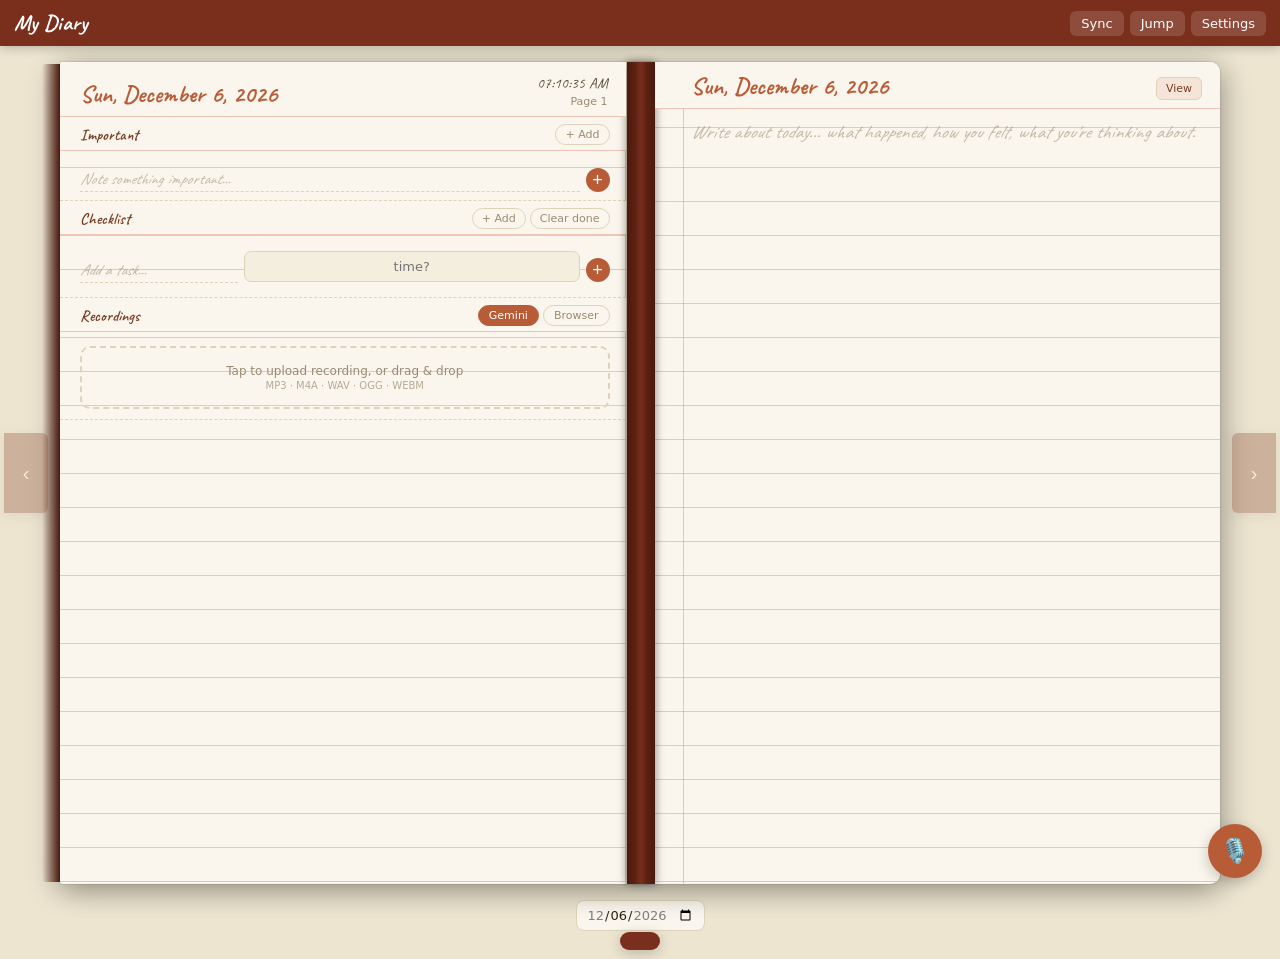
==== commit 11b5d73c: "im tired" ====
--- a/index.html
+++ b/index.html
@@ -1258,29 +1258,32 @@
   cfg.sfx = sfx;
 }
 
-function getRecentPageKeys() {
-  const today = phToday();
-  const all = Object.keys(S.pages).sort().reverse();
-  const keep = new Set();
-  keep.add(today);
-  for (const k of all) { if (keep.size >= MAX_LOCAL_PAGES) break; keep.add(k); }
-  return keep;
-}
-
 function persistLocal() {
+  const buildPayload = (pages) => {
+    const { stripped: strippedPages } = stripAndSaveBlobs(pages);
+    const strippedCfg = stripAndSaveCfgBlobs(S.cfg);
+    return { pages: strippedPages, cfg: strippedCfg, archivedKeys: S.archivedKeys || [], global: S.global || { important: [] } };
+  };
   try {
-    const keepKeys = getRecentPageKeys();
-    const localPages = {};
-    for (const k of keepKeys) { if (S.pages[k]) localPages[k] = S.pages[k]; }
-
-    // FIX: destructure { stripped }, don't store the wrapper object as pages
-    const { stripped: strippedPages } = stripAndSaveBlobs(localPages);
-    const strippedCfg = stripAndSaveCfgBlobs(S.cfg);
-
-    const payload = { pages: strippedPages, cfg: strippedCfg, archivedKeys: S.archivedKeys || [], global: S.global || { important: [] } };
-    localStorage.setItem(STORE, JSON.stringify(payload));
+    localStorage.setItem(STORE, JSON.stringify(buildPayload(S.pages)));
   } catch(e) {
-    console.error('persistLocal failed:', e);
+    // Quota exceeded (rare): fall back to keeping today plus the most
+    // recent days with content, so the save still succeeds instead of failing silently.
+    console.warn('persistLocal: full save failed, retrying with a trimmed set:', e.message);
+    try {
+      const today = phToday();
+      const sortedDates = Object.keys(S.pages).sort().reverse();
+      const trimmed = {};
+      let count = 0;
+      for (const k of sortedDates) {
+        if (k === today || count < MAX_LOCAL_PAGES) { trimmed[k] = S.pages[k]; if (k !== today) count++; }
+      }
+      localStorage.setItem(STORE, JSON.stringify(buildPayload(trimmed)));
+      toast('Storage is nearly full, only recent days were saved locally. Connect Drive to keep everything backed up.', 6000);
+    } catch(e2) {
+      console.error('persistLocal failed even after trimming:', e2);
+      toast('Could not save, your browser storage may be full', 5000);
+    }
   }
 }
 
@@ -1330,22 +1333,6 @@
   } catch(e) {}
 }
 
-async function loadPageFromDrive(dateStr) {
-  if (S.pages[dateStr]) return S.pages[dateStr];
-  if (!S.cfg.drive?.on) return null;
-  try {
-    const fileId = S.cfg.drive.fileId;
-    if (!fileId) return null;
-    const text = await downloadBackupFile(fileId, false);
-    const full = JSON.parse(text);
-    if (full.pages?.[dateStr]) {
-      S.pages[dateStr] = full.pages[dateStr];
-      return S.pages[dateStr];
-    }
-  } catch(e) {}
-  return null;
-}
-
 // Page data
 function page(d) {
   if (!S.pages[d]) S.pages[d] = { diary:'', imp:[], check:[], recs:[], created: new Date().toISOString() };
@@ -1373,6 +1360,7 @@
 
 // Render page
 function renderPage(d) {
+  const wasMissingLocally = !S.pages[d];
   const pg = page(d);
   carryChecklist(d);
 
@@ -1410,6 +1398,36 @@
   document.getElementById('mob-date-input').value  = d;
   document.getElementById('mob-date-input').min = oldestAllowedDate();
   document.getElementById('mob-date-input').max = today;
+
+  // This page didn't exist locally — it may still exist in the Drive backup
+  // (written from another device, or via the Audio Inbox). Check in the
+  // background and re-render if Drive actually has content for this day.
+  if (wasMissingLocally && S.cfg.drive?.on && S.cfg.drive?.fileId) {
+    backfillPageFromDrive(d);
+  }
+}
+
+let driveBackfillInFlight = null;
+async function backfillPageFromDrive(d) {
+  if (driveBackfillInFlight === d) return;
+  driveBackfillInFlight = d;
+  try {
+    const fileId = S.cfg.drive.fileId;
+    const text = await downloadBackupFile(fileId, false);
+    const full = JSON.parse(text);
+    const drivePg = full.pages?.[d];
+    if (drivePg && hasContent(drivePg, d) && d === curDate && !hasContent(S.pages[d], d)) {
+      S.pages[d] = drivePg;
+      reattachBlobs({ [d]: S.pages[d] });
+      persistLocal();
+      renderPage(d);
+      toast('Found this day in your Drive backup');
+    }
+  } catch(e) {
+    console.warn('[Drive] Background backfill failed for', d, ':', e.message);
+  } finally {
+    if (driveBackfillInFlight === d) driveBackfillInFlight = null;
+  }
 }
 
 function hasContent(pg, date) {
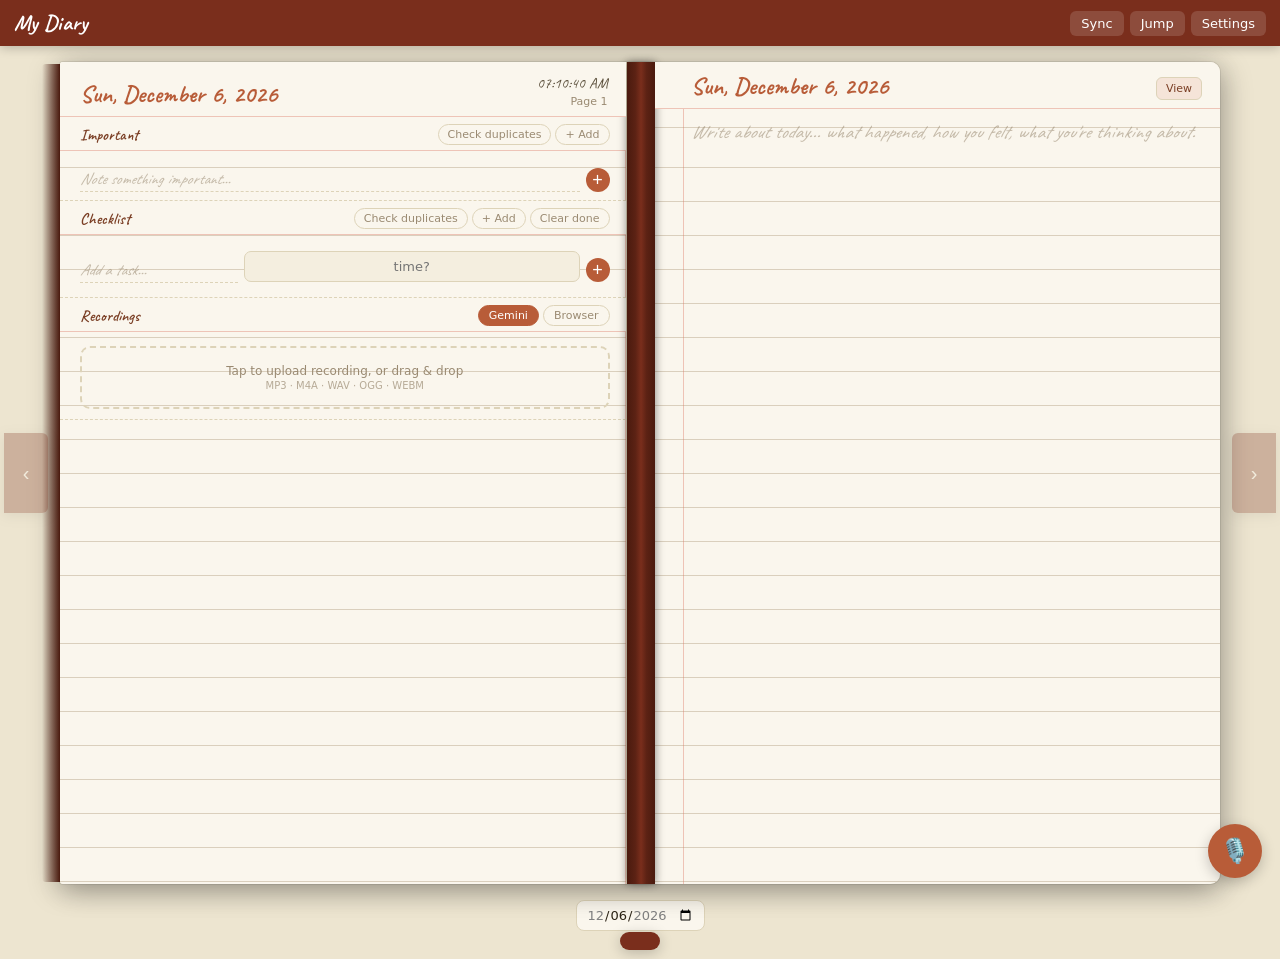
==== commit 14baf5e2: "duplicate fix" ====
--- a/index.html
+++ b/index.html
@@ -326,6 +326,10 @@
 .imp-item.imp-removed .imp-text { text-decoration: line-through; color: var(--ink3); }
 .imp-item.imp-removed .imp-bullet { color: var(--ink3); }
 .imp-removed-note { font-size: 11px; font-family: var(--font-ui); color: var(--ink3); font-style: italic; margin-top: 2px; }
+.merged-note { font-size: 11px; font-family: var(--font-ui); color: var(--ink3); font-style: italic; margin-top: 2px; cursor: pointer; }
+.merged-note:hover { color: var(--accent); }
+.sec-btn.dedupe-busy { opacity: 0.6; pointer-events: none; }
+.sec-btn.dedupe-busy::after { content: '…'; }
 
 /* Explanations */
 .explanation-wrap { margin-top: 3px; padding-left: 1px; }
@@ -866,6 +870,7 @@
             <div class="sec-hdr">
               <div class="sec-title">Important</div>
               <div class="sec-actions">
+                <button class="sec-btn" id="dedupe-imp-btn" onclick="manualDedupeImportant()" title="Find and merge duplicate important notes">Check duplicates</button>
                 <button class="sec-btn" onclick="focusAddImp()">+ Add</button>
               </div>
             </div>
@@ -882,6 +887,7 @@
             <div class="sec-hdr">
               <div class="sec-title">Checklist</div>
               <div class="sec-actions">
+                <button class="sec-btn" id="dedupe-check-btn" onclick="manualDedupeChecklist()" title="Find and merge duplicate tasks">Check duplicates</button>
                 <button class="sec-btn" onclick="focusAddCheck()">+ Add</button>
                 <button class="sec-btn" onclick="clearDone()">Clear done</button>
               </div>
@@ -1121,7 +1127,7 @@
 let S = {
   pages: {},
   archivedKeys: [],
-  global: { important: [] },
+  global: { important: [], mergedNotes: [] },
   cfg: {
     theme: 'default', darkMode: false, font: "'Caveat',cursive", lh: 34,
     stt: 'gemini', keys: [], drive: {on:false}, sfx: {},
@@ -1200,7 +1206,7 @@
 function saveBlob(id, data) {
   if (!data) return true;
   try { localStorage.setItem(blobKey(id), data); return true; } catch(e) {
-    console.warn('Could not save blob', id, '— storage full?');
+    console.warn('Could not save blob', id, ', storage full?');
     return false;
   }
 }
@@ -1305,6 +1311,7 @@
     S.archivedKeys = p.archivedKeys || [];
     S.global = p.global || { important: [] };
     if (!Array.isArray(S.global.important)) S.global.important = [];
+    if (!Array.isArray(S.global.mergedNotes)) S.global.mergedNotes = [];
     // One-time migration: pull any legacy per-page `imp` items into the global list
     let migrated = false;
     for (const [date, pg] of Object.entries(S.pages)) {
@@ -1399,7 +1406,7 @@
   document.getElementById('mob-date-input').min = oldestAllowedDate();
   document.getElementById('mob-date-input').max = today;
 
-  // This page didn't exist locally — it may still exist in the Drive backup
+  // This page didn't exist locally , it may still exist in the Drive backup
   // (written from another device, or via the Audio Inbox). Check in the
   // background and re-render if Drive actually has content for this day.
   if (wasMissingLocally && S.cfg.drive?.on && S.cfg.drive?.fileId) {
@@ -1473,6 +1480,9 @@
     const removedNote = isRemovedToday
       ? `<div class="imp-removed-note">Removed on ${esc(fmtDate(i.removedOn))}</div>`
       : '';
+    const mergeNotes = mergedNotesFor('imp', i.id)
+      .map(n => `<div class="merged-note" title="Click to dismiss this note" onclick="dismissMergedNote('${n.id}')">Merged duplicate (${esc(fmtDate(n.mergedOn))}): "${esc(n.text)}"</div>`)
+      .join('');
     return `
     <div class="imp-item ${isRemovedToday ? 'imp-removed' : ''}">
       <span class="imp-bullet">${isRemovedToday ? '☆' : '★'}</span>
@@ -1489,6 +1499,7 @@
           </div>` : ''}
         </div>
         ${removedNote}
+        ${mergeNotes}
         <div class="explanation-wrap" id="expl-${i.id}" style="${i.explanation?'':'display:none'}">
           <div class="explanation-text" contenteditable="true" spellcheck="false"
             data-ph="Add an explanation..."
@@ -1502,11 +1513,20 @@
   }).join('');
 }
 function focusAddImp() { document.getElementById('imp-input').focus(); }
-function addImp() {
+async function addImp() {
   const el = document.getElementById('imp-input');
   const text = el.value.trim(); if (!text) return;
-  S.global.important.push({ id: uid(), text, addedOn: phToday(), removedOn: null, at: new Date().toISOString() });
-  save(); el.value = ''; renderImp(page(curDate)); setTimeout(syncDiaryHeight, 50);
+  el.value = ''; // clear immediately so typing isn't blocked by the dedupe check
+  const today = phToday();
+  let isDup = false;
+  try { isDup = await dedupeImportantBeforeAdd(text, today); } catch {}
+  if (isDup) {
+    save(); renderImp(page(curDate)); setTimeout(syncDiaryHeight, 50);
+    toast('Looks like a duplicate , merged into the existing note.');
+    return;
+  }
+  S.global.important.push({ id: uid(), text, addedOn: today, removedOn: null, at: new Date().toISOString() });
+  save(); renderImp(page(curDate)); setTimeout(syncDiaryHeight, 50);
 }
 function updImp(id, text) {
   const i = (S.global.important||[]).find(x=>x.id===id);
@@ -1542,6 +1562,10 @@
       ${s.explanation ? `<div class="subtask-expl">${esc(s.explanation)}</div>` : ''}
     `).join('');
 
+    const mergeNotes = mergedNotesFor('check', i.id)
+      .map(n => `<div class="merged-note" title="Click to dismiss this note" onclick="dismissMergedNote('${n.id}')">Merged duplicate (${esc(fmtDate(n.mergedOn))}): "${esc(n.text)}"</div>`)
+      .join('');
+
     return `
     <div class="check-item${i.done?' done':''}">
       <div class="check-box" onclick="toggleCheck('${i.id}')"></div>
@@ -1562,6 +1586,7 @@
           </div>
           <button class="check-del" onclick="delCheck('${i.id}')">×</button>
         </div>
+        ${mergeNotes}
         ${i.explanation ? `<button class="expl-chip open" id="expl-chip-${i.id}" onclick="toggleExplanation('${i.id}','check')">Explain</button>` : ''}
         <div class="explanation-wrap" id="expl-${i.id}" style="${i.explanation?'':'display:none'}">
           <div class="explanation-text" contenteditable="true" spellcheck="false"
@@ -1601,12 +1626,22 @@
 })();
 
 function focusAddCheck() { document.getElementById('check-input').focus(); }
-function addCheck() {
+async function addCheck() {
   const el = document.getElementById('check-input');
   const te = document.getElementById('check-time');
   const text = el.value.trim(); if (!text) return;
-  page(curDate).check.push({ id:uid(), text, done:false, time:te.value.trim()||null, at:new Date().toISOString(), carried:false });
-  save(); el.value=''; te.value=''; renderCheck(page(curDate)); setTimeout(syncDiaryHeight, 50);
+  const time = te.value.trim();
+  el.value=''; te.value=''; // clear immediately so typing isn't blocked by the dedupe check
+  const today = phToday();
+  let isDup = false;
+  try { isDup = await dedupeChecklistBeforeAdd(text, today); } catch {}
+  if (isDup) {
+    save(); renderCheck(page(curDate)); setTimeout(syncDiaryHeight, 50);
+    toast('Looks like a duplicate , merged into the existing task.');
+    return;
+  }
+  page(curDate).check.push({ id:uid(), text, done:false, time:time||null, at:new Date().toISOString(), carried:false });
+  save(); renderCheck(page(curDate)); setTimeout(syncDiaryHeight, 50);
 }
 function updCheck(id, text) {
   const i = page(curDate).check.find(x=>x.id===id);
@@ -1654,11 +1689,16 @@
 function delCheck(id) {
   const pg = page(curDate);
   pg.check = pg.check.filter(i=>i.id!==id);
+  S.global.mergedNotes = (S.global.mergedNotes||[]).filter(n => !(n.kind==='check' && n.targetId===id));
   save(); renderCheck(pg); setTimeout(syncDiaryHeight, 50);
 }
 function clearDone() {
   const pg = page(curDate);
+  const clearedIds = new Set(pg.check.filter(i=>i.done).map(i=>i.id));
   pg.check = pg.check.filter(i=>!i.done);
+  if (clearedIds.size) {
+    S.global.mergedNotes = (S.global.mergedNotes||[]).filter(n => !(n.kind==='check' && clearedIds.has(n.targetId)));
+  }
   save(); renderCheck(pg); toast('Cleared completed tasks'); setTimeout(syncDiaryHeight, 50);
 }
 
@@ -1782,7 +1822,237 @@
   }
 }
 
-// Diary
+// ============================================================
+// Duplicate detection & merging (Important + Checklist)
+// ============================================================
+// Strategy: cheap local normalization first to gather *candidates*,
+// then (only if candidates exist and a Gemini key is set) ask Gemini
+// to confirm true semantic duplicates among those candidates.
+// On a confirmed duplicate, the OLDEST item (by date) is kept as the
+// canonical one; the newer occurrence is never added as a separate
+// list entry. Instead a small "merged" note is attached to the
+// canonical item's day-of-mention list so nothing silently vanishes.
+
+function normalizeForCompare(s) {
+  return (s || '')
+    .toLowerCase()
+    .normalize('NFKD').replace(/[\u0300-\u036f]/g, '')
+    .replace(/[^\p{L}\p{N}\s]/gu, ' ')
+    .replace(/\s+/g, ' ')
+    .trim();
+}
+
+// Very light stemming so "allergic/allergy", "peanuts/peanut" etc. count as the same word.
+function wordStem(w) {
+  return w.replace(/(ies|es|s)$/, '').replace(/(ing|ed)$/, '');
+}
+// Cheap, deliberately GENEROUS candidate filter: its only job is to avoid
+// calling Gemini on pairs with zero plausible relation. False positives here
+// just cost one extra (cheap) Gemini call; false negatives silently break
+// duplicate detection entirely , so this errs toward "maybe".
+function isLikelyCandidate(a, b) {
+  const na = normalizeForCompare(a), nb = normalizeForCompare(b);
+  if (!na || !nb) return false;
+  if (na === nb) return true;
+  const wa = new Set(na.split(' ').filter(w => w.length > 2).map(wordStem));
+  const wb = new Set(nb.split(' ').filter(w => w.length > 2).map(wordStem));
+  if (!wa.size || !wb.size) return false;
+  let overlap = 0;
+  wa.forEach(w => { if (wb.has(w)) overlap++; });
+  const ratio = overlap / Math.min(wa.size, wb.size);
+  return ratio >= 0.35;
+}
+
+// Ask Gemini to confirm which candidate (if any) is a true duplicate of newText.
+// Returns the matched candidate's id, or null.
+async function geminiConfirmDuplicate(newText, candidates) {
+  const key = activeKey();
+  if (!key || !candidates.length) return null;
+  const list = candidates.map((c, idx) => `${idx}: "${c.text}"`).join('\n');
+  const prompt = `New item: "${newText}"
+
+Existing items:
+${list}
+
+Does the new item mean essentially the same thing as one of the existing items (same task/fact, possibly worded differently)? Only say yes if you are highly confident they refer to the same underlying thing, not just a related topic.
+Return JSON only, no markdown: {"duplicateIndex": <index number or -1 if none>}`;
+  try {
+    const body = {
+      model: 'gemini-2.5-flash-lite',
+      contents: [{ parts: [{ text: prompt }] }],
+      generationConfig: { responseMimeType: 'application/json' }
+    };
+    const res = await fetch(
+      `https://generativelanguage.googleapis.com/v1beta/models/gemini-2.5-flash-lite:generateContent?key=${key}`,
+      { method: 'POST', headers: { 'Content-Type': 'application/json' }, body: JSON.stringify(body) }
+    );
+    if (!res.ok) return null;
+    const d = await res.json();
+    const txt = d.candidates?.[0]?.content?.parts?.[0]?.text || '';
+    const parsed = JSON.parse(txt.replace(/```json|```/g, '').trim());
+    const idx = Number(parsed.duplicateIndex);
+    if (Number.isInteger(idx) && idx >= 0 && idx < candidates.length) return candidates[idx].id;
+    return null;
+  } catch (e) {
+    console.warn('[Dedupe] Gemini confirm failed:', e.message);
+    return null;
+  }
+}
+
+// ---- Important list dedupe ----
+// Checks `text` against all current important items. If a duplicate is
+// found, records a merge note against the OLDEST matching item and
+// returns true (caller should skip pushing a new item). Otherwise false.
+async function dedupeImportantBeforeAdd(text, mentionDate) {
+  const all = S.global.important || [];
+  const candidates = all.filter(i => isLikelyCandidate(text, i.text));
+  if (!candidates.length) return false;
+  const matchId = await geminiConfirmDuplicate(text, candidates);
+  if (!matchId) return false;
+  const canonical = all.find(i => i.id === matchId);
+  if (!canonical) return false;
+  // Oldest wins: if the existing "canonical" is actually newer than mentionDate,
+  // the new mention is really the older one , swap which item is canonical.
+  if (mentionDate && canonical.addedOn > mentionDate) {
+    canonical.addedOn = mentionDate;
+  }
+  S.global.mergedNotes.push({
+    id: uid(), kind: 'imp', targetId: canonical.id,
+    text, mergedOn: mentionDate || phToday(), at: new Date().toISOString()
+  });
+  return true;
+}
+
+// ---- Checklist dedupe ----
+// Compares against the "head" of every carry-chain across all days
+// (i.e. every checklist item that isn't itself superseded by a later carry).
+function allChecklistHeads() {
+  const heads = [];
+  const supersededIds = new Set();
+  Object.values(S.pages).forEach(p => {
+    (p.check || []).forEach(i => { if (i.srcId) supersededIds.add(i.srcId); });
+  });
+  Object.values(S.pages).forEach(p => {
+    (p.check || []).forEach(i => { if (!supersededIds.has(i.id)) heads.push(i); });
+  });
+  return heads;
+}
+
+async function dedupeChecklistBeforeAdd(text, mentionDate) {
+  const heads = allChecklistHeads();
+  const candidates = heads
+    .filter(i => !i.done && isLikelyCandidate(text, i.text))
+    .map(i => ({ id: i.id, text: i.text, _item: i }));
+  if (!candidates.length) return false;
+  const matchId = await geminiConfirmDuplicate(text, candidates);
+  if (!matchId) return false;
+  const canonical = candidates.find(c => c.id === matchId)?._item;
+  if (!canonical) return false;
+  S.global.mergedNotes.push({
+    id: uid(), kind: 'check', targetId: canonical.id,
+    text, mergedOn: mentionDate || phToday(), at: new Date().toISOString()
+  });
+  return true;
+}
+
+// ---- Merge notes lookup for rendering ----
+function mergedNotesFor(kind, targetId) {
+  return (S.global.mergedNotes || []).filter(n => n.kind === kind && n.targetId === targetId);
+}
+function dismissMergedNote(noteId) {
+  S.global.mergedNotes = (S.global.mergedNotes || []).filter(n => n.id !== noteId);
+  save(); renderImp(page(curDate)); renderCheck(page(curDate));
+}
+
+// ---- Manual "Check duplicates" sweep over existing items ----
+async function manualDedupeImportant() {
+  const key = activeKey();
+  if (!key) { toast('Add a Gemini API key in Settings'); return; }
+  const btn = document.getElementById('dedupe-imp-btn');
+  btn?.classList.add('dedupe-busy');
+  toast('Scanning important notes for duplicates…', 6000);
+  try {
+    const all = [...(S.global.important || [])].sort((a,b) => a.addedOn.localeCompare(b.addedOn));
+    let mergedCount = 0;
+    for (let i = 0; i < all.length; i++) {
+      const item = all[i];
+      if (item._removedAsDup) continue;
+      const rest = all.slice(i+1).filter(o => !o._removedAsDup);
+      const candidates = rest.filter(o => isLikelyCandidate(item.text, o.text));
+      if (!candidates.length) continue;
+      const matchId = await geminiConfirmDuplicate(item.text, candidates);
+      if (!matchId) continue;
+      const dup = all.find(o => o.id === matchId);
+      if (!dup) continue;
+      // item is older (we sorted ascending), so it stays canonical
+      dup._removedAsDup = true;
+      S.global.mergedNotes.push({
+        id: uid(), kind: 'imp', targetId: item.id,
+        text: dup.text, mergedOn: dup.addedOn, at: new Date().toISOString()
+      });
+      mergedCount++;
+    }
+    if (mergedCount) {
+      S.global.important = all.filter(i => !i._removedAsDup).map(({_removedAsDup, ...rest}) => rest);
+      save(); renderImp(page(curDate));
+      toast(`Merged ${mergedCount} duplicate${mergedCount===1?'':'s'}!`);
+    } else {
+      toast('No duplicates found.');
+    }
+  } catch (e) {
+    toast('Dedupe error: ' + e.message);
+  } finally {
+    btn?.classList.remove('dedupe-busy');
+  }
+}
+
+async function manualDedupeChecklist() {
+  const key = activeKey();
+  if (!key) { toast('Add a Gemini API key in Settings'); return; }
+  const btn = document.getElementById('dedupe-check-btn');
+  btn?.classList.add('dedupe-busy');
+  toast('Scanning checklist for duplicates…', 6000);
+  try {
+    const heads = allChecklistHeads()
+      .filter(i => !i.done)
+      .sort((a,b) => (a.carryFrom||a.at||'').localeCompare(b.carryFrom||b.at||''));
+    let mergedCount = 0;
+    const removedIds = new Set();
+    for (let i = 0; i < heads.length; i++) {
+      const item = heads[i];
+      if (removedIds.has(item.id)) continue;
+      const rest = heads.slice(i+1).filter(o => !removedIds.has(o.id));
+      const candidates = rest.filter(o => isLikelyCandidate(item.text, o.text));
+      if (!candidates.length) continue;
+      const matchId = await geminiConfirmDuplicate(item.text, candidates);
+      if (!matchId) continue;
+      const dup = heads.find(o => o.id === matchId);
+      if (!dup) continue;
+      removedIds.add(dup.id);
+      S.global.mergedNotes.push({
+        id: uid(), kind: 'check', targetId: item.id,
+        text: dup.text, mergedOn: dup.carryFrom || (dup.at||'').slice(0,10) || phToday(),
+        at: new Date().toISOString()
+      });
+      mergedCount++;
+    }
+    if (mergedCount) {
+      Object.values(S.pages).forEach(p => {
+        p.check = (p.check || []).filter(i => !removedIds.has(i.id));
+      });
+      save(); renderCheck(page(curDate));
+      toast(`Merged ${mergedCount} duplicate${mergedCount===1?'':'s'}!`);
+    } else {
+      toast('No duplicates found.');
+    }
+  } catch (e) {
+    toast('Dedupe error: ' + e.message);
+  } finally {
+    btn?.classList.remove('dedupe-busy');
+  }
+}
+
+
 function saveDiary() {
   clearTimeout(saveTimer);
   saveTimer = setTimeout(() => {
@@ -2093,7 +2363,8 @@
    - use "1. " for numbered steps/sequences if relevant
    - use "**bold**" sparingly for emphasis on key moments
    - otherwise just write normal paragraphs separated by blank lines
-2. important things to remember (array of short strings), only lasting/persistent facts worth remembering long-term, not one-off events
+2. important things to remember (array of objects, NOT plain strings): things genuinely worth keeping on a persistent "important" list , lasting facts (allergies, preferences, recurring people/dates) OR things that are clearly significant even if not permanent (a big decision, a meaningful event, something with real consequences). Do NOT include small one-off errands or trivial mentions , those belong in the checklist instead, not here.
+   Each entry: {"text":"...","confidence":"high"|"medium"} where "high" = clearly important/lasting, "medium" = plausibly important but less certain.
 3. tasks/checklist items (array of objects)
    Each task: {"text":"...","time":"...","explanation":"...","subtasks":[{"text":"...","explanation":"..."}]}
    - "explanation" is optional: a 1-sentence note about what this task involves
@@ -2102,7 +2373,7 @@
 Transcript: "${transcript}"
 
 Return JSON only, no markdown fences:
-{"diary":"...","important":["..."],"checklist":[{"text":"...","time":"...","explanation":"...","subtasks":[{"text":"...","explanation":"..."}]}]}`}]}],
+{"diary":"...","important":[{"text":"...","confidence":"high"}],"checklist":[{"text":"...","time":"...","explanation":"...","subtasks":[{"text":"...","explanation":"..."}]}]}`}]}],
     generationConfig:{responseMimeType:'application/json'}
   };
   const res = await fetch(`https://generativelanguage.googleapis.com/v1beta/models/gemini-2.5-flash-lite:generateContent?key=${key}`,
@@ -2118,31 +2389,80 @@
       pg.diary += sep + `## ${recName}\n${parsed.diary}`;
       document.getElementById('diary-ta').value = pg.diary;
     }
-    (parsed.important||[]).forEach(t => {
-      if (t?.trim()) S.global.important.push({ id:uid(), text:t.trim(), addedOn: curDate, removedOn: null, at: ph.toISOString() });
-    });
-    (parsed.checklist||[]).forEach(i => {
-      if (i?.text?.trim()) {
-        const rawSubs = Array.isArray(i.subtasks) ? i.subtasks : [];
-        const newItem = {
-          id:uid(), text:i.text.trim(), done:false,
-          time:i.time||null, at:ph.toISOString(), carried:false,
-          explanation: i.explanation?.trim()||null,
-          subtasks: rawSubs
-            .filter(s => (typeof s==='string' ? s : s?.text||'').trim())
-            .map(s => ({
-              id: uid(),
-              text: (typeof s==='string' ? s : s.text).trim(),
-              explanation: (typeof s==='object' ? s.explanation||'' : '').trim() || null,
-              done: false,
-              at: ph.toISOString()
-            }))
-        };
-        pg.check.push(newItem);
-      }
-    });
+    const verifiedImportant = await verifyImportantCandidates(parsed.important||[], key);
+    for (const t of verifiedImportant) {
+      const isDup = await dedupeImportantBeforeAdd(t, curDate);
+      if (!isDup) S.global.important.push({ id:uid(), text:t, addedOn: curDate, removedOn: null, at: ph.toISOString() });
+    }
+    for (const i of (parsed.checklist||[])) {
+      if (!i?.text?.trim()) continue;
+      const text = i.text.trim();
+      const isDup = await dedupeChecklistBeforeAdd(text, curDate);
+      if (isDup) continue;
+      const rawSubs = Array.isArray(i.subtasks) ? i.subtasks : [];
+      const newItem = {
+        id:uid(), text, done:false,
+        time:i.time||null, at:ph.toISOString(), carried:false,
+        explanation: i.explanation?.trim()||null,
+        subtasks: rawSubs
+          .filter(s => (typeof s==='string' ? s : s?.text||'').trim())
+          .map(s => ({
+            id: uid(),
+            text: (typeof s==='string' ? s : s.text).trim(),
+            explanation: (typeof s==='object' ? s.explanation||'' : '').trim() || null,
+            done: false,
+            at: ph.toISOString()
+          }))
+      };
+      pg.check.push(newItem);
+    }
     save(); renderImp(pg); renderCheck(pg);
   } catch(e) { console.warn(e); }
+}
+
+// Second-pass verification gate for "important" candidates extracted from a
+// voice memo. High-confidence items pass straight through. Medium-confidence
+// items get a focused yes/no re-check before being allowed onto the
+// persistent Important list, so the bar for what lands there stays high.
+async function verifyImportantCandidates(candidates, key) {
+  const norm = candidates
+    .map(c => typeof c === 'string' ? { text: c, confidence: 'medium' } : c)
+    .filter(c => c?.text?.trim())
+    .map(c => ({ text: c.text.trim(), confidence: c.confidence === 'high' ? 'high' : 'medium' }));
+  const high = norm.filter(c => c.confidence === 'high').map(c => c.text);
+  const medium = norm.filter(c => c.confidence === 'medium');
+  if (!medium.length || !key) return high;
+  const list = medium.map((c, idx) => `${idx}: "${c.text}"`).join('\n');
+  const prompt = `These are candidate items for a persistent "Important" list in someone's personal diary (things worth remembering long-term, like lasting facts, big decisions, or meaningful events) , NOT a to-do list and NOT trivial one-off mentions.
+
+Candidates:
+${list}
+
+For each, decide if it truly belongs on a persistent important-things list. Be moderately strict: reject anything that's really just a routine task or a passing detail with no lasting relevance, but keep things that seem genuinely meaningful even if not permanent.
+Return JSON only, no markdown: {"keepIndexes":[0,2,...]}`;
+  try {
+    const body = {
+      model: 'gemini-2.5-flash-lite',
+      contents: [{ parts: [{ text: prompt }] }],
+      generationConfig: { responseMimeType: 'application/json' }
+    };
+    const res = await fetch(
+      `https://generativelanguage.googleapis.com/v1beta/models/gemini-2.5-flash-lite:generateContent?key=${key}`,
+      { method: 'POST', headers: { 'Content-Type': 'application/json' }, body: JSON.stringify(body) }
+    );
+    if (!res.ok) return high;
+    const d = await res.json();
+    const txt = d.candidates?.[0]?.content?.parts?.[0]?.text || '';
+    const parsed = JSON.parse(txt.replace(/```json|```/g, '').trim());
+    const keep = Array.isArray(parsed.keepIndexes) ? parsed.keepIndexes : [];
+    const verifiedMedium = keep
+      .filter(idx => Number.isInteger(idx) && idx >= 0 && idx < medium.length)
+      .map(idx => medium[idx].text);
+    return [...high, ...verifiedMedium];
+  } catch (e) {
+    console.warn('[Verify] importance check failed, keeping high-confidence only:', e.message);
+    return high;
+  }
 }
 
 function syncDiaryHeight() { /* no-op */ }
@@ -2577,7 +2897,7 @@
 
     let mergedPages = { ...S.pages };
     let drivePagesForFallback = null;
-    let mergedGlobal = { important: [...(S.global?.important||[])] };
+    let mergedGlobal = { important: [...(S.global?.important||[])], mergedNotes: [...(S.global?.mergedNotes||[])] };
     console.log('[Drive] Local pages to upload:', Object.keys(mergedPages));
     try {
       const existingFileId = S.cfg.drive.fileId;
@@ -2601,6 +2921,12 @@
             if (!localIds.has(item.id)) mergedGlobal.important.push(item);
           }
         }
+        if (Array.isArray(driveData.global?.mergedNotes)) {
+          const localNoteIds = new Set(mergedGlobal.mergedNotes.map(n=>n.id));
+          for (const note of driveData.global.mergedNotes) {
+            if (!localNoteIds.has(note.id)) mergedGlobal.mergedNotes.push(note);
+          }
+        }
         S.archivedKeys = [...new Set([...(S.archivedKeys||[]), ...Object.keys(drivePagesForFallback||{})])];
       }
     } catch(e) {
@@ -2689,6 +3015,7 @@
       if (imp.cfg) S.cfg = { ...S.cfg, ...imp.cfg, drive: myDrive };
       S.cfg.drive.fileId = fileId;
       S.global = imp.global && Array.isArray(imp.global.important) ? imp.global : { important: [] };
+      if (!Array.isArray(S.global.mergedNotes)) S.global.mergedNotes = [];
       for (const pg of Object.values(S.pages)) {
         for (const r of (pg.recs || [])) { if (r.data) saveBlob(r.id, r.data); }
       }
@@ -2750,6 +3077,10 @@
           const ids = new Set((S.global.important||[]).map(i=>i.id));
           S.global.important = [...(S.global.important||[]), ...imp.global.important.filter(i=>!ids.has(i.id))];
         }
+        if (Array.isArray(imp.global?.mergedNotes)) {
+          const noteIds = new Set((S.global.mergedNotes||[]).map(n=>n.id));
+          S.global.mergedNotes = [...(S.global.mergedNotes||[]), ...imp.global.mergedNotes.filter(n=>!noteIds.has(n.id))];
+        }
         save(); renderPage(curDate); toast('Imported!');
       }
     } catch { toast('Invalid format'); }
@@ -2759,7 +3090,7 @@
 }
 function confirmClear() {
   if (confirm('Delete ALL diary data? This cannot be undone.')) {
-    S.pages={}; S.global={important:[]}; save(); renderPage(curDate); toast('Cleared');
+    S.pages={}; S.global={important:[],mergedNotes:[]}; save(); renderPage(curDate); toast('Cleared');
   }
 }
 
--- a/theme.css
+++ b/theme.css
@@ -15,7 +15,7 @@
   font-style: normal;
 }
 
-/* DESIGN TOKENS — Cream (light, default) */
+/* DESIGN TOKENS , Cream (light, default) */
 :root {
   --paper:        #faf6ed;
   --paper2:       #f4eedf;
@@ -42,7 +42,7 @@
   --trans:        0.28s ease;
 }
 
-/* Cream — dark */
+/* Cream , dark */
 [data-theme="default-dark"] {
   --paper: #18160f; --paper2: #201d14; --paper3: #252218;
   --ink: #e4dcc8; --ink2: #a89a82; --ink3: #6a6050;
@@ -54,7 +54,7 @@
   --good: #5a9c54; --warn: #d9724a;
 }
 
-/* Forest — light */
+/* Forest , light */
 [data-theme="forest"] {
   --paper: #f2f5ee; --paper2: #e8ede2; --paper3: #dde4d5;
   --ink: #1c2a18; --ink2: #3e5438; --ink3: #6e8865;
@@ -65,7 +65,7 @@
   --shadow: rgba(0,0,0,0.15); --shadow2: rgba(0,0,0,0.07);
   --good: #3d7a38; --warn: #a8501f;
 }
-/* Forest — dark */
+/* Forest , dark */
 [data-theme="forest-dark"] {
   --paper: #11160f; --paper2: #161c13; --paper3: #1c2318;
   --ink: #d9e4d2; --ink2: #9bb091; --ink3: #62755c;
@@ -77,7 +77,7 @@
   --good: #5fa856; --warn: #d9724a;
 }
 
-/* Blue — light (formerly "Clean White") */
+/* Blue , light (formerly "Clean White") */
 [data-theme="blue"] {
   --paper: #ffffff; --paper2: #f6f6f6; --paper3: #eeeeee;
   --ink: #111; --ink2: #444; --ink3: #999;
@@ -88,7 +88,7 @@
   --shadow: rgba(0,0,0,0.12); --shadow2: rgba(0,0,0,0.06);
   --good: #2d8a4e; --warn: #d6432b;
 }
-/* Blue — dark */
+/* Blue , dark */
 [data-theme="blue-dark"] {
   --paper: #0e1420; --paper2: #131a28; --paper3: #18202f;
   --ink: #dbe4f5; --ink2: #94a6c8; --ink3: #5b6a89;
@@ -100,7 +100,7 @@
   --good: #4fae71; --warn: #e0654a;
 }
 
-/* Purple — light */
+/* Purple , light */
 [data-theme="purple"] {
   --paper: #f8f5fb; --paper2: #f0eaf6; --paper3: #e6dcef;
   --ink: #2a1f33; --ink2: #564468; --ink3: #93839f;
@@ -111,7 +111,7 @@
   --shadow: rgba(0,0,0,0.15); --shadow2: rgba(0,0,0,0.07);
   --good: #3d7a38; --warn: #a8501f;
 }
-/* Purple — dark */
+/* Purple , dark */
 [data-theme="purple-dark"] {
   --paper: #160f1e; --paper2: #1c1426; --paper3: #221a2e;
   --ink: #e6dcf2; --ink2: #b09bc6; --ink3: #6e5f80;
@@ -123,7 +123,7 @@
   --good: #5fa856; --warn: #d9724a;
 }
 
-/* Pink — light */
+/* Pink , light */
 [data-theme="pink"] {
   --paper: #fdf5f7; --paper2: #fbeaef; --paper3: #f7dde5;
   --ink: #3a1c26; --ink2: #6b3a4a; --ink3: #a8808f;
@@ -134,7 +134,7 @@
   --shadow: rgba(0,0,0,0.15); --shadow2: rgba(0,0,0,0.07);
   --good: #3d7a38; --warn: #a8501f;
 }
-/* Pink — dark */
+/* Pink , dark */
 [data-theme="pink-dark"] {
   --paper: #1e1014; --paper2: #26141a; --paper3: #2e1921;
   --ink: #f2dce3; --ink2: #c98fa1; --ink3: #805968;
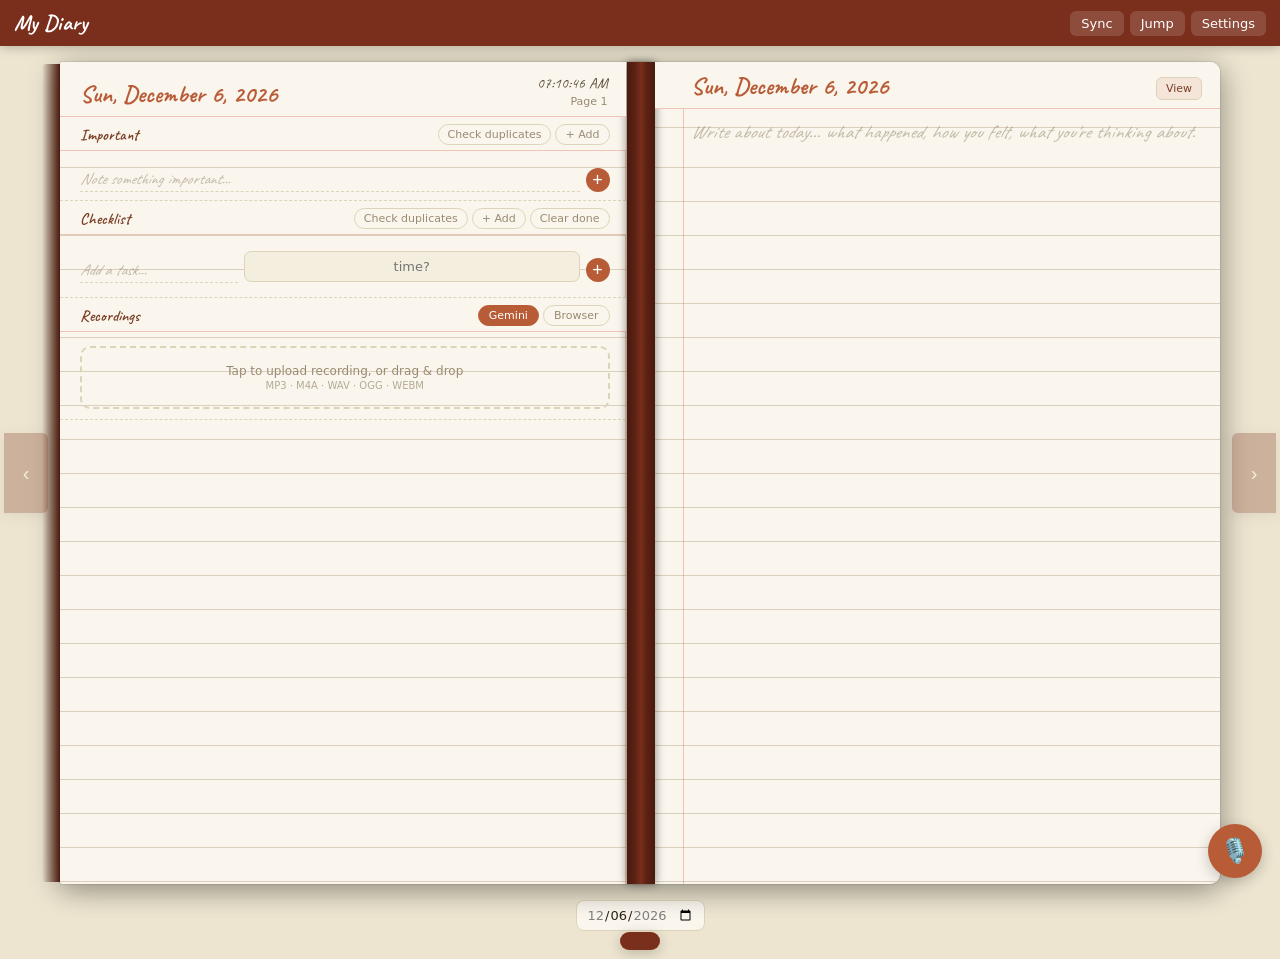
==== commit 2995a8f4: "cloudflare W" ====
--- a/index.html
+++ b/index.html
@@ -1147,6 +1147,11 @@
 const DRIVE_SCOPE = IS_HTTPS
   ? 'https://www.googleapis.com/auth/drive'
   : 'https://www.googleapis.com/auth/drive.file';
+// Token-refresh Worker: hands back a fresh Drive access token without
+// needing a Google login popup. Falls back to the normal popup flow
+// if the Worker is unreachable.
+const TOKEN_WORKER_URL = 'https://dearydiaryrefreshme.unbinding640.workers.dev/token';
+const TOKEN_WORKER_SECRET = 'I_used_to_love_like_really_really_love_Angela_tobefair_She_was_the_only_one_I_had_to_love_Im_not_even_sure_if_I_dont_love_her_right_now';
 const DRIVE_FILENAME = 'my-diary-backup.json';
 const DRIVE_FOLDER_NAME = 'My Diary';
 const MY_CLIENT_ID = '286185271299-tdgpi0h9gtdbh3h6b2bm180ngmlr7ihp.apps.googleusercontent.com';
@@ -2766,9 +2771,27 @@
 }
 
 async function getValidToken(allowPrompt) {
+  // 1. In-memory token still valid? Use it.
   if (driveToken.access_token && Date.now() < driveToken.expiresAt) {
     return driveToken.access_token;
   }
+  // 2. Try the token-refresh Worker (silent, survives page refresh, no popup).
+  try {
+    const r = await fetch(TOKEN_WORKER_URL, {
+      headers: { 'X-App-Secret': TOKEN_WORKER_SECRET }
+    });
+    if (r.ok) {
+      const data = await r.json();
+      if (data.access_token) {
+        driveToken.access_token = data.access_token;
+        driveToken.expiresAt = Date.now() + ((data.expires_in || 3600) * 1000) - 60000;
+        return driveToken.access_token;
+      }
+    }
+  } catch (e) {
+    console.warn('[Drive] Worker token refresh unavailable, falling back:', e.message);
+  }
+  // 3. Last resort: normal popup flow (only if allowed and Worker failed).
   if (!allowPrompt) return null;
   await requestToken('select_account');
   return driveToken.access_token || null;
@@ -2832,6 +2855,56 @@
   const res = await driveFetch(`https://www.googleapis.com/drive/v3/files/${fileId}?alt=media`, {}, allowPrompt);
   return res.text();
 }
+async function getFileModifiedTime(fileId, allowPrompt) {
+  const res = await driveFetch(`https://www.googleapis.com/drive/v3/files/${fileId}?fields=modifiedTime`, {}, allowPrompt);
+  const data = await res.json();
+  return data.modifiedTime || null;
+}
+
+// Pulls fresh data from Drive if it's newer than our last known sync,
+// merging it in quietly (no confirm popup) so this page catches up with
+// changes made on the other page (e.g. Inbox) without clobbering local edits.
+let driveCheckInFlight = false;
+async function checkAndPullDrive() {
+  if (driveCheckInFlight) return;
+  if (!S.cfg.drive?.on || !S.cfg.drive?.fileId) return;
+  driveCheckInFlight = true;
+  try {
+    const remoteModified = await getFileModifiedTime(S.cfg.drive.fileId, false);
+    if (!remoteModified) return;
+    const lastSync = S.cfg.drive.lastSync ? new Date(S.cfg.drive.lastSync).getTime() : 0;
+    const remoteTime = new Date(remoteModified).getTime();
+    // Only pull if Drive has changes we haven't seen yet.
+    if (remoteTime <= lastSync) return;
+
+    const text = await downloadBackupFile(S.cfg.drive.fileId, false);
+    const imp = JSON.parse(text);
+    if (!imp.pages) return;
+    for (const [k, v] of Object.entries(imp.pages)) {
+      if (/^\d{4}-\d{2}-\d{2}$/.test(k)) S.pages[k] = v;
+    }
+    if (imp.cfg) S.cfg = { ...S.cfg, ...imp.cfg, drive: S.cfg.drive };
+    if (imp.global?.important) {
+      const ids = new Set((S.global.important || []).map(i => i.id));
+      S.global.important = [...(S.global.important || []), ...imp.global.important.filter(i => !ids.has(i.id))];
+    }
+    if (Array.isArray(imp.global?.mergedNotes)) {
+      const noteIds = new Set((S.global.mergedNotes || []).map(n => n.id));
+      S.global.mergedNotes = [...(S.global.mergedNotes || []), ...imp.global.mergedNotes.filter(n => !noteIds.has(n.id))];
+    }
+    for (const pg of Object.values(S.pages)) {
+      for (const r of (pg.recs || [])) { if (r.data) saveBlob(r.id, r.data); }
+    }
+    S.cfg.drive.lastSync = remoteModified;
+    persistLocal();
+    renderPage(curDate);
+    renderDriveStatus();
+  } catch (e) {
+    console.warn('[Drive] checkAndPullDrive failed:', e.message);
+  } finally {
+    driveCheckInFlight = false;
+  }
+}
 
 function queueDriveSync() {
   if (!S.cfg.drive?.on) return;
@@ -2844,6 +2917,9 @@
     clearTimeout(driveSyncTimer);
     driveSyncTimer = null;
     syncNow({allowPrompt:false});
+  }
+  if (document.visibilityState === 'visible') {
+    checkAndPullDrive();
   }
 });
 
@@ -3137,40 +3213,15 @@
   renderDriveStatus();
   startClock();
 
-  // Auto-pull from Drive on load if connected and local looks empty
+  // Pull fresh data from Drive on load if connected — catches up with
+  // changes made on the other page (Inbox), not just when local is empty.
   if (S.cfg.drive?.on && S.cfg.drive?.fileId) {
-    const localEmpty = !hasContent(S.pages[curDate]) && Object.keys(S.pages).length <= 1;
-    if (localEmpty) {
-      const stat = document.getElementById('stt-status');
-      const prog = document.getElementById('stt-prog');
-      try {
-        if (stat) stat.textContent = 'Loading from Drive...';
-        if (prog) prog.classList.add('on');
-        const text = await downloadBackupFile(S.cfg.drive.fileId, false);
-        const imp = JSON.parse(text);
-        if (imp.pages) {
-          for (const [k,v] of Object.entries(imp.pages)) {
-            if (/^\d{4}-\d{2}-\d{2}$/.test(k)) S.pages[k] = v;
-          }
-          if (imp.cfg) S.cfg = { ...S.cfg, ...imp.cfg, drive: S.cfg.drive };
-          if (imp.global?.important) {
-            const ids = new Set((S.global.important||[]).map(i=>i.id));
-            S.global.important = [...(S.global.important||[]), ...imp.global.important.filter(i=>!ids.has(i.id))];
-          }
-          for (const pg of Object.values(S.pages)) {
-            for (const r of (pg.recs || [])) { if (r.data) saveBlob(r.id, r.data); }
-          }
-          persistLocal();
-          renderPage(curDate);
-          renderDriveStatus();
-          toast('Loaded from Drive');
-        }
-      } catch(e) {
-        console.warn('[Init] Auto-load from Drive failed:', e.message);
-      } finally {
-        if (prog) prog.classList.remove('on');
-      }
-    }
+    const stat = document.getElementById('stt-status');
+    const prog = document.getElementById('stt-prog');
+    if (prog) prog.classList.add('on');
+    if (stat) stat.textContent = 'Checking Drive...';
+    await checkAndPullDrive();
+    if (prog) prog.classList.remove('on');
   }
 
   setTimeout(() => {
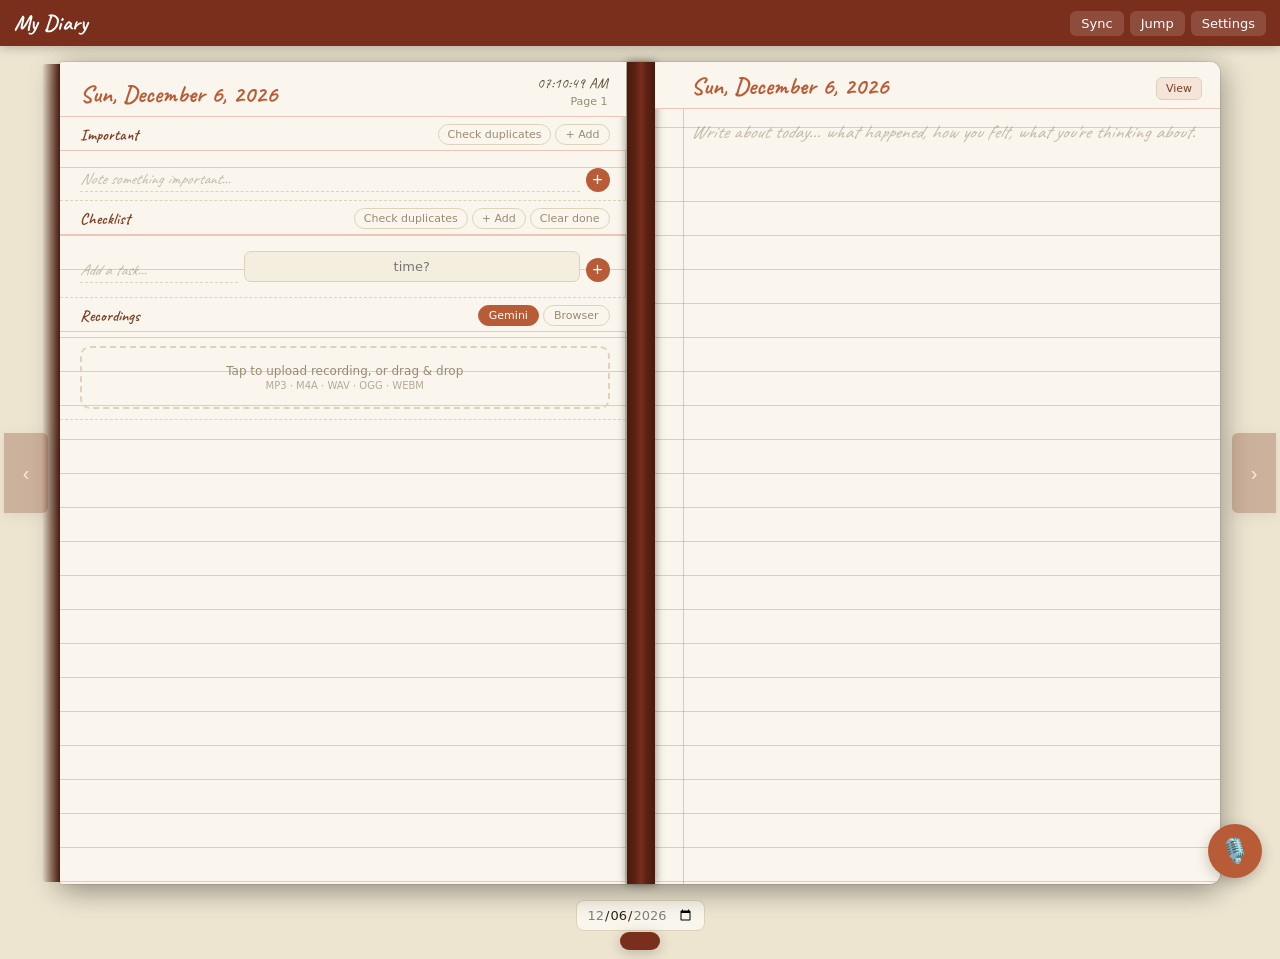
==== commit f4892ce7: "dsa" ====
--- a/index.html
+++ b/index.html
@@ -3213,7 +3213,7 @@
   renderDriveStatus();
   startClock();
 
-  // Pull fresh data from Drive on load if connected — catches up with
+  // Pull fresh data from Drive on load if connected, catches up with
   // changes made on the other page (Inbox), not just when local is empty.
   if (S.cfg.drive?.on && S.cfg.drive?.fileId) {
     const stat = document.getElementById('stt-status');
